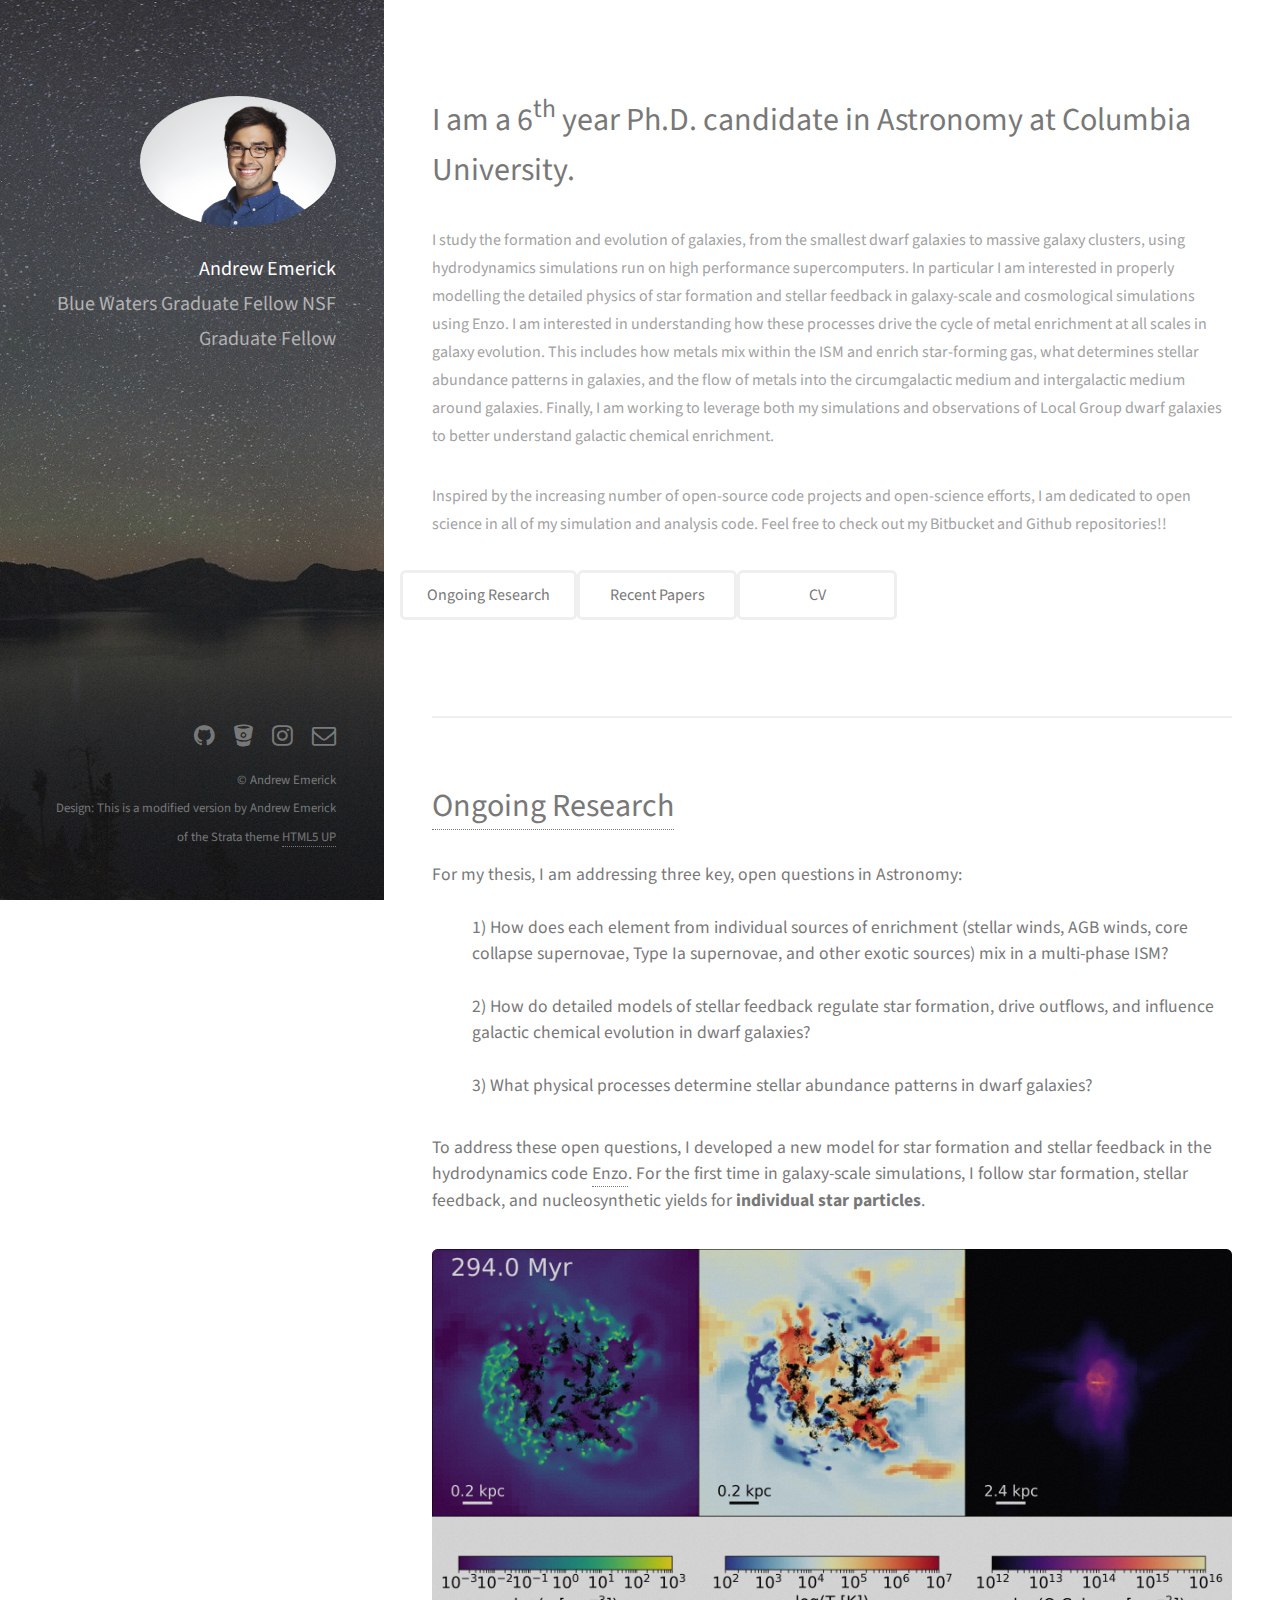
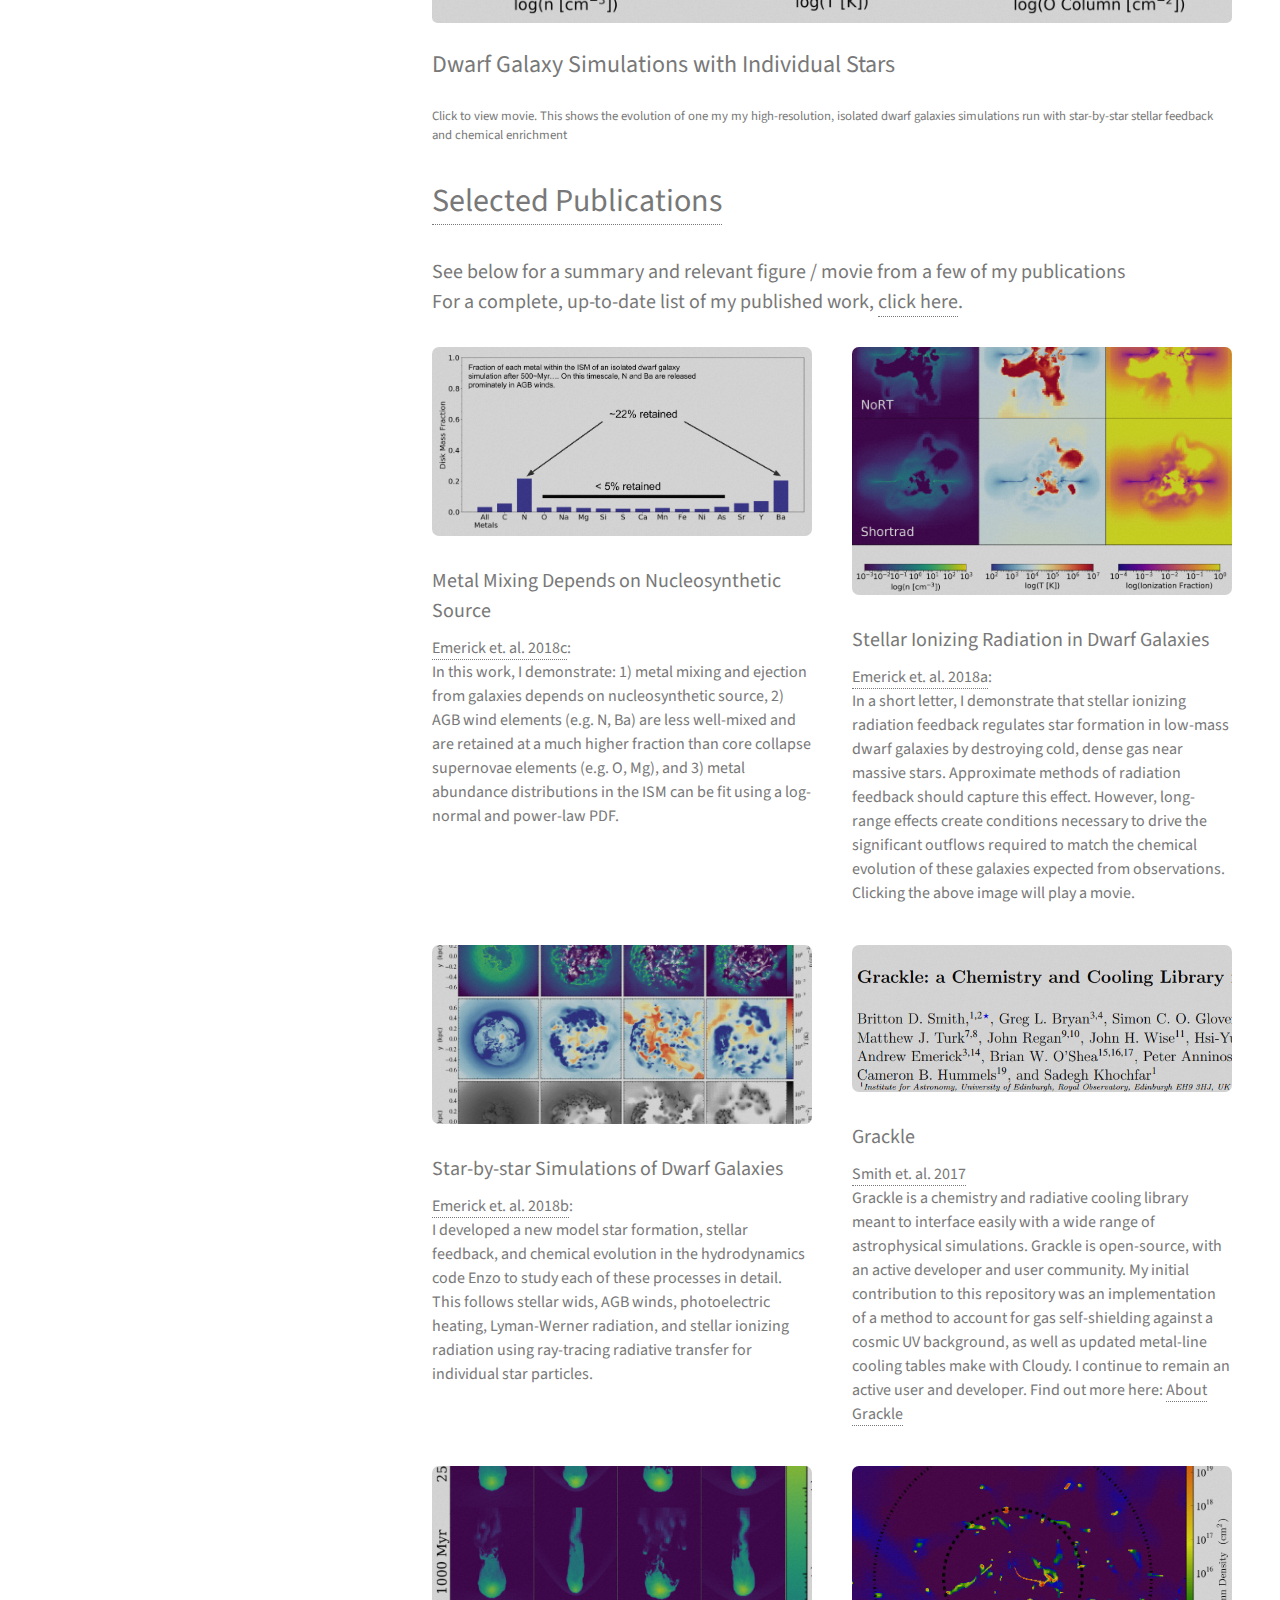
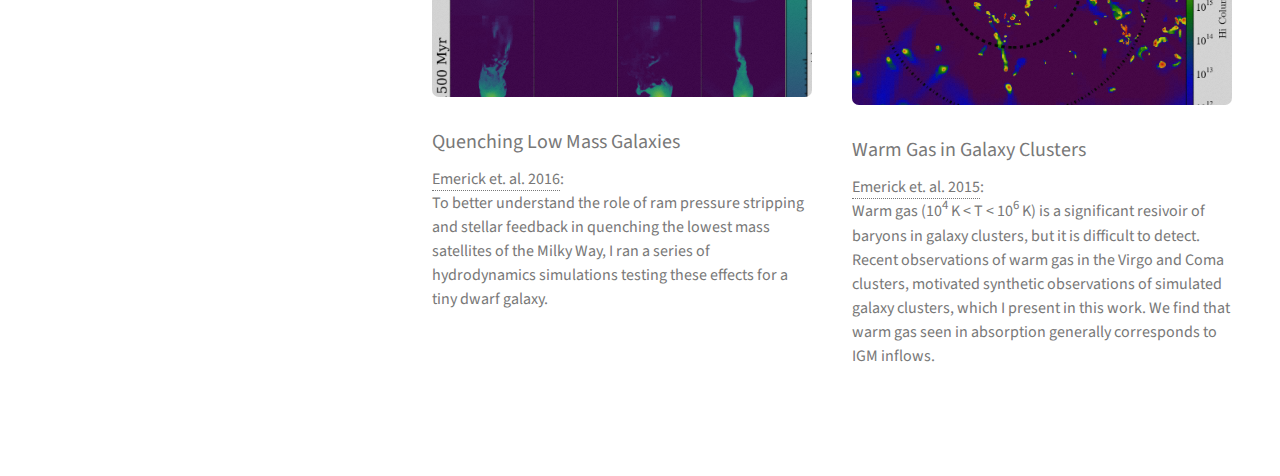
==== index.html @ c6fdf633 "typo in link" ====
<!DOCTYPE HTML>
<!--
	Strata by HTML5 UP
	html5up.net | @ajlkn
	Free for personal and commercial use under the CCA 3.0 license (html5up.net/license)
-->
<html>
	<head>
		<title>Emerick - Astronomy</title>
		<meta charset="utf-8" />
		<meta name="viewport" content="width=device-width, initial-scale=1" />
		<!--[if lte IE 8]><script src="assets/js/ie/html5shiv.js"></script><![endif]-->
		<link rel="stylesheet" href="assets/css/main.css" />
		<!--[if lte IE 8]><link rel="stylesheet" href="assets/css/ie8.css" /><![endif]-->
	</head>
	<body id="top">

		<!-- Header -->
			<header id="header">
				<div class="inner">
					<a href="#" class="image avatar"><img src="images/avatar.png" alt="" /></a>
					<h1><strong>Andrew Emerick</strong>
                                            <p>
					    Blue Waters Graduate Fellow </br>
							NSF Graduate Fellow          </p>

																					 </h1>
				</div>
			</header>

		<!-- Main -->
			<div id="main">

				<!-- One -->
					<section id="one">
						<header class="major">
							<h2>I am a 6<sup>th</sup> year Ph.D. candidate in Astronomy at Columbia University. </h2>
						</header>
						<p>I study the formation and evolution of galaxies, from the smallest dwarf galaxies
							 to massive galaxy clusters, using hydrodynamics simulations run on high performance
							 supercomputers. In particular I am interested in properly modelling the detailed
							 physics of star formation and stellar feedback in galaxy-scale and cosmological
							 simulations using Enzo. I am interested in understanding how these processes
							 drive the cycle of metal enrichment at all scales in galaxy evolution. This includes how metals
							 mix within the ISM and enrich star-forming gas, what determines stellar
							 abundance patterns in galaxies, and the flow of metals into the circumgalactic medium
							 and intergalactic medium around galaxies. Finally, I am working to
							 leverage both my simulations and observations of Local Group dwarf galaxies to
							 better understand galactic chemical enrichment.</p>

					 <p> Inspired by the increasing number of open-source code projects and
						   open-science efforts,
							 I am dedicated to open science in all of my simulation and analysis
						   code. Feel free to check out my Bitbucket and Github repositories!!</p>

            <div class="row">

						<ul class="actions">
							<li><a href="index.html#Ongoing_Research" class="button">Ongoing Research </a></li>
						</ul>


						<ul class="actions">
							<li><a href="index.html#Recent_Papers" class="button">Recent Papers </a></li>
						</ul>

						<ul class="actions">
							<li><a href="files/Emerick_Andrew_CV.pdf" class="button" target="_blank">CV</a></li>
						</ul>
					</div>


					</section>
		                <!-- Current Work-->
					<section id="current">
						<h1><a id="Ongoing_Research"><strong> Ongoing Research </a></h1>
               <h4>
                 For my thesis, I am addressing three key, open
								 questions in Astronomy: </br> </br>

                <p style="margin-left: 40px">
                    1) How does each element from individual sources of enrichment
										   (stellar winds, AGB winds, core collapse supernovae, Type Ia supernovae,
											  and other exotic sources) mix in a multi-phase ISM? </br> </br>
										2) How do detailed models of stellar feedback regulate star formation,
										   drive outflows, and influence galactic chemical evolution in dwarf galaxies? </br> </br>
										3) What physical processes determine stellar abundance patterns in
										   dwarf galaxies?
								</p>
                <p>
								To address these open questions, I developed a new model for star formation
								and stellar feedback in the hydrodynamics code <a href="http://enzo-project.org">Enzo</a>.
								For the first time in galaxy-scale simulations, I follow star formation,
								stellar feedback, and nucleosynthetic yields for <span class="bold">individual star particles</span>.
							  </p>

							</h4>



              <div class="row">
							<article class="12u$ 24u$(Medium) work-item">
								<a href="https://vimeo.com/288107063" class="video fit thumb" target="_blank"><img src="images/fulls/fiducial_sim_still.png" alt="" /></a>
								<h2>Dwarf Galaxy Simulations with Individual Stars </h2>
								<p>Click to view movie. This shows the evolution of one my my high-resolution,
								   isolated dwarf galaxies simulations run with star-by-star stellar feedback and
								   chemical enrichment</p>
							</article>

						</div>

                                        </section>
				<!-- Two -->
					<section id="two">
						<h1><a id="Recent_Papers">Selected Publications</a></h1>
              <h3>
								  See below for a summary and relevant figure / movie
									from a few of my publications </br>
                  <!-- Below is a selected list of my publications, with a brief description and
									relevant figure or movie. </br> -->
									For a complete, up-to-date list of my published work,
										<a href=
                                                                                    "https://ui.adsabs.harvard.edu/#/public-libraries/o-2bpI5aQ4KO8iz82GRqXg"
                                                                                    target="_blank" >click here</a>. </br> </br>
                                                                                    <!--   "http://adsabs.harvard.edu/cgi-bin/abs_connect?author=emerick,+a.&aut_syn=YES&return_req=no_params&exclude=2016ITNS...63.1854P,2016NIMPA.805...41B,2013CG.....55....3E,2014JGE....11c5007E,1991PNAS...88.5472M,1993Sci...262.1444F,1990PNAS...87.8130W,2018JGE....15.2585V"
                                                                                       target="_blank" >click here</a>. </br> </br> -->
												<!-- <a href="research/index.html">Research</a> </h3> -->

                <!--
									To see all of these research snippets, click below:

									<ul class="actions">
										<li><a href="research/index.html" class="button">Full List</a></li>
									</ul>
								-->
						<div class="row">

							<!-- -->
							<article class="6u 12u$(xsmall) work-item">
								<a href="images/fulls/metals.png" class="image fit thumb"><img src="images/thumbs/metals.png" alt="" /></a>
								<h3>Metal Mixing Depends on Nucleosynthetic Source</h3>
								<p> <!-- The impact of metal mixing within the interstellar medium of galaxies
									 on observed stellar abundance patters is not well understood. -->
									 <a href="http://adsabs.harvard.edu/abs/2018arXiv180901167E" target="_blank">Emerick et. al. 2018c</a>:</br>
									 In this work, I demonstrate:
									 1) metal mixing and ejection from galaxies depends on nucleosynthetic source,
									 2) AGB wind elements (e.g. N, Ba) are less well-mixed and are retained
									    at a much higher fraction than core collapse supernovae elements (e.g. O, Mg),
									 and 3) metal abundance distributions in the ISM can be fit using
									 a log-normal and power-law PDF.</p>

							</article>

							<article class="6u 12u$(xsmall) work-item">
								<a href="https://vimeo.com/288679304" target="_blank" class="video fit thumb"><img src="images/thumbs/radiation_image.png" alt="" /></a>
								<h3>Stellar Ionizing Radiation in Dwarf Galaxies </h3>
								<p>	<a href="http://adsabs.harvard.edu/abs/2018ApJ...865L..22E" target="_blank">Emerick et. al. 2018a</a>:</br>
									 In a short letter, I demonstrate that stellar
								   ionizing radiation feedback regulates star formation
									 in low-mass dwarf galaxies
									 by destroying cold, dense gas near massive stars. Approximate
									 methods of radiation feedback should capture this effect. However,
									 long-range effects create conditions necessary to drive the
									 significant outflows required to match the chemical evolution
									 of these galaxies expected from observations. Clicking the
									 above image will play a movie.
								 </p>

							</article>

							<article class="6u 12u$(xsmall) work-item">
								<a href="images/fulls/method.png" class="image fit thumb"><img src="images/thumbs/method.png" alt="" /></a>
								<h3>Star-by-star Simulations of Dwarf Galaxies</h3>
								<p> <a href="http://adsabs.harvard.edu/doi/10.1093/mnras/sty2689" target="_blank">Emerick et. al. 2018b</a>:</br>
									  I developed a new model star formation, stellar feedback,
									  and chemical evolution in the hydrodynamics code Enzo to study
									  each of these processes in detail. This follows stellar wids,
									  AGB winds, photoelectric heating, Lyman-Werner radiation, and
									  stellar ionizing radiation using ray-tracing radiative transfer
									  for <strong>individual star particles</strong>. </p>
							</article>

							<article class="6u$ 12u$(xsmall) work-item">
								<a href="images/fulls/grackle.png" class="image fit thumb"><img src="images/thumbs/grackle.png" alt="" /></a>
								<h3>Grackle</h3>
								<p> <a href="http://adsabs.harvard.edu/abs/2017MNRAS.466.2217S" target = "_blank">Smith et. al. 2017</a></br>
									 Grackle is a chemistry and radiative cooling library meant to interface easily with a wide range of astrophysical simulations.
								   Grackle is open-source, with an active developer and user community. My initial contribution to this
									 repository was an implementation of a method to account for gas self-shielding against a
									 cosmic UV background, as well as updated metal-line cooling tables make with Cloudy. I continue
									 to remain an active user and developer. Find out more here:
									 <a href="https://grackle.readthedocs.io/en/latest/">About Grackle</a> </p>
							</article>


							<article class="6u 12u$(xsmall) work-item">
								<a href="https://vimeo.com/148678013" target="_blank" class="video fit thumb"><img src="images/thumbs/dwarf_galaxy_stripping.png" alt="" /></a>
								<h3>Quenching Low Mass Galaxies</h3>
								<p> <a href="http://adsabs.harvard.edu/abs/2016ApJ...826..148E" target="_blank">Emerick et. al. 2016</a>:</br>
                    To better understand the role of ram pressure stripping and stellar
										feedback in quenching the lowest mass satellites of the Milky Way,
										I ran a series of hydrodynamics simulations testing these
										effects for a tiny dwarf galaxy. </p>
							</article>

							<article class="6u 12u$(xsmall) work-item">
								<a href="images/fulls/warm_cluster.png" target="_blank" class="image fit thumb"><img src="images/thumbs/warm_cluster.png" alt="" /></a>
								<h3>Warm Gas in Galaxy Clusters</h3>
								<p> <a href="http://adsabs.harvard.edu/abs/2015MNRAS.453.4051E" target="_blank">Emerick et. al. 2015</a>:</br>
                    Warm gas (10<sup>4</sup> K < T < 10<sup>6</sup> K) is a significant
										resivoir of baryons in galaxy clusters, but it is difficult to
										detect. Recent observations of warm gas in
										the Virgo and Coma clusters, motivated synthetic observations
										of simulated galaxy clusters, which I present in this work.
										We find that warm gas seen in absorption generally corresponds to IGM inflows.
							  </p>
							</article>

						</div>

					</section>
	<!--
					<section id="three">
						<h2>Get In Touch</h2>
            <p> emerick -- AT -- astro.columbia.edu </p>
						<div class="row">
							<div class="8u 12u$(small)">
						<form method="post" action="#">
									<div class="row uniform 50%">
										<div class="6u 12u$(xsmall)"><input type="text" name="name" id="name" placeholder="Name" /></div>
										<div class="6u$ 12u$(xsmall)"><input type="email" name="email" id="email" placeholder="Email" /></div>
										<div class="12u$"><textarea name="message" id="message" placeholder="Message" rows="4"></textarea></div>
									</div>
								</form>

								<ul class="actions">
									<li><input type="submit" value="Send Message" /></li>
								</ul>

							</div>
							<div class="4u$ 12u$(small)">
								<ul class="labeled-icons">
									<li>
										<h3 class="icon fa-home"><span class="label">Address</span></h3>
										1234 Somewhere Rd.<br />
										Nashville, TN 00000<br />
										United States
									</li>
									<li>
										<h3 class="icon fa-mobile"><span class="label">Phone</span></h3>
										000-000-0000
									</li>
									<li>
										<h3 class="icon fa-envelope-o"><span class="label">Email</span></h3>
										<a href="#">hello@untitled.tld</a>
									</li>
								</ul>
							</div>
						</div>
					</section>
          -->
				<!-- Four -->
				<!--
					<section id="four">
						<h2>Elements</h2>

						<section>
							<h4>Text</h4>
							<p>This is <b>bold</b> and this is <strong>strong</strong>. This is <i>italic</i> and this is <em>emphasized</em>.
							This is <sup>superscript</sup> text and this is <sub>subscript</sub> text.
							This is <u>underlined</u> and this is code: <code>for (;;) { ... }</code>. Finally, <a href="#">this is a link</a>.</p>
							<hr />
							<header>
								<h4>Heading with a Subtitle</h4>
								<p>Lorem ipsum dolor sit amet nullam id egestas urna aliquam</p>
							</header>
							<p>Nunc lacinia ante nunc ac lobortis. Interdum adipiscing gravida odio porttitor sem non mi integer non faucibus ornare mi ut ante amet placerat aliquet. Volutpat eu sed ante lacinia sapien lorem accumsan varius montes viverra nibh in adipiscing blandit tempus accumsan.</p>
							<header>
								<h5>Heading with a Subtitle</h5>
								<p>Lorem ipsum dolor sit amet nullam id egestas urna aliquam</p>
							</header>
							<p>Nunc lacinia ante nunc ac lobortis. Interdum adipiscing gravida odio porttitor sem non mi integer non faucibus ornare mi ut ante amet placerat aliquet. Volutpat eu sed ante lacinia sapien lorem accumsan varius montes viverra nibh in adipiscing blandit tempus accumsan.</p>
							<hr />
							<h2>Heading Level 2</h2>
							<h3>Heading Level 3</h3>
							<h4>Heading Level 4</h4>
							<h5>Heading Level 5</h5>
							<h6>Heading Level 6</h6>
							<hr />
							<h5>Blockquote</h5>
							<blockquote>Fringilla nisl. Donec accumsan interdum nisi, quis tincidunt felis sagittis eget tempus euismod. Vestibulum ante ipsum primis in faucibus vestibulum. Blandit adipiscing eu felis iaculis volutpat ac adipiscing accumsan faucibus. Vestibulum ante ipsum primis in faucibus lorem ipsum dolor sit amet nullam adipiscing eu felis.</blockquote>
							<h5>Preformatted</h5>
							<pre><code>i = 0;

while (!deck.isInOrder()) {
print 'Iteration ' + i;
deck.shuffle();
i++;
}

print 'It took ' + i + ' iterations to sort the deck.';</code></pre>
						</section>

						<section>
							<h4>Lists</h4>
							<div class="row">
								<div class="6u 12u$(xsmall)">
									<h5>Unordered</h5>
									<ul>
										<li>Dolor pulvinar etiam magna etiam.</li>
										<li>Sagittis adipiscing lorem eleifend.</li>
										<li>Felis enim feugiat dolore viverra.</li>
									</ul>
									<h5>Alternate</h5>
									<ul class="alt">
										<li>Dolor pulvinar etiam magna etiam.</li>
										<li>Sagittis adipiscing lorem eleifend.</li>
										<li>Felis enim feugiat dolore viverra.</li>
									</ul>
								</div>
								<div class="6u$ 12u$(xsmall)">
									<h5>Ordered</h5>
									<ol>
										<li>Dolor pulvinar etiam magna etiam.</li>
										<li>Etiam vel felis at lorem sed viverra.</li>
										<li>Felis enim feugiat dolore viverra.</li>
										<li>Dolor pulvinar etiam magna etiam.</li>
										<li>Etiam vel felis at lorem sed viverra.</li>
										<li>Felis enim feugiat dolore viverra.</li>
									</ol>
									<h5>Icons</h5>
									<ul class="icons">
										<li><a href="#" class="icon fa-twitter"><span class="label">Twitter</span></a></li>
										<li><a href="#" class="icon fa-facebook"><span class="label">Facebook</span></a></li>
										<li><a href="#" class="icon fa-instagram"><span class="label">Instagram</span></a></li>
										<li><a href="#" class="icon fa-github"><span class="label">Github</span></a></li>
										<li><a href="#" class="icon fa-dribbble"><span class="label">Dribbble</span></a></li>
										<li><a href="#" class="icon fa-tumblr"><span class="label">Tumblr</span></a></li>
									</ul>
								</div>
							</div>
							<h5>Actions</h5>
							<ul class="actions">
								<li><a href="#" class="button special">Default</a></li>
								<li><a href="#" class="button">Default</a></li>
							</ul>
							<ul class="actions small">
								<li><a href="#" class="button special small">Small</a></li>
								<li><a href="#" class="button small">Small</a></li>
							</ul>
							<div class="row">
								<div class="6u 12u$(small)">
									<ul class="actions vertical">
										<li><a href="#" class="button special">Default</a></li>
										<li><a href="#" class="button">Default</a></li>
									</ul>
								</div>
								<div class="6u$ 12u$(small)">
									<ul class="actions vertical small">
										<li><a href="#" class="button special small">Small</a></li>
										<li><a href="#" class="button small">Small</a></li>
									</ul>
								</div>
								<div class="6u 12u$(small)">
									<ul class="actions vertical">
										<li><a href="#" class="button special fit">Default</a></li>
										<li><a href="#" class="button fit">Default</a></li>
									</ul>
								</div>
								<div class="6u$ 12u$(small)">
									<ul class="actions vertical small">
										<li><a href="#" class="button special small fit">Small</a></li>
										<li><a href="#" class="button small fit">Small</a></li>
									</ul>
								</div>
							</div>
						</section>

						<section>
							<h4>Table</h4>
							<h5>Default</h5>
							<div class="table-wrapper">
								<table>
									<thead>
										<tr>
											<th>Name</th>
											<th>Description</th>
											<th>Price</th>
										</tr>
									</thead>
									<tbody>
										<tr>
											<td>Item One</td>
											<td>Ante turpis integer aliquet porttitor.</td>
											<td>29.99</td>
										</tr>
										<tr>
											<td>Item Two</td>
											<td>Vis ac commodo adipiscing arcu aliquet.</td>
											<td>19.99</td>
										</tr>
										<tr>
											<td>Item Three</td>
											<td> Morbi faucibus arcu accumsan lorem.</td>
											<td>29.99</td>
										</tr>
										<tr>
											<td>Item Four</td>
											<td>Vitae integer tempus condimentum.</td>
											<td>19.99</td>
										</tr>
										<tr>
											<td>Item Five</td>
											<td>Ante turpis integer aliquet porttitor.</td>
											<td>29.99</td>
										</tr>
									</tbody>
									<tfoot>
										<tr>
											<td colspan="2"></td>
											<td>100.00</td>
										</tr>
									</tfoot>
								</table>
							</div>

							<h5>Alternate</h5>
							<div class="table-wrapper">
								<table class="alt">
									<thead>
										<tr>
											<th>Name</th>
											<th>Description</th>
											<th>Price</th>
										</tr>
									</thead>
									<tbody>
										<tr>
											<td>Item One</td>
											<td>Ante turpis integer aliquet porttitor.</td>
											<td>29.99</td>
										</tr>
										<tr>
											<td>Item Two</td>
											<td>Vis ac commodo adipiscing arcu aliquet.</td>
											<td>19.99</td>
										</tr>
										<tr>
											<td>Item Three</td>
											<td> Morbi faucibus arcu accumsan lorem.</td>
											<td>29.99</td>
										</tr>
										<tr>
											<td>Item Four</td>
											<td>Vitae integer tempus condimentum.</td>
											<td>19.99</td>
										</tr>
										<tr>
											<td>Item Five</td>
											<td>Ante turpis integer aliquet porttitor.</td>
											<td>29.99</td>
										</tr>
									</tbody>
									<tfoot>
										<tr>
											<td colspan="2"></td>
											<td>100.00</td>
										</tr>
									</tfoot>
								</table>
							</div>
						</section>

						<section>
							<h4>Buttons</h4>
							<ul class="actions">
								<li><a href="#" class="button special">Special</a></li>
								<li><a href="#" class="button">Default</a></li>
							</ul>
							<ul class="actions">
								<li><a href="#" class="button big">Big</a></li>
								<li><a href="#" class="button">Default</a></li>
								<li><a href="#" class="button small">Small</a></li>
							</ul>
							<ul class="actions fit">
								<li><a href="#" class="button special fit">Fit</a></li>
								<li><a href="#" class="button fit">Fit</a></li>
							</ul>
							<ul class="actions fit small">
								<li><a href="#" class="button special fit small">Fit + Small</a></li>
								<li><a href="#" class="button fit small">Fit + Small</a></li>
							</ul>
							<ul class="actions">
								<li><a href="#" class="button special icon fa-download">Icon</a></li>
								<li><a href="#" class="button icon fa-download">Icon</a></li>
							</ul>
							<ul class="actions">
								<li><span class="button special disabled">Special</span></li>
								<li><span class="button disabled">Default</span></li>
							</ul>
						</section>

						<section>
							<h4>Form</h4>
							<form method="post" action="#">
								<div class="row uniform 50%">
									<div class="6u 12u$(xsmall)">
										<input type="text" name="demo-name" id="demo-name" value="" placeholder="Name" />
									</div>
									<div class="6u$ 12u$(xsmall)">
										<input type="email" name="demo-email" id="demo-email" value="" placeholder="Email" />
									</div>
									<div class="12u$">
										<div class="select-wrapper">
											<select name="demo-category" id="demo-category">
												<option value="">- Category -</option>
												<option value="1">Manufacturing</option>
												<option value="1">Shipping</option>
												<option value="1">Administration</option>
												<option value="1">Human Resources</option>
											</select>
										</div>
									</div>
									<div class="4u 12u$(small)">
										<input type="radio" id="demo-priority-low" name="demo-priority" checked>
										<label for="demo-priority-low">Low Priority</label>
									</div>
									<div class="4u 12u$(small)">
										<input type="radio" id="demo-priority-normal" name="demo-priority">
										<label for="demo-priority-normal">Normal Priority</label>
									</div>
									<div class="4u$ 12u(small)">
										<input type="radio" id="demo-priority-high" name="demo-priority">
										<label for="demo-priority-high">High Priority</label>
									</div>
									<div class="6u 12u$(small)">
										<input type="checkbox" id="demo-copy" name="demo-copy">
										<label for="demo-copy">Email me a copy of this message</label>
									</div>
									<div class="6u$ 12u$(small)">
										<input type="checkbox" id="demo-human" name="demo-human" checked>
										<label for="demo-human">I am a human and not a robot</label>
									</div>
									<div class="12u$">
										<textarea name="demo-message" id="demo-message" placeholder="Enter your message" rows="6"></textarea>
									</div>
									<div class="12u$">
										<ul class="actions">
											<li><input type="submit" value="Send Message" class="special" /></li>
											<li><input type="reset" value="Reset" /></li>
										</ul>
									</div>
								</div>
							</form>
						</section>

						<section>
							<h4>Image</h4>
							<h5>Fit</h5>
							<div class="box alt">
								<div class="row 50% uniform">
									<div class="12u$"><span class="image fit"><img src="images/fulls/05.jpg" alt="" /></span></div>
									<div class="4u"><span class="image fit"><img src="images/thumbs/01.jpg" alt="" /></span></div>
									<div class="4u"><span class="image fit"><img src="images/thumbs/02.jpg" alt="" /></span></div>
									<div class="4u$"><span class="image fit"><img src="images/thumbs/03.jpg" alt="" /></span></div>
									<div class="4u"><span class="image fit"><img src="images/thumbs/04.jpg" alt="" /></span></div>
									<div class="4u"><span class="image fit"><img src="images/thumbs/05.jpg" alt="" /></span></div>
									<div class="4u$"><span class="image fit"><img src="images/thumbs/06.jpg" alt="" /></span></div>
									<div class="4u"><span class="image fit"><img src="images/thumbs/03.jpg" alt="" /></span></div>
									<div class="4u"><span class="image fit"><img src="images/thumbs/02.jpg" alt="" /></span></div>
									<div class="4u$"><span class="image fit"><img src="images/thumbs/01.jpg" alt="" /></span></div>
								</div>
							</div>
							<h5>Left &amp; Right</h5>
							<p><span class="image left"><img src="images/avatar.jpg" alt="" /></span>Fringilla nisl. Donec accumsan interdum nisi, quis tincidunt felis sagittis eget. tempus euismod. Vestibulum ante ipsum primis in faucibus vestibulum. Blandit adipiscing eu felis iaculis volutpat ac adipiscing accumsan eu faucibus. Integer ac pellentesque praesent tincidunt felis sagittis eget. tempus euismod. Vestibulum ante ipsum primis in faucibus vestibulum. Blandit adipiscing eu felis iaculis volutpat ac adipiscing accumsan eu faucibus. Integer ac pellentesque praesent. Donec accumsan interdum nisi, quis tincidunt felis sagittis eget. tempus euismod. Vestibulum ante ipsum primis in faucibus vestibulum. Blandit adipiscing eu felis iaculis volutpat ac adipiscing accumsan eu faucibus. Integer ac pellentesque praesent tincidunt felis sagittis eget. tempus euismod. Vestibulum ante ipsum primis in faucibus vestibulum. Blandit adipiscing eu felis iaculis volutpat ac adipiscing accumsan eu faucibus. Integer ac pellentesque praesent.</p>
							<p><span class="image right"><img src="images/avatar.jpg" alt="" /></span>Fringilla nisl. Donec accumsan interdum nisi, quis tincidunt felis sagittis eget. tempus euismod. Vestibulum ante ipsum primis in faucibus vestibulum. Blandit adipiscing eu felis iaculis volutpat ac adipiscing accumsan eu faucibus. Integer ac pellentesque praesent tincidunt felis sagittis eget. tempus euismod. Vestibulum ante ipsum primis in faucibus vestibulum. Blandit adipiscing eu felis iaculis volutpat ac adipiscing accumsan eu faucibus. Integer ac pellentesque praesent. Donec accumsan interdum nisi, quis tincidunt felis sagittis eget. tempus euismod. Vestibulum ante ipsum primis in faucibus vestibulum. Blandit adipiscing eu felis iaculis volutpat ac adipiscing accumsan eu faucibus. Integer ac pellentesque praesent tincidunt felis sagittis eget. tempus euismod. Vestibulum ante ipsum primis in faucibus vestibulum. Blandit adipiscing eu felis iaculis volutpat ac adipiscing accumsan eu faucibus. Integer ac pellentesque praesent.</p>
						</section>

					</section>
				-->

			</div>

		<!-- Footer -->
			<footer id="footer">
				<div class="inner">
					<ul class="icons">
						<li><a href="https://www.github.com/aemerick" class="icon fa-github"><span class="label">Github</span></a></li>
						<li><a href="https://www.bitbucket.org/aemerick" class="icon fa-bitbucket"><span class="label">Bitbucket</span></a></li>
						<li><a href="https://www.instagram.com/aemerick11" class="icon fa-instagram"><span class="label">Instagram</span></a></li>
						<li><a href="mailto:emerick@astro.columbia.edu" class="icon fa-envelope-o"><span class="label">Email</span></a></li>
					</ul>
					<ul class="copyright">
						<li>&copy; Andrew Emerick</li><li>Design: This is a modified version by Andrew Emerick of the Strata theme <a href="http://html5up.net">HTML5 UP</a></li>
					</ul>
				</div>
			</footer>

		<!-- Scripts -->
			<script src="assets/js/jquery.min.js"></script>
			<script src="assets/js/jquery.poptrox.min.js"></script>
			<script src="assets/js/skel.min.js"></script>
			<script src="assets/js/util.js"></script>
			<!--[if lte IE 8]><script src="assets/js/ie/respond.min.js"></script><![endif]-->
			<script src="assets/js/main.js"></script>

	</body>
</html>
---- assets/css/main.css ----
@import url("font-awesome.min.css");
@import url("https://fonts.googleapis.com/css?family=Source+Sans+Pro:400,400italic");

/*
	Strata by HTML5 UP
	html5up.net | @ajlkn
	Free for personal and commercial use under the CCA 3.0 license (html5up.net/license)
*/

/* Reset */

	html, body, div, span, applet, object, iframe, h1, h2, h3, h4, h5, h6, p, blockquote, pre, a, abbr, acronym, address, big, cite, code, del, dfn, em, img, ins, kbd, q, s, samp, small, strike, strong, sub, sup, tt, var, b, u, i, center, dl, dt, dd, ol, ul, li, fieldset, form, label, legend, table, caption, tbody, tfoot, thead, tr, th, td, article, aside, canvas, details, embed, figure, figcaption, footer, header, hgroup, menu, nav, output, ruby, section, summary, time, mark, audio, video {
		margin: 0;
		padding: 0;
		border: 0;
		font-size: 100%;
		font: inherit;
		vertical-align: baseline;
	}

	article, aside, details, figcaption, figure, footer, header, hgroup, menu, nav, section {
		display: block;
	}

	body {
		line-height: 1;
	}

	ol, ul {
		list-style: none;
	}

	blockquote, q {
		quotes: none;
	}

	blockquote:before, blockquote:after, q:before, q:after {
		content: '';
		content: none;
	}

	table {
		border-collapse: collapse;
		border-spacing: 0;
	}

	body {
		-webkit-text-size-adjust: none;
	}

/* Box Model */

	*, *:before, *:after {
		-moz-box-sizing: border-box;
		-webkit-box-sizing: border-box;
		box-sizing: border-box;
	}

/* Containers */

	.container {
		margin-left: auto;
		margin-right: auto;
	}

	.container.\31 25\25 {
		width: 100%;
		max-width: 1200px;
		min-width: 960px;
	}

	.container.\37 5\25 {
		width: 720px;
	}

	.container.\35 0\25 {
		width: 480px;
	}

	.container.\32 5\25 {
		width: 240px;
	}

	.container {
		width: 960px;
	}

	@media screen and (max-width: 1800px) {

		.container.\31 25\25 {
			width: 100%;
			max-width: 1200px;
			min-width: 960px;
		}

		.container.\37 5\25 {
			width: 720px;
		}

		.container.\35 0\25 {
			width: 480px;
		}

		.container.\32 5\25 {
			width: 240px;
		}

		.container {
			width: 960px;
		}

	}

	@media screen and (max-width: 1280px) {

		.container.\31 25\25 {
			width: 100%;
			max-width: 1200px;
			min-width: 960px;
		}

		.container.\37 5\25 {
			width: 720px;
		}

		.container.\35 0\25 {
			width: 480px;
		}

		.container.\32 5\25 {
			width: 240px;
		}

		.container {
			width: 960px;
		}

	}

	@media screen and (max-width: 980px) {

		.container.\31 25\25 {
			width: 100%;
			max-width: 1200px;
			min-width: 960px;
		}

		.container.\37 5\25 {
			width: 720px;
		}

		.container.\35 0\25 {
			width: 480px;
		}

		.container.\32 5\25 {
			width: 240px;
		}

		.container {
			width: 960px;
		}

	}

	@media screen and (max-width: 736px) {

		.container.\31 25\25 {
			width: 100%;
			max-width: 1200px;
			min-width: 960px;
		}

		.container.\37 5\25 {
			width: 720px;
		}

		.container.\35 0\25 {
			width: 480px;
		}

		.container.\32 5\25 {
			width: 240px;
		}

		.container {
			width: 960px;
		}

	}

	@media screen and (max-width: 480px) {

		.container.\31 25\25 {
			width: 100%;
			max-width: 1200px;
			min-width: 960px;
		}

		.container.\37 5\25 {
			width: 720px;
		}

		.container.\35 0\25 {
			width: 480px;
		}

		.container.\32 5\25 {
			width: 240px;
		}

		.container {
			width: 960px;
		}

	}

/* Grid */

	.row {
		border-bottom: solid 1px transparent;
		-moz-box-sizing: border-box;
		-webkit-box-sizing: border-box;
		box-sizing: border-box;
	}

	.row > * {
		float: left;
		-moz-box-sizing: border-box;
		-webkit-box-sizing: border-box;
		box-sizing: border-box;
	}

	.row:after, .row:before {
		content: '';
		display: block;
		clear: both;
		height: 0;
	}

	.row.uniform > * > :first-child {
		margin-top: 0;
	}

	.row.uniform > * > :last-child {
		margin-bottom: 0;
	}

	.row.\30 \25 > * {
		padding: 0 0 0 0em;
	}

	.row.\30 \25 {
		margin: 0 0 -1px 0em;
	}

	.row.uniform.\30 \25 > * {
		padding: 0em 0 0 0em;
	}

	.row.uniform.\30 \25 {
		margin: 0em 0 -1px 0em;
	}

	.row > * {
		padding: 0 0 0 2.5em;
	}

	.row {
		margin: 0 0 -1px -2.5em;
	}

	.row.uniform > * {
		padding: 2.5em 0 0 2.5em;
	}

	.row.uniform {
		margin: -2.5em 0 -1px -2.5em;
	}

	.row.\32 00\25 > * {
		padding: 0 0 0 5em;
	}

	.row.\32 00\25 {
		margin: 0 0 -1px -5em;
	}

	.row.uniform.\32 00\25 > * {
		padding: 5em 0 0 5em;
	}

	.row.uniform.\32 00\25 {
		margin: -5em 0 -1px -5em;
	}

	.row.\31 50\25 > * {
		padding: 0 0 0 3.75em;
	}

	.row.\31 50\25 {
		margin: 0 0 -1px -3.75em;
	}

	.row.uniform.\31 50\25 > * {
		padding: 3.75em 0 0 3.75em;
	}

	.row.uniform.\31 50\25 {
		margin: -3.75em 0 -1px -3.75em;
	}

	.row.\35 0\25 > * {
		padding: 0 0 0 1.25em;
	}

	.row.\35 0\25 {
		margin: 0 0 -1px -1.25em;
	}

	.row.uniform.\35 0\25 > * {
		padding: 1.25em 0 0 1.25em;
	}

	.row.uniform.\35 0\25 {
		margin: -1.25em 0 -1px -1.25em;
	}

	.row.\32 5\25 > * {
		padding: 0 0 0 0.625em;
	}

	.row.\32 5\25 {
		margin: 0 0 -1px -0.625em;
	}

	.row.uniform.\32 5\25 > * {
		padding: 0.625em 0 0 0.625em;
	}

	.row.uniform.\32 5\25 {
		margin: -0.625em 0 -1px -0.625em;
	}

	.\31 2u, .\31 2u\24 {
		width: 100%;
		clear: none;
		margin-left: 0;
	}

	.\31 1u, .\31 1u\24 {
		width: 91.6666666667%;
		clear: none;
		margin-left: 0;
	}

	.\31 0u, .\31 0u\24 {
		width: 83.3333333333%;
		clear: none;
		margin-left: 0;
	}

	.\39 u, .\39 u\24 {
		width: 75%;
		clear: none;
		margin-left: 0;
	}

	.\38 u, .\38 u\24 {
		width: 66.6666666667%;
		clear: none;
		margin-left: 0;
	}

	.\37 u, .\37 u\24 {
		width: 58.3333333333%;
		clear: none;
		margin-left: 0;
	}

	.\36 u, .\36 u\24 {
		width: 50%;
		clear: none;
		margin-left: 0;
	}

	.\35 u, .\35 u\24 {
		width: 41.6666666667%;
		clear: none;
		margin-left: 0;
	}

	.\34 u, .\34 u\24 {
		width: 33.3333333333%;
		clear: none;
		margin-left: 0;
	}

	.\33 u, .\33 u\24 {
		width: 25%;
		clear: none;
		margin-left: 0;
	}

	.\32 u, .\32 u\24 {
		width: 16.6666666667%;
		clear: none;
		margin-left: 0;
	}

	.\31 u, .\31 u\24 {
		width: 8.3333333333%;
		clear: none;
		margin-left: 0;
	}

	.\31 2u\24 + *,
	.\31 1u\24 + *,
	.\31 0u\24 + *,
	.\39 u\24 + *,
	.\38 u\24 + *,
	.\37 u\24 + *,
	.\36 u\24 + *,
	.\35 u\24 + *,
	.\34 u\24 + *,
	.\33 u\24 + *,
	.\32 u\24 + *,
	.\31 u\24 + * {
		clear: left;
	}

	.\-11u {
		margin-left: 91.66667%;
	}

	.\-10u {
		margin-left: 83.33333%;
	}

	.\-9u {
		margin-left: 75%;
	}

	.\-8u {
		margin-left: 66.66667%;
	}

	.\-7u {
		margin-left: 58.33333%;
	}

	.\-6u {
		margin-left: 50%;
	}

	.\-5u {
		margin-left: 41.66667%;
	}

	.\-4u {
		margin-left: 33.33333%;
	}

	.\-3u {
		margin-left: 25%;
	}

	.\-2u {
		margin-left: 16.66667%;
	}

	.\-1u {
		margin-left: 8.33333%;
	}

	@media screen and (max-width: 1800px) {

		.row > * {
			padding: 0 0 0 2.5em;
		}

		.row {
			margin: 0 0 -1px -2.5em;
		}

		.row.uniform > * {
			padding: 2.5em 0 0 2.5em;
		}

		.row.uniform {
			margin: -2.5em 0 -1px -2.5em;
		}

		.row.\32 00\25 > * {
			padding: 0 0 0 5em;
		}

		.row.\32 00\25 {
			margin: 0 0 -1px -5em;
		}

		.row.uniform.\32 00\25 > * {
			padding: 5em 0 0 5em;
		}

		.row.uniform.\32 00\25 {
			margin: -5em 0 -1px -5em;
		}

		.row.\31 50\25 > * {
			padding: 0 0 0 3.75em;
		}

		.row.\31 50\25 {
			margin: 0 0 -1px -3.75em;
		}

		.row.uniform.\31 50\25 > * {
			padding: 3.75em 0 0 3.75em;
		}

		.row.uniform.\31 50\25 {
			margin: -3.75em 0 -1px -3.75em;
		}

		.row.\35 0\25 > * {
			padding: 0 0 0 1.25em;
		}

		.row.\35 0\25 {
			margin: 0 0 -1px -1.25em;
		}

		.row.uniform.\35 0\25 > * {
			padding: 1.25em 0 0 1.25em;
		}

		.row.uniform.\35 0\25 {
			margin: -1.25em 0 -1px -1.25em;
		}

		.row.\32 5\25 > * {
			padding: 0 0 0 0.625em;
		}

		.row.\32 5\25 {
			margin: 0 0 -1px -0.625em;
		}

		.row.uniform.\32 5\25 > * {
			padding: 0.625em 0 0 0.625em;
		}

		.row.uniform.\32 5\25 {
			margin: -0.625em 0 -1px -0.625em;
		}

		.\31 2u\28xlarge\29, .\31 2u\24\28xlarge\29 {
			width: 100%;
			clear: none;
			margin-left: 0;
		}

		.\31 1u\28xlarge\29, .\31 1u\24\28xlarge\29 {
			width: 91.6666666667%;
			clear: none;
			margin-left: 0;
		}

		.\31 0u\28xlarge\29, .\31 0u\24\28xlarge\29 {
			width: 83.3333333333%;
			clear: none;
			margin-left: 0;
		}

		.\39 u\28xlarge\29, .\39 u\24\28xlarge\29 {
			width: 75%;
			clear: none;
			margin-left: 0;
		}

		.\38 u\28xlarge\29, .\38 u\24\28xlarge\29 {
			width: 66.6666666667%;
			clear: none;
			margin-left: 0;
		}

		.\37 u\28xlarge\29, .\37 u\24\28xlarge\29 {
			width: 58.3333333333%;
			clear: none;
			margin-left: 0;
		}

		.\36 u\28xlarge\29, .\36 u\24\28xlarge\29 {
			width: 50%;
			clear: none;
			margin-left: 0;
		}

		.\35 u\28xlarge\29, .\35 u\24\28xlarge\29 {
			width: 41.6666666667%;
			clear: none;
			margin-left: 0;
		}

		.\34 u\28xlarge\29, .\34 u\24\28xlarge\29 {
			width: 33.3333333333%;
			clear: none;
			margin-left: 0;
		}

		.\33 u\28xlarge\29, .\33 u\24\28xlarge\29 {
			width: 25%;
			clear: none;
			margin-left: 0;
		}

		.\32 u\28xlarge\29, .\32 u\24\28xlarge\29 {
			width: 16.6666666667%;
			clear: none;
			margin-left: 0;
		}

		.\31 u\28xlarge\29, .\31 u\24\28xlarge\29 {
			width: 8.3333333333%;
			clear: none;
			margin-left: 0;
		}

		.\31 2u\24\28xlarge\29 + *,
		.\31 1u\24\28xlarge\29 + *,
		.\31 0u\24\28xlarge\29 + *,
		.\39 u\24\28xlarge\29 + *,
		.\38 u\24\28xlarge\29 + *,
		.\37 u\24\28xlarge\29 + *,
		.\36 u\24\28xlarge\29 + *,
		.\35 u\24\28xlarge\29 + *,
		.\34 u\24\28xlarge\29 + *,
		.\33 u\24\28xlarge\29 + *,
		.\32 u\24\28xlarge\29 + *,
		.\31 u\24\28xlarge\29 + * {
			clear: left;
		}

		.\-11u\28xlarge\29 {
			margin-left: 91.66667%;
		}

		.\-10u\28xlarge\29 {
			margin-left: 83.33333%;
		}

		.\-9u\28xlarge\29 {
			margin-left: 75%;
		}

		.\-8u\28xlarge\29 {
			margin-left: 66.66667%;
		}

		.\-7u\28xlarge\29 {
			margin-left: 58.33333%;
		}

		.\-6u\28xlarge\29 {
			margin-left: 50%;
		}

		.\-5u\28xlarge\29 {
			margin-left: 41.66667%;
		}

		.\-4u\28xlarge\29 {
			margin-left: 33.33333%;
		}

		.\-3u\28xlarge\29 {
			margin-left: 25%;
		}

		.\-2u\28xlarge\29 {
			margin-left: 16.66667%;
		}

		.\-1u\28xlarge\29 {
			margin-left: 8.33333%;
		}

	}

	@media screen and (max-width: 1280px) {

		.row > * {
			padding: 0 0 0 2em;
		}

		.row {
			margin: 0 0 -1px -2em;
		}

		.row.uniform > * {
			padding: 2em 0 0 2em;
		}

		.row.uniform {
			margin: -2em 0 -1px -2em;
		}

		.row.\32 00\25 > * {
			padding: 0 0 0 4em;
		}

		.row.\32 00\25 {
			margin: 0 0 -1px -4em;
		}

		.row.uniform.\32 00\25 > * {
			padding: 4em 0 0 4em;
		}

		.row.uniform.\32 00\25 {
			margin: -4em 0 -1px -4em;
		}

		.row.\31 50\25 > * {
			padding: 0 0 0 3em;
		}

		.row.\31 50\25 {
			margin: 0 0 -1px -3em;
		}

		.row.uniform.\31 50\25 > * {
			padding: 3em 0 0 3em;
		}

		.row.uniform.\31 50\25 {
			margin: -3em 0 -1px -3em;
		}

		.row.\35 0\25 > * {
			padding: 0 0 0 1em;
		}

		.row.\35 0\25 {
			margin: 0 0 -1px -1em;
		}

		.row.uniform.\35 0\25 > * {
			padding: 1em 0 0 1em;
		}

		.row.uniform.\35 0\25 {
			margin: -1em 0 -1px -1em;
		}

		.row.\32 5\25 > * {
			padding: 0 0 0 0.5em;
		}

		.row.\32 5\25 {
			margin: 0 0 -1px -0.5em;
		}

		.row.uniform.\32 5\25 > * {
			padding: 0.5em 0 0 0.5em;
		}

		.row.uniform.\32 5\25 {
			margin: -0.5em 0 -1px -0.5em;
		}

		.\31 2u\28large\29, .\31 2u\24\28large\29 {
			width: 100%;
			clear: none;
			margin-left: 0;
		}

		.\31 1u\28large\29, .\31 1u\24\28large\29 {
			width: 91.6666666667%;
			clear: none;
			margin-left: 0;
		}

		.\31 0u\28large\29, .\31 0u\24\28large\29 {
			width: 83.3333333333%;
			clear: none;
			margin-left: 0;
		}

		.\39 u\28large\29, .\39 u\24\28large\29 {
			width: 75%;
			clear: none;
			margin-left: 0;
		}

		.\38 u\28large\29, .\38 u\24\28large\29 {
			width: 66.6666666667%;
			clear: none;
			margin-left: 0;
		}

		.\37 u\28large\29, .\37 u\24\28large\29 {
			width: 58.3333333333%;
			clear: none;
			margin-left: 0;
		}

		.\36 u\28large\29, .\36 u\24\28large\29 {
			width: 50%;
			clear: none;
			margin-left: 0;
		}

		.\35 u\28large\29, .\35 u\24\28large\29 {
			width: 41.6666666667%;
			clear: none;
			margin-left: 0;
		}

		.\34 u\28large\29, .\34 u\24\28large\29 {
			width: 33.3333333333%;
			clear: none;
			margin-left: 0;
		}

		.\33 u\28large\29, .\33 u\24\28large\29 {
			width: 25%;
			clear: none;
			margin-left: 0;
		}

		.\32 u\28large\29, .\32 u\24\28large\29 {
			width: 16.6666666667%;
			clear: none;
			margin-left: 0;
		}

		.\31 u\28large\29, .\31 u\24\28large\29 {
			width: 8.3333333333%;
			clear: none;
			margin-left: 0;
		}

		.\31 2u\24\28large\29 + *,
		.\31 1u\24\28large\29 + *,
		.\31 0u\24\28large\29 + *,
		.\39 u\24\28large\29 + *,
		.\38 u\24\28large\29 + *,
		.\37 u\24\28large\29 + *,
		.\36 u\24\28large\29 + *,
		.\35 u\24\28large\29 + *,
		.\34 u\24\28large\29 + *,
		.\33 u\24\28large\29 + *,
		.\32 u\24\28large\29 + *,
		.\31 u\24\28large\29 + * {
			clear: left;
		}

		.\-11u\28large\29 {
			margin-left: 91.66667%;
		}

		.\-10u\28large\29 {
			margin-left: 83.33333%;
		}

		.\-9u\28large\29 {
			margin-left: 75%;
		}

		.\-8u\28large\29 {
			margin-left: 66.66667%;
		}

		.\-7u\28large\29 {
			margin-left: 58.33333%;
		}

		.\-6u\28large\29 {
			margin-left: 50%;
		}

		.\-5u\28large\29 {
			margin-left: 41.66667%;
		}

		.\-4u\28large\29 {
			margin-left: 33.33333%;
		}

		.\-3u\28large\29 {
			margin-left: 25%;
		}

		.\-2u\28large\29 {
			margin-left: 16.66667%;
		}

		.\-1u\28large\29 {
			margin-left: 8.33333%;
		}

	}

	@media screen and (max-width: 980px) {

		.row > * {
			padding: 0 0 0 2em;
		}

		.row {
			margin: 0 0 -1px -2em;
		}

		.row.uniform > * {
			padding: 2em 0 0 2em;
		}

		.row.uniform {
			margin: -2em 0 -1px -2em;
		}

		.row.\32 00\25 > * {
			padding: 0 0 0 4em;
		}

		.row.\32 00\25 {
			margin: 0 0 -1px -4em;
		}

		.row.uniform.\32 00\25 > * {
			padding: 4em 0 0 4em;
		}

		.row.uniform.\32 00\25 {
			margin: -4em 0 -1px -4em;
		}

		.row.\31 50\25 > * {
			padding: 0 0 0 3em;
		}

		.row.\31 50\25 {
			margin: 0 0 -1px -3em;
		}

		.row.uniform.\31 50\25 > * {
			padding: 3em 0 0 3em;
		}

		.row.uniform.\31 50\25 {
			margin: -3em 0 -1px -3em;
		}

		.row.\35 0\25 > * {
			padding: 0 0 0 1em;
		}

		.row.\35 0\25 {
			margin: 0 0 -1px -1em;
		}

		.row.uniform.\35 0\25 > * {
			padding: 1em 0 0 1em;
		}

		.row.uniform.\35 0\25 {
			margin: -1em 0 -1px -1em;
		}

		.row.\32 5\25 > * {
			padding: 0 0 0 0.5em;
		}

		.row.\32 5\25 {
			margin: 0 0 -1px -0.5em;
		}

		.row.uniform.\32 5\25 > * {
			padding: 0.5em 0 0 0.5em;
		}

		.row.uniform.\32 5\25 {
			margin: -0.5em 0 -1px -0.5em;
		}

		.\31 2u\28medium\29, .\31 2u\24\28medium\29 {
			width: 100%;
			clear: none;
			margin-left: 0;
		}

		.\31 1u\28medium\29, .\31 1u\24\28medium\29 {
			width: 91.6666666667%;
			clear: none;
			margin-left: 0;
		}

		.\31 0u\28medium\29, .\31 0u\24\28medium\29 {
			width: 83.3333333333%;
			clear: none;
			margin-left: 0;
		}

		.\39 u\28medium\29, .\39 u\24\28medium\29 {
			width: 75%;
			clear: none;
			margin-left: 0;
		}

		.\38 u\28medium\29, .\38 u\24\28medium\29 {
			width: 66.6666666667%;
			clear: none;
			margin-left: 0;
		}

		.\37 u\28medium\29, .\37 u\24\28medium\29 {
			width: 58.3333333333%;
			clear: none;
			margin-left: 0;
		}

		.\36 u\28medium\29, .\36 u\24\28medium\29 {
			width: 50%;
			clear: none;
			margin-left: 0;
		}

		.\35 u\28medium\29, .\35 u\24\28medium\29 {
			width: 41.6666666667%;
			clear: none;
			margin-left: 0;
		}

		.\34 u\28medium\29, .\34 u\24\28medium\29 {
			width: 33.3333333333%;
			clear: none;
			margin-left: 0;
		}

		.\33 u\28medium\29, .\33 u\24\28medium\29 {
			width: 25%;
			clear: none;
			margin-left: 0;
		}

		.\32 u\28medium\29, .\32 u\24\28medium\29 {
			width: 16.6666666667%;
			clear: none;
			margin-left: 0;
		}

		.\31 u\28medium\29, .\31 u\24\28medium\29 {
			width: 8.3333333333%;
			clear: none;
			margin-left: 0;
		}

		.\31 2u\24\28medium\29 + *,
		.\31 1u\24\28medium\29 + *,
		.\31 0u\24\28medium\29 + *,
		.\39 u\24\28medium\29 + *,
		.\38 u\24\28medium\29 + *,
		.\37 u\24\28medium\29 + *,
		.\36 u\24\28medium\29 + *,
		.\35 u\24\28medium\29 + *,
		.\34 u\24\28medium\29 + *,
		.\33 u\24\28medium\29 + *,
		.\32 u\24\28medium\29 + *,
		.\31 u\24\28medium\29 + * {
			clear: left;
		}

		.\-11u\28medium\29 {
			margin-left: 91.66667%;
		}

		.\-10u\28medium\29 {
			margin-left: 83.33333%;
		}

		.\-9u\28medium\29 {
			margin-left: 75%;
		}

		.\-8u\28medium\29 {
			margin-left: 66.66667%;
		}

		.\-7u\28medium\29 {
			margin-left: 58.33333%;
		}

		.\-6u\28medium\29 {
			margin-left: 50%;
		}

		.\-5u\28medium\29 {
			margin-left: 41.66667%;
		}

		.\-4u\28medium\29 {
			margin-left: 33.33333%;
		}

		.\-3u\28medium\29 {
			margin-left: 25%;
		}

		.\-2u\28medium\29 {
			margin-left: 16.66667%;
		}

		.\-1u\28medium\29 {
			margin-left: 8.33333%;
		}

	}

	@media screen and (max-width: 736px) {

		.row > * {
			padding: 0 0 0 1.5em;
		}

		.row {
			margin: 0 0 -1px -1.5em;
		}

		.row.uniform > * {
			padding: 1.5em 0 0 1.5em;
		}

		.row.uniform {
			margin: -1.5em 0 -1px -1.5em;
		}

		.row.\32 00\25 > * {
			padding: 0 0 0 3em;
		}

		.row.\32 00\25 {
			margin: 0 0 -1px -3em;
		}

		.row.uniform.\32 00\25 > * {
			padding: 3em 0 0 3em;
		}

		.row.uniform.\32 00\25 {
			margin: -3em 0 -1px -3em;
		}

		.row.\31 50\25 > * {
			padding: 0 0 0 2.25em;
		}

		.row.\31 50\25 {
			margin: 0 0 -1px -2.25em;
		}

		.row.uniform.\31 50\25 > * {
			padding: 2.25em 0 0 2.25em;
		}

		.row.uniform.\31 50\25 {
			margin: -2.25em 0 -1px -2.25em;
		}

		.row.\35 0\25 > * {
			padding: 0 0 0 0.75em;
		}

		.row.\35 0\25 {
			margin: 0 0 -1px -0.75em;
		}

		.row.uniform.\35 0\25 > * {
			padding: 0.75em 0 0 0.75em;
		}

		.row.uniform.\35 0\25 {
			margin: -0.75em 0 -1px -0.75em;
		}

		.row.\32 5\25 > * {
			padding: 0 0 0 0.375em;
		}

		.row.\32 5\25 {
			margin: 0 0 -1px -0.375em;
		}

		.row.uniform.\32 5\25 > * {
			padding: 0.375em 0 0 0.375em;
		}

		.row.uniform.\32 5\25 {
			margin: -0.375em 0 -1px -0.375em;
		}

		.\31 2u\28small\29, .\31 2u\24\28small\29 {
			width: 100%;
			clear: none;
			margin-left: 0;
		}

		.\31 1u\28small\29, .\31 1u\24\28small\29 {
			width: 91.6666666667%;
			clear: none;
			margin-left: 0;
		}

		.\31 0u\28small\29, .\31 0u\24\28small\29 {
			width: 83.3333333333%;
			clear: none;
			margin-left: 0;
		}

		.\39 u\28small\29, .\39 u\24\28small\29 {
			width: 75%;
			clear: none;
			margin-left: 0;
		}

		.\38 u\28small\29, .\38 u\24\28small\29 {
			width: 66.6666666667%;
			clear: none;
			margin-left: 0;
		}

		.\37 u\28small\29, .\37 u\24\28small\29 {
			width: 58.3333333333%;
			clear: none;
			margin-left: 0;
		}

		.\36 u\28small\29, .\36 u\24\28small\29 {
			width: 50%;
			clear: none;
			margin-left: 0;
		}

		.\35 u\28small\29, .\35 u\24\28small\29 {
			width: 41.6666666667%;
			clear: none;
			margin-left: 0;
		}

		.\34 u\28small\29, .\34 u\24\28small\29 {
			width: 33.3333333333%;
			clear: none;
			margin-left: 0;
		}

		.\33 u\28small\29, .\33 u\24\28small\29 {
			width: 25%;
			clear: none;
			margin-left: 0;
		}

		.\32 u\28small\29, .\32 u\24\28small\29 {
			width: 16.6666666667%;
			clear: none;
			margin-left: 0;
		}

		.\31 u\28small\29, .\31 u\24\28small\29 {
			width: 8.3333333333%;
			clear: none;
			margin-left: 0;
		}

		.\31 2u\24\28small\29 + *,
		.\31 1u\24\28small\29 + *,
		.\31 0u\24\28small\29 + *,
		.\39 u\24\28small\29 + *,
		.\38 u\24\28small\29 + *,
		.\37 u\24\28small\29 + *,
		.\36 u\24\28small\29 + *,
		.\35 u\24\28small\29 + *,
		.\34 u\24\28small\29 + *,
		.\33 u\24\28small\29 + *,
		.\32 u\24\28small\29 + *,
		.\31 u\24\28small\29 + * {
			clear: left;
		}

		.\-11u\28small\29 {
			margin-left: 91.66667%;
		}

		.\-10u\28small\29 {
			margin-left: 83.33333%;
		}

		.\-9u\28small\29 {
			margin-left: 75%;
		}

		.\-8u\28small\29 {
			margin-left: 66.66667%;
		}

		.\-7u\28small\29 {
			margin-left: 58.33333%;
		}

		.\-6u\28small\29 {
			margin-left: 50%;
		}

		.\-5u\28small\29 {
			margin-left: 41.66667%;
		}

		.\-4u\28small\29 {
			margin-left: 33.33333%;
		}

		.\-3u\28small\29 {
			margin-left: 25%;
		}

		.\-2u\28small\29 {
			margin-left: 16.66667%;
		}

		.\-1u\28small\29 {
			margin-left: 8.33333%;
		}

	}

	@media screen and (max-width: 480px) {

		.row > * {
			padding: 0 0 0 1.5em;
		}

		.row {
			margin: 0 0 -1px -1.5em;
		}

		.row.uniform > * {
			padding: 1.5em 0 0 1.5em;
		}

		.row.uniform {
			margin: -1.5em 0 -1px -1.5em;
		}

		.row.\32 00\25 > * {
			padding: 0 0 0 3em;
		}

		.row.\32 00\25 {
			margin: 0 0 -1px -3em;
		}

		.row.uniform.\32 00\25 > * {
			padding: 3em 0 0 3em;
		}

		.row.uniform.\32 00\25 {
			margin: -3em 0 -1px -3em;
		}

		.row.\31 50\25 > * {
			padding: 0 0 0 2.25em;
		}

		.row.\31 50\25 {
			margin: 0 0 -1px -2.25em;
		}

		.row.uniform.\31 50\25 > * {
			padding: 2.25em 0 0 2.25em;
		}

		.row.uniform.\31 50\25 {
			margin: -2.25em 0 -1px -2.25em;
		}

		.row.\35 0\25 > * {
			padding: 0 0 0 0.75em;
		}

		.row.\35 0\25 {
			margin: 0 0 -1px -0.75em;
		}

		.row.uniform.\35 0\25 > * {
			padding: 0.75em 0 0 0.75em;
		}

		.row.uniform.\35 0\25 {
			margin: -0.75em 0 -1px -0.75em;
		}

		.row.\32 5\25 > * {
			padding: 0 0 0 0.375em;
		}

		.row.\32 5\25 {
			margin: 0 0 -1px -0.375em;
		}

		.row.uniform.\32 5\25 > * {
			padding: 0.375em 0 0 0.375em;
		}

		.row.uniform.\32 5\25 {
			margin: -0.375em 0 -1px -0.375em;
		}

		.\31 2u\28xsmall\29, .\31 2u\24\28xsmall\29 {
			width: 100%;
			clear: none;
			margin-left: 0;
		}

		.\31 1u\28xsmall\29, .\31 1u\24\28xsmall\29 {
			width: 91.6666666667%;
			clear: none;
			margin-left: 0;
		}

		.\31 0u\28xsmall\29, .\31 0u\24\28xsmall\29 {
			width: 83.3333333333%;
			clear: none;
			margin-left: 0;
		}

		.\39 u\28xsmall\29, .\39 u\24\28xsmall\29 {
			width: 75%;
			clear: none;
			margin-left: 0;
		}

		.\38 u\28xsmall\29, .\38 u\24\28xsmall\29 {
			width: 66.6666666667%;
			clear: none;
			margin-left: 0;
		}

		.\37 u\28xsmall\29, .\37 u\24\28xsmall\29 {
			width: 58.3333333333%;
			clear: none;
			margin-left: 0;
		}

		.\36 u\28xsmall\29, .\36 u\24\28xsmall\29 {
			width: 50%;
			clear: none;
			margin-left: 0;
		}

		.\35 u\28xsmall\29, .\35 u\24\28xsmall\29 {
			width: 41.6666666667%;
			clear: none;
			margin-left: 0;
		}

		.\34 u\28xsmall\29, .\34 u\24\28xsmall\29 {
			width: 33.3333333333%;
			clear: none;
			margin-left: 0;
		}

		.\33 u\28xsmall\29, .\33 u\24\28xsmall\29 {
			width: 25%;
			clear: none;
			margin-left: 0;
		}

		.\32 u\28xsmall\29, .\32 u\24\28xsmall\29 {
			width: 16.6666666667%;
			clear: none;
			margin-left: 0;
		}

		.\31 u\28xsmall\29, .\31 u\24\28xsmall\29 {
			width: 8.3333333333%;
			clear: none;
			margin-left: 0;
		}

		.\31 2u\24\28xsmall\29 + *,
		.\31 1u\24\28xsmall\29 + *,
		.\31 0u\24\28xsmall\29 + *,
		.\39 u\24\28xsmall\29 + *,
		.\38 u\24\28xsmall\29 + *,
		.\37 u\24\28xsmall\29 + *,
		.\36 u\24\28xsmall\29 + *,
		.\35 u\24\28xsmall\29 + *,
		.\34 u\24\28xsmall\29 + *,
		.\33 u\24\28xsmall\29 + *,
		.\32 u\24\28xsmall\29 + *,
		.\31 u\24\28xsmall\29 + * {
			clear: left;
		}

		.\-11u\28xsmall\29 {
			margin-left: 91.66667%;
		}

		.\-10u\28xsmall\29 {
			margin-left: 83.33333%;
		}

		.\-9u\28xsmall\29 {
			margin-left: 75%;
		}

		.\-8u\28xsmall\29 {
			margin-left: 66.66667%;
		}

		.\-7u\28xsmall\29 {
			margin-left: 58.33333%;
		}

		.\-6u\28xsmall\29 {
			margin-left: 50%;
		}

		.\-5u\28xsmall\29 {
			margin-left: 41.66667%;
		}

		.\-4u\28xsmall\29 {
			margin-left: 33.33333%;
		}

		.\-3u\28xsmall\29 {
			margin-left: 25%;
		}

		.\-2u\28xsmall\29 {
			margin-left: 16.66667%;
		}

		.\-1u\28xsmall\29 {
			margin-left: 8.33333%;
		}

	}

/* Basic */

	body {
		background: #fff;
	}

		body.is-loading *, body.is-loading *:before, body.is-loading *:after {
			-moz-animation: none !important;
			-webkit-animation: none !important;
			-ms-animation: none !important;
			animation: none !important;
			-moz-transition: none !important;
			-webkit-transition: none !important;
			-ms-transition: none !important;
			transition: none !important;
		}

	body, input, select, textarea {
		color: #a2a2a2;
		font-family: "Source Sans Pro", Helvetica, sans-serif;
		font-size: 16pt;
		font-weight: 400;
		line-height: 1.75em;
	}

	a {
		-moz-transition: color 0.2s ease-in-out, border-color 0.2s ease-in-out;
		-webkit-transition: color 0.2s ease-in-out, border-color 0.2s ease-in-out;
		-ms-transition: color 0.2s ease-in-out, border-color 0.2s ease-in-out;
		transition: color 0.2s ease-in-out, border-color 0.2s ease-in-out;
		border-bottom: dotted 1px;
		color: #49bf9d;
		text-decoration: none;
	}

		a:hover {
			border-bottom-color: transparent;
			color: #49bf9d !important;
			text-decoration: none;
		}

	strong, b {
		color: #787878;
		font-weight: 400;
	}

	em, i {
		font-style: italic;
	}

	p {
		margin: 0 0 2em 0;
	}

	h1, h2, h3, h4, h5, h6 {
		color: #787878;
		font-weight: 400;
		line-height: 1em;
		margin: 0 0 1em 0;

		.bold {
			font-weight: bold;
		}
	}

		h1 a, h2 a, h3 a, h4 a, h5 a, h6 a {
			color: inherit;
			text-decoration: none;
		}

	h1 {
		font-size: 2em;
		line-height: 1.5em;
	}

	h2 {
		font-size: 1.5em;
		line-height: 1.5em;
	}

	h3 {
		font-size: 1.25em;
		line-height: 1.5em;
	}

	h4 {
		font-size: 1.1em;
		line-height: 1.5em;
	}

	h5 {
		font-size: 0.9em;
		line-height: 1.5em;
	}

	h6 {
		font-size: 0.7em;
		line-height: 1.5em;
	}

	sub {
		font-size: 0.8em;
		position: relative;
		top: 0.5em;
	}

	sup {
		font-size: 0.8em;
		position: relative;
		top: -0.5em;
	}

	hr {
		border: 0;
		border-bottom: solid 2px #efefef;
		margin: 2em 0;
	}

		hr.major {
			margin: 3em 0;
		}

	blockquote {
		border-left: solid 6px #efefef;
		font-style: italic;
		margin: 0 0 2em 0;
		padding: 0.5em 0 0.5em 1.5em;
	}

	code {
		background: #f7f7f7;
		border-radius: 0.35em;
		border: solid 2px #efefef;
		font-family: "Courier New", monospace;
		font-size: 0.9em;
		margin: 0 0.25em;
		padding: 0.25em 0.65em;
	}

	pre {
		-webkit-overflow-scrolling: touch;
		font-family: "Courier New", monospace;
		font-size: 0.9em;
		margin: 0 0 2em 0;
	}

		pre code {
			display: block;
			line-height: 1.75em;
			padding: 1em 1.5em;
			overflow-x: auto;
		}

	.align-left {
		text-align: left;
	}

	.align-center {
		text-align: center;
	}

	.align-right {
		text-align: right;
	}

/* Section/Article */

	section.special, article.special {
		text-align: center;
	}

	header p {
		color: #b2b2b2;
		position: relative;
		margin: 0 0 1.5em 0;
	}

	header h2 + p {
		font-size: 1.25em;
		margin-top: -1em;
		line-height: 1.5em;
	}

	header h3 + p {
		font-size: 1.1em;
		margin-top: -0.8em;
		line-height: 1.5em;
	}

	header h4 + p,
	header h5 + p,
	header h6 + p {
		font-size: 0.9em;
		margin-top: -0.6em;
		line-height: 1.5em;
	}

	header.major h2 {
		font-size: 2em;
	}

/* Form */

	form {
		margin: 0 0 2em 0;
	}

	label {
		color: #787878;
		display: block;
		font-size: 0.9em;
		font-weight: 400;
		margin: 0 0 1em 0;
	}

	input[type="text"],
	input[type="password"],
	input[type="email"],
	select,
	textarea {
		-moz-appearance: none;
		-webkit-appearance: none;
		-ms-appearance: none;
		appearance: none;
		background: #f7f7f7;
		border-radius: 0.35em;
		border: solid 2px transparent;
		color: inherit;
		display: block;
		outline: 0;
		padding: 0 0.75em;
		text-decoration: none;
		width: 100%;
	}

		input[type="text"]:invalid,
		input[type="password"]:invalid,
		input[type="email"]:invalid,
		select:invalid,
		textarea:invalid {
			box-shadow: none;
		}

		input[type="text"]:focus,
		input[type="password"]:focus,
		input[type="email"]:focus,
		select:focus,
		textarea:focus {
			border-color: #49bf9d;
		}

	.select-wrapper {
		text-decoration: none;
		display: block;
		position: relative;
	}

		.select-wrapper:before {
			-moz-osx-font-smoothing: grayscale;
			-webkit-font-smoothing: antialiased;
			font-family: FontAwesome;
			font-style: normal;
			font-weight: normal;
			text-transform: none !important;
		}

		.select-wrapper:before {
			color: #dfdfdf;
			content: '\f078';
			display: block;
			height: 2.75em;
			line-height: 2.75em;
			pointer-events: none;
			position: absolute;
			right: 0;
			text-align: center;
			top: 0;
			width: 2.75em;
		}

		.select-wrapper select::-ms-expand {
			display: none;
		}

	input[type="text"],
	input[type="password"],
	input[type="email"],
	select {
		height: 2.75em;
	}

	textarea {
		padding: 0.75em;
	}

	input[type="checkbox"],
	input[type="radio"] {
		-moz-appearance: none;
		-webkit-appearance: none;
		-ms-appearance: none;
		appearance: none;
		display: block;
		float: left;
		margin-right: -2em;
		opacity: 0;
		width: 1em;
		z-index: -1;
	}

		input[type="checkbox"] + label,
		input[type="radio"] + label {
			text-decoration: none;
			color: #a2a2a2;
			cursor: pointer;
			display: inline-block;
			font-size: 1em;
			font-weight: 400;
			padding-left: 2.4em;
			padding-right: 0.75em;
			position: relative;
		}

			input[type="checkbox"] + label:before,
			input[type="radio"] + label:before {
				-moz-osx-font-smoothing: grayscale;
				-webkit-font-smoothing: antialiased;
				font-family: FontAwesome;
				font-style: normal;
				font-weight: normal;
				text-transform: none !important;
			}

			input[type="checkbox"] + label:before,
			input[type="radio"] + label:before {
				background: #f7f7f7;
				border-radius: 0.35em;
				border: solid 2px transparent;
				content: '';
				display: inline-block;
				height: 1.65em;
				left: 0;
				line-height: 1.58125em;
				position: absolute;
				text-align: center;
				top: 0;
				width: 1.65em;
			}

		input[type="checkbox"]:checked + label:before,
		input[type="radio"]:checked + label:before {
			background: #787878;
			border-color: #787878;
			color: #fff;
			content: '\f00c';
		}

		input[type="checkbox"]:focus + label:before,
		input[type="radio"]:focus + label:before {
			border-color: #49bf9d;
		}

	input[type="checkbox"] + label:before {
		border-radius: 0.35em;
	}

	input[type="radio"] + label:before {
		border-radius: 100%;
	}

	::-webkit-input-placeholder {
		color: #b2b2b2 !important;
		opacity: 1.0;
	}

	:-moz-placeholder {
		color: #b2b2b2 !important;
		opacity: 1.0;
	}

	::-moz-placeholder {
		color: #b2b2b2 !important;
		opacity: 1.0;
	}

	:-ms-input-placeholder {
		color: #b2b2b2 !important;
		opacity: 1.0;
	}

	.formerize-placeholder {
		color: #b2b2b2 !important;
		opacity: 1.0;
	}

/* Box */

	.box {
		border-radius: 0.35em;
		border: solid 2px #efefef;
		margin-bottom: 2em;
		padding: 1.5em;
	}

		.box > :last-child,
		.box > :last-child > :last-child,
		.box > :last-child > :last-child > :last-child {
			margin-bottom: 0;
		}

		.box.alt {
			border: 0;
			border-radius: 0;
			padding: 0;
		}

/* Icon */

	.icon {
		text-decoration: none;
		border-bottom: none;
		position: relative;
	}

		.icon:before {
			-moz-osx-font-smoothing: grayscale;
			-webkit-font-smoothing: antialiased;
			font-family: FontAwesome;
			font-style: normal;
			font-weight: normal;
			text-transform: none !important;
		}

		.icon > .label {
			display: none;
		}

/* Image */

	.image {
		border-radius: 0.35em;
		border: 0;
		display: inline-block;
		position: relative;
	}

		.image:before {
			-moz-transition: opacity 0.2s ease-in-out;
			-webkit-transition: opacity 0.2s ease-in-out;
			-ms-transition: opacity 0.2s ease-in-out;
			transition: opacity 0.2s ease-in-out;
			background: url("images/overlay.png");
			border-radius: 0.35em;
			content: '';
			display: block;
			height: 100%;
			left: 0;
			opacity: 0.5;
			position: absolute;
			top: 0;
			width: 100%;
		}

		.image.thumb {
			text-align: center;
		}

			.image.thumb:after {
				-moz-transition: opacity 0.2s ease-in-out;
				-webkit-transition: opacity 0.2s ease-in-out;
				-ms-transition: opacity 0.2s ease-in-out;
				transition: opacity 0.2s ease-in-out;
				border-radius: 0.35em;
				border: solid 3px rgba(255, 255, 255, 0.5);
				color: #fff;
				content: 'View';
				display: inline-block;
				font-size: 0.8em;
				font-weight: 400;
				left: 50%;
				line-height: 2.25em;
				margin: -1.25em 0 0 -3em;
				opacity: 0;
				padding: 0 1.5em;
				position: absolute;
				text-align: center;
				text-decoration: none;
				top: 50%;
				white-space: nowrap;
			}

			.image.thumb:hover:after {
				opacity: 1.0;
			}

			.image.thumb:hover:before {
				background: url("images/overlay.png"), url("images/overlay.png");
				opacity: 1.0;
			}

		.image img {
			border-radius: 0.35em;
			display: block;
		}

		.image.left {
			float: left;
			margin: 0 1.5em 1em 0;
			top: 0.25em;
		}

		.image.right {
			float: right;
			margin: 0 0 1em 1.5em;
			top: 0.25em;
		}

		.image.left, .image.right {
			max-width: 40%;
		}

			.image.left img, .image.right img {
				width: 100%;
			}

		.image.fit {
			display: block;
			margin: 0 0 2em 0;
			width: 100%;
		}

			.image.fit img {
				width: 100%;
			}

		.image.avatar {
			border-radius: 100%;
		}

			.image.avatar:before {
				display: none;
			}

			.image.avatar img {
				border-radius: 100%;
				width: 100%;
			}


/* Video */

	.video {
		border-radius: 0.35em;
		border: 0;
		display: inline-block;
		position: relative;
	}

		.video:before {
			-moz-transition: opacity 0.2s ease-in-out;
			-webkit-transition: opacity 0.2s ease-in-out;
			-ms-transition: opacity 0.2s ease-in-out;
			transition: opacity 0.2s ease-in-out;
			font-family: FontAwesome;
	    font-style: normal;
	    font-weight: normal;
	    text-decoration: inherit;
			background: url("images/overlay.png");
			border-radius: 0.35em;
			content: "";
			display: block;
			height: 100%;
	    left: 0;
			opacity: 0.5;
			position: absolute;
			top: 0;
			width: 100%;
		}

		.video.thumb {
				text-align: center;
		}

		.video.thumb:after {
				-moz-transition: opacity 0.2s ease-in-out;
				-webkit-transition: opacity 0.2s ease-in-out;
				-ms-transition: opacity 0.2s ease-in-out;
				transition: opacity 0.2s ease-in-out;
				border-radius: 0.35em;
				border: solid 3px rgba(255, 255, 255, 0.5);
				font-family: FontAwesome;
		    font-style: normal;
		    font-weight: normal;
		    text-decoration: inherit;
				color: #fff;
				content: '\f04b';
				display: inline-block;
				font-size: 0.8em;
				font-weight: 400;
				left: 50%;
				line-height: 2.25em;
				margin: -1.25em 0 0 -3em;
				opacity: 0;
				padding: 0 1.5em;
				position: absolute;
				text-align: center;
				text-decoration: none;
				top: 50%;
				white-space: nowrap;
		}

			.video.thumb:hover:after {
				opacity: 1.0;
			}

			.video.thumb:hover:before {
						background: url("images/overlay.png"), url("images/overlay.png");
						opacity: 1.0;
			}

			.video img {
						border-radius: 0.35em;
						display: block;
			}

		 	.video.left {
					float: left;
					margin: 0 1.5em 1em 0;
					top: 0.25em;
			}

			.video.right {
				float: right;
				margin: 0 0 1em 1.5em;
				top: 0.25em;
			}

			.video.left, .video.right {
				max-width: 40%;
			}

			.video.left img, .video.right img {
				width: 100%;
			}

			.video.fit {
					display: block;
					margin: 0 0 2em 0;
					width: 100%;
			}

			.video.fit img {
						width: 100%;
			}

			.video.avatar {
					border-radius: 100%;
			}

			.video.avatar:before {
					display: none;
			}

			.video.avatar img {
					border-radius: 100%;
					width: 100%;
			}

/* List */

	ol {
		list-style: decimal;
		margin: 0 0 2em 0;
		padding-left: 1.25em;
	}

		ol li {
			padding-left: 0.25em;
		}

	ul {
		list-style: disc;
		margin: 0 0 2em 0;
		padding-left: 1em;
	}

		ul li {
			padding-left: 0.5em;
		}

		ul.alt {
			list-style: none;
			padding-left: 0;
		}

			ul.alt li {
				border-top: solid 2px #efefef;
				padding: 0.5em 0;
			}

				ul.alt li:first-child {
					border-top: 0;
					padding-top: 0;
				}

		ul.icons {
			cursor: default;
			list-style: none;
			padding-left: 0;
		}

			ul.icons li {
				display: inline-block;
				padding: 0 1em 0 0;
			}

				ul.icons li:last-child {
					padding-right: 0;
				}

				ul.icons li .icon:before {
					font-size: 1.5em;
				}

		ul.actions {
			cursor: default;
			list-style: none;
			padding-left: 0;
		}

			ul.actions li {
				display: inline-block;
				padding: 0 1em 0 0;
				vertical-align: middle;
			}

				ul.actions li:last-child {
					padding-right: 0;
				}

			ul.actions.small li {
				padding: 0 0.5em 0 0;
			}

			ul.actions.vertical li {
				display: block;
				padding: 1em 0 0 0;
			}

				ul.actions.vertical li:first-child {
					padding-top: 0;
				}

				ul.actions.vertical li > * {
					margin-bottom: 0;
				}

			ul.actions.vertical.small li {
				padding: 0.5em 0 0 0;
			}

				ul.actions.vertical.small li:first-child {
					padding-top: 0;
				}

			ul.actions.fit {
				display: table;
				margin-left: -1em;
				padding: 0;
				table-layout: fixed;
				width: calc(100% + 1em);
			}

				ul.actions.fit li {
					display: table-cell;
					padding: 0 0 0 1em;
				}

					ul.actions.fit li > * {
						margin-bottom: 0;
					}

				ul.actions.fit.small {
					margin-left: -0.5em;
					width: calc(100% + 0.5em);
				}

					ul.actions.fit.small li {
						padding: 0 0 0 0.5em;
					}

		ul.labeled-icons {
			list-style: none;
			padding: 0;
		}

			ul.labeled-icons li {
				line-height: 1.75em;
				margin: 1.5em 0 0 0;
				padding-left: 2.25em;
				position: relative;
			}

				ul.labeled-icons li:first-child {
					margin-top: 0;
				}

				ul.labeled-icons li a {
					color: inherit;
				}

				ul.labeled-icons li h3 {
					color: #b2b2b2;
					left: 0;
					position: absolute;
					text-align: center;
					top: 0;
					width: 1em;
				}

	dl {
		margin: 0 0 2em 0;
	}

/* Table */

	.table-wrapper {
		-webkit-overflow-scrolling: touch;
		overflow-x: auto;
	}

	table {
		margin: 0 0 2em 0;
		width: 100%;
	}

		table tbody tr {
			border: solid 1px #efefef;
			border-left: 0;
			border-right: 0;
		}

			table tbody tr:nth-child(2n + 1) {
				background-color: #f7f7f7;
			}

		table td {
			padding: 0.75em 0.75em;
		}

		table th {
			color: #787878;
			font-size: 0.9em;
			font-weight: 400;
			padding: 0 0.75em 0.75em 0.75em;
			text-align: left;
		}

		table thead {
			border-bottom: solid 2px #efefef;
		}

		table tfoot {
			border-top: solid 2px #efefef;
		}

		table.alt {
			border-collapse: separate;
		}

			table.alt tbody tr td {
				border: solid 2px #efefef;
				border-left-width: 0;
				border-top-width: 0;
			}

				table.alt tbody tr td:first-child {
					border-left-width: 2px;
				}

			table.alt tbody tr:first-child td {
				border-top-width: 2px;
			}

			table.alt thead {
				border-bottom: 0;
			}

			table.alt tfoot {
				border-top: 0;
			}

/* Button */

	input[type="submit"],
	input[type="reset"],
	input[type="button"],
	.button {
		-moz-appearance: none;
		-webkit-appearance: none;
		-ms-appearance: none;
		appearance: none;
		-moz-transition: background-color 0.2s ease-in-out, color 0.2s ease-in-out, border-color 0.2s ease-in-out;
		-webkit-transition: background-color 0.2s ease-in-out, color 0.2s ease-in-out, border-color 0.2s ease-in-out;
		-ms-transition: background-color 0.2s ease-in-out, color 0.2s ease-in-out, border-color 0.2s ease-in-out;
		transition: background-color 0.2s ease-in-out, color 0.2s ease-in-out, border-color 0.2s ease-in-out;
		background-color: transparent;
		border-radius: 0.35em;
		border: solid 3px #efefef;
		color: #787878 !important;
		cursor: pointer;
		display: inline-block;
		font-weight: 400;
		height: 3.15em;
		height: calc(2.75em + 6px);
		line-height: 2.75em;
		min-width: 10em;
		padding: 0 1.5em;
		text-align: center;
		text-decoration: none;
		white-space: nowrap;
	}

		input[type="submit"]:hover,
		input[type="reset"]:hover,
		input[type="button"]:hover,
		.button:hover {
			border-color: #49bf9d;
			color: #49bf9d !important;
		}

		input[type="submit"]:active,
		input[type="reset"]:active,
		input[type="button"]:active,
		.button:active {
			background-color: rgba(73, 191, 157, 0.1);
			border-color: #49bf9d;
			color: #49bf9d !important;
		}

		input[type="submit"].icon,
		input[type="reset"].icon,
		input[type="button"].icon,
		.button.icon {
			padding-left: 1.35em;
		}

			input[type="submit"].icon:before,
			input[type="reset"].icon:before,
			input[type="button"].icon:before,
			.button.icon:before {
				margin-right: 0.5em;
			}

		input[type="submit"].fit,
		input[type="reset"].fit,
		input[type="button"].fit,
		.button.fit {
			display: block;
			margin: 0 0 1em 0;
			min-width: 0;
			width: 100%;
		}

		input[type="submit"].small,
		input[type="reset"].small,
		input[type="button"].small,
		.button.small {
			font-size: 0.8em;
		}

		input[type="submit"].big,
		input[type="reset"].big,
		input[type="button"].big,
		.button.big {
			font-size: 1.35em;
		}

		input[type="submit"].special,
		input[type="reset"].special,
		input[type="button"].special,
		.button.special {
			background-color: #49bf9d;
			border-color: #49bf9d;
			color: #ffffff !important;
		}

			input[type="submit"].special:hover,
			input[type="reset"].special:hover,
			input[type="button"].special:hover,
			.button.special:hover {
				background-color: #5cc6a7;
				border-color: #5cc6a7;
			}

			input[type="submit"].special:active,
			input[type="reset"].special:active,
			input[type="button"].special:active,
			.button.special:active {
				background-color: #3eb08f;
				border-color: #3eb08f;
			}

		input[type="submit"].disabled, input[type="submit"]:disabled,
		input[type="reset"].disabled,
		input[type="reset"]:disabled,
		input[type="button"].disabled,
		input[type="button"]:disabled,
		.button.disabled,
		.button:disabled {
			background-color: #e7e7e7 !important;
			border-color: #e7e7e7 !important;
			color: #b2b2b2 !important;
			cursor: default;
		}

/* Work Item */

	.work-item {
		margin: 0 0 2em 0;
	}

		.work-item .image {
			margin: 0 0 1.5em 0;
		}

		.work-item .video {
			margin: 0 0 1.5em 0;
		}

		.work-item h3 {
			font-size: 1em;
			margin: 0 0 0.5em 0;
		}

		.work-item p {
			font-size: 0.8em;
			line-height: 1.5em;
			margin: 0;
		}

/* Header */

	#header {
		display: -moz-flex;
		display: -webkit-flex;
		display: -ms-flex;
		display: flex;
		-moz-flex-direction: column;
		-webkit-flex-direction: column;
		-ms-flex-direction: column;
		flex-direction: column;
		-moz-align-items: -moz-flex-end;
		-webkit-align-items: -webkit-flex-end;
		-ms-align-items: -ms-flex-end;
		align-items: flex-end;
		-moz-justify-content: space-between;
		-webkit-justify-content: space-between;
		-ms-justify-content: space-between;
		justify-content: space-between;
		background-color: #1f1815;
		background-attachment: scroll,								fixed;
		background-image: url("images/overlay.png"), url("../../images/banner.jpg");
		background-position: top left,							top left;
		background-repeat: repeat,								no-repeat;
		background-size: auto,								auto 100%;
		color: rgba(255, 255, 255, 0.5);
		height: 100%;
		left: 0;
		padding: 8em 4em;
		position: fixed;
		text-align: right;
		top: 0;
		width: 35%;
	}

		#header > * {
			-moz-flex-shrink: 0;
			-webkit-flex-shrink: 0;
			-ms-flex-shrink: 0;
			flex-shrink: 0;
			width: 100%;
		}

		#header > .inner {
			-moz-flex-grow: 1;
			-webkit-flex-grow: 1;
			-ms-flex-grow: 1;
			flex-grow: 1;
			margin: 0 0 2em 0;
		}

		#header strong, #header b {
			color: #ffffff;
		}

		#header h2, #header h3, #header h4, #header h5, #header h6 {
			color: #ffffff;
		}

		#header h1 {
			color: rgba(255, 255, 255, 0.5);
			font-size: 1.35em;
			line-height: 1.75em;
			margin: 0;
		}

		#header .image.avatar {
			margin: 0 0 1em 0;
			width: 12.25em;
		}

		#header .video.avatar {
			margin: 0 0 1em 0;
			width: 6.25em;
		}

/* Footer */

	#footer .icons {
		margin: 1em 0 0 0;
	}

		#footer .icons a {
			color: rgba(255, 255, 255, 0.4);
		}

	#footer .copyright {
		color: rgba(255, 255, 255, 0.4);
		font-size: 0.8em;
		list-style: none;
		margin: 1em 0 0 0;
		padding: 0;
	}

		#footer .copyright li {
			border-left: solid 1px rgba(255, 255, 255, 0.25);
			display: inline-block;
			line-height: 1em;
			margin-left: 0.75em;
			padding-left: 0.75em;
		}

			#footer .copyright li:first-child {
				border-left: 0;
				margin-left: 0;
				padding-left: 0;
			}

			#footer .copyright li a {
				color: inherit;
			}

/* Main */

	#main {
		margin-left: 35%;
		max-width: 54em;
		padding: 8em 4em 4em 4em;
		width: calc(100% - 35%);
	}

		#main > section {
			border-top: solid 2px #efefef;
			margin: 4em 0 0 0;
			padding: 4em 0 0 0;
		}

			#main > section:first-child {
				border-top: 0;
				margin-top: 0;
				padding-top: 0;
			}

/* Poptrox */

	@-moz-keyframes spin {
		0% {
			-moz-transform: rotate(0deg);
			-webkit-transform: rotate(0deg);
			-ms-transform: rotate(0deg);
			transform: rotate(0deg);
		}

		100% {
			-moz-transform: rotate(360deg);
			-webkit-transform: rotate(360deg);
			-ms-transform: rotate(360deg);
			transform: rotate(360deg);
		}
	}

	@-webkit-keyframes spin {
		0% {
			-moz-transform: rotate(0deg);
			-webkit-transform: rotate(0deg);
			-ms-transform: rotate(0deg);
			transform: rotate(0deg);
		}

		100% {
			-moz-transform: rotate(360deg);
			-webkit-transform: rotate(360deg);
			-ms-transform: rotate(360deg);
			transform: rotate(360deg);
		}
	}

	@-ms-keyframes spin {
		0% {
			-moz-transform: rotate(0deg);
			-webkit-transform: rotate(0deg);
			-ms-transform: rotate(0deg);
			transform: rotate(0deg);
		}

		100% {
			-moz-transform: rotate(360deg);
			-webkit-transform: rotate(360deg);
			-ms-transform: rotate(360deg);
			transform: rotate(360deg);
		}
	}

	@keyframes spin {
		0% {
			-moz-transform: rotate(0deg);
			-webkit-transform: rotate(0deg);
			-ms-transform: rotate(0deg);
			transform: rotate(0deg);
		}

		100% {
			-moz-transform: rotate(360deg);
			-webkit-transform: rotate(360deg);
			-ms-transform: rotate(360deg);
			transform: rotate(360deg);
		}
	}

	.poptrox-popup {
		-moz-box-sizing: content-box;
		-webkit-box-sizing: content-box;
		-ms-box-sizing: content-box;
		box-sizing: content-box;
		-webkit-tap-highlight-color: rgba(255, 255, 255, 0);
		background: #fff;
		border-radius: 0.35em;
		box-shadow: 0 0.1em 0.15em 0 rgba(0, 0, 0, 0.15);
		overflow: hidden;
		padding-bottom: 3em;
	}

		.poptrox-popup .loader {
			text-decoration: none;
			-moz-animation: spin 1s linear infinite;
			-webkit-animation: spin 1s linear infinite;
			-ms-animation: spin 1s linear infinite;
			animation: spin 1s linear infinite;
			font-size: 1.5em;
			height: 1em;
			left: 50%;
			line-height: 1em;
			margin: -0.5em 0 0 -0.5em;
			position: absolute;
			top: 50%;
			width: 1em;
		}

			.poptrox-popup .loader:before {
				-moz-osx-font-smoothing: grayscale;
				-webkit-font-smoothing: antialiased;
				font-family: FontAwesome;
				font-style: normal;
				font-weight: normal;
				text-transform: none !important;
			}

			.poptrox-popup .loader:before {
				content: '\f1ce';
			}

		.poptrox-popup .caption {
			background: #fff;
			bottom: 0;
			cursor: default;
			font-size: 0.9em;
			height: 3em;
			left: 0;
			line-height: 2.8em;
			position: absolute;
			text-align: center;
			width: 100%;
			z-index: 1;
		}

		.poptrox-popup .nav-next,
		.poptrox-popup .nav-previous {
			text-decoration: none;
			-moz-transition: opacity 0.2s ease-in-out;
			-webkit-transition: opacity 0.2s ease-in-out;
			-ms-transition: opacity 0.2s ease-in-out;
			transition: opacity 0.2s ease-in-out;
			-webkit-tap-highlight-color: rgba(255, 255, 255, 0);
			background: rgba(0, 0, 0, 0.01);
			cursor: pointer;
			height: 100%;
			opacity: 0;
			position: absolute;
			top: 0;
			width: 50%;
		}

			.poptrox-popup .nav-next:before,
			.poptrox-popup .nav-previous:before {
				-moz-osx-font-smoothing: grayscale;
				-webkit-font-smoothing: antialiased;
				font-family: FontAwesome;
				font-style: normal;
				font-weight: normal;
				text-transform: none !important;
			}

			.poptrox-popup .nav-next:before,
			.poptrox-popup .nav-previous:before {
				color: #fff;
				font-size: 2.5em;
				height: 1em;
				line-height: 1em;
				margin-top: -0.75em;
				position: absolute;
				text-align: center;
				top: 50%;
				width: 1.5em;
			}

		.poptrox-popup .nav-next {
			right: 0;
		}

			.poptrox-popup .nav-next:before {
				content: '\f105';
				right: 0;
			}

		.poptrox-popup .nav-previous {
			left: 0;
		}

			.poptrox-popup .nav-previous:before {
				content: '\f104';
				left: 0;
			}

		.poptrox-popup .closer {
			text-decoration: none;
			-moz-transition: opacity 0.2s ease-in-out;
			-webkit-transition: opacity 0.2s ease-in-out;
			-ms-transition: opacity 0.2s ease-in-out;
			transition: opacity 0.2s ease-in-out;
			-webkit-tap-highlight-color: rgba(255, 255, 255, 0);
			color: #fff;
			height: 4em;
			line-height: 4em;
			opacity: 0;
			position: absolute;
			right: 0;
			text-align: center;
			top: 0;
			width: 4em;
			z-index: 2;
		}

			.poptrox-popup .closer:before {
				-moz-osx-font-smoothing: grayscale;
				-webkit-font-smoothing: antialiased;
				font-family: FontAwesome;
				font-style: normal;
				font-weight: normal;
				text-transform: none !important;
			}

			.poptrox-popup .closer:before {
				-moz-box-sizing: content-box;
				-webkit-box-sizing: content-box;
				-ms-box-sizing: content-box;
				box-sizing: content-box;
				border-radius: 100%;
				border: solid 3px rgba(255, 255, 255, 0.5);
				content: '\f00d';
				display: block;
				font-size: 1em;
				height: 1.75em;
				left: 50%;
				line-height: 1.75em;
				margin: -0.875em 0 0 -0.875em;
				position: absolute;
				top: 50%;
				width: 1.75em;
			}

		.poptrox-popup:hover .nav-next,
		.poptrox-popup:hover .nav-previous {
			opacity: 0.5;
		}

			.poptrox-popup:hover .nav-next:hover,
			.poptrox-popup:hover .nav-previous:hover {
				opacity: 1.0;
			}

		.poptrox-popup:hover .closer {
			opacity: 0.5;
		}

			.poptrox-popup:hover .closer:hover {
				opacity: 1.0;
			}

/* Touch */

	body.is-touch .image.thumb:before {
		opacity: 0.5 !important;
	}

	body.is-touch .image.thumb:after {
		display: none !important;
	}

	body.is-touch .video.thumb:before {
		opacity: 0.5 !important;
	}

	body.is-touch .video.thumb:after {
		display: none !important;
	}

	body.is-touch #header {
		background-attachment: scroll;
		background-size: auto, cover;
	}

	body.is-touch .poptrox-popup .nav-next,
	body.is-touch .poptrox-popup .nav-previous,
	body.is-touch .poptrox-popup .closer {
		opacity: 1.0 !important;
	}

/* XLarge */

	@media screen and (max-width: 1800px) {

		/* Basic */

			body, input, select, textarea {
				font-size: 12pt;
			}

	}

/* Large */

	@media screen and (max-width: 1280px) {

		/* Header */

			#header {
				padding: 6em 3em 3em 3em;
				width: 30%;
			}

				#header h1 {
					font-size: 1.25em;
				}

					#header h1 br {
						display: none;
					}

		/* Footer */

			#footer .copyright li {
				border-left-width: 0;
				display: block;
				line-height: 2.25em;
				margin-left: 0;
				padding-left: 0;
			}

		/* Main */

			#main {
				margin-left: 30%;
				max-width: none;
				padding: 6em 3em 3em 3em;
				width: calc(100% - 30%);
			}

	}

/* Medium */

	@media screen and (max-width: 980px) {

		/* Basic */

			h1 br, h2 br, h3 br, h4 br, h5 br, h6 br {
				display: none;
			}

		/* List */

			ul.icons li .icon {
				font-size: 1.25em;
			}

		/* Header */

			#header {
				background-attachment: scroll;
				background-position: top left, center center;
				background-size: auto,		cover;
				left: auto;
				padding: 6em 4em;
				position: relative;
				text-align: center;
				top: auto;
				width: 100%;
				display: block;
			}

				#header h1 {
					font-size: 1.75em;
				}

					#header h1 br {
						display: inline;
					}

		/* Footer */

			#footer {
				background-attachment: scroll;
				background-color: #1f1815;
				background-image: url("images/overlay.png"), url("../../images/banner.jpg");
				background-position: top left,						bottom center;
				background-repeat: repeat,							no-repeat;
				background-size: auto,							cover;
				bottom: auto;
				left: auto;
				padding: 4em 4em 6em 4em;
				position: relative;
				text-align: center;
				width: 100%;
			}

				#footer .icons {
					margin: 0 0 1em 0;
				}

				#footer .copyright {
					margin: 0 0 1em 0;
				}

					#footer .copyright li {
						border-left-width: 1px;
						display: inline-block;
						line-height: 1em;
						margin-left: 0.75em;
						padding-left: 0.75em;
					}

		/* Main */

			#main {
				margin: 0;
				padding: 6em 4em;
				width: 100%;
			}

	}

/* Small */

	@media screen and (max-width: 736px) {

		/* Basic */

			h1 {
				font-size: 1.5em;
			}

			h2 {
				font-size: 1.2em;
			}

			h3 {
				font-size: 1em;
			}

		/* Section/Article */

			section.special, article.special {
				text-align: center;
			}

			header.major h2 {
				font-size: 1.35em;
			}

		/* List */

			ul.labeled-icons li {
				padding-left: 2em;
			}

				ul.labeled-icons li h3 {
					line-height: 1.75em;
				}

		/* Header */

			#header {
				padding: 2.25em 1.5em;
			}

				#header h1 {
					font-size: 1.35em;
				}

		/* Footer */

			#footer {
				padding: 2.25em 1.5em;
			}

		/* Main */

			#main {
				padding: 2.25em 1.5em 0.25em 1.5em;
			}

				#main > section {
					margin: 2.25em 0 0 0;
					padding: 2.25em 0 0 0;
				}

		/* Poptrox */

			.poptrox-popup {
				border-radius: 0;
			}

				.poptrox-popup .nav-next:before,
				.poptrox-popup .nav-previous:before {
					margin-top: -1em;
				}

	}

/* XSmall */

	@media screen and (max-width: 480px) {

		/* List */

			ul.actions {
				margin: 0 0 2em 0;
			}

				ul.actions li {
					display: block;
					padding: 1em 0 0 0;
					text-align: center;
					width: 100%;
				}

					ul.actions li:first-child {
						padding-top: 0;
					}

					ul.actions li > * {
						margin: 0 !important;
						width: 100%;
					}

						ul.actions li > *.icon:before {
							margin-left: -2em;
						}

				ul.actions.small li {
					padding: 0.5em 0 0 0;
				}

					ul.actions.small li:first-child {
						padding-top: 0;
					}

		/* Header */

			#header {
				padding: 4.5em 1.5em;
			}

				#header h1 br {
					display: none;
				}

		/* Footer */

			#footer .copyright li {
				border-left-width: 0;
				display: block;
				line-height: 2.25em;
				margin-left: 0;
				padding-left: 0;
			}

	}
---- assets/css/ie8.css ----
/*
	Strata by HTML5 UP
	html5up.net | @ajlkn
	Free for personal and commercial use under the CCA 3.0 license (html5up.net/license)
*/

/* Button */

	input[type="submit"],
	input[type="reset"],
	input[type="button"],
	.button {
		position: relative;
		-ms-behavior: url("assets/js/ie/PIE.htc");
	}

/* Form */

	input[type="text"],
	input[type="password"],
	input[type="email"],
	select,
	textarea {
		position: relative;
		-ms-behavior: url("assets/js/ie/PIE.htc");
	}

	input[type="text"],
	input[type="password"],
	input[type="email"],
	select {
		height: 2.75em;
		line-height: 2.75em;
	}

	input[type="checkbox"] + label:before,
	input[type="radio"] + label:before {
		display: none;
	}

/* Image */

	.image {
		position: relative;
		-ms-behavior: url("assets/js/ie/PIE.htc");
	}

		.image:before, .image:after {
			display: none !important;
		}

		.image img {
			position: relative;
			-ms-behavior: url("assets/js/ie/PIE.htc");
		}

/* Video */

  .video {
		position: relative;
		-ms-behavior: url("assets/js/ie/PIE.htc");
	}

	  .video:before, .video:after{
			display: none !important;
		}

		.video img {
			position: relative;
			-ms-behavior: url("assets/js/ie.PIE.htc");
		}

/* Header */

	#header {
		background-image: url("../../images/bg.jpg");
		background-repeat: no-repeat;
		background-size: cover;
		-ms-behavior: url("assets/js/ie/backgroundsize.min.htc");
	}

		#header h1 {
			color: #ffffff;
		}

/* Footer */

	#footer .icons a {
		color: #ffffff;
	}
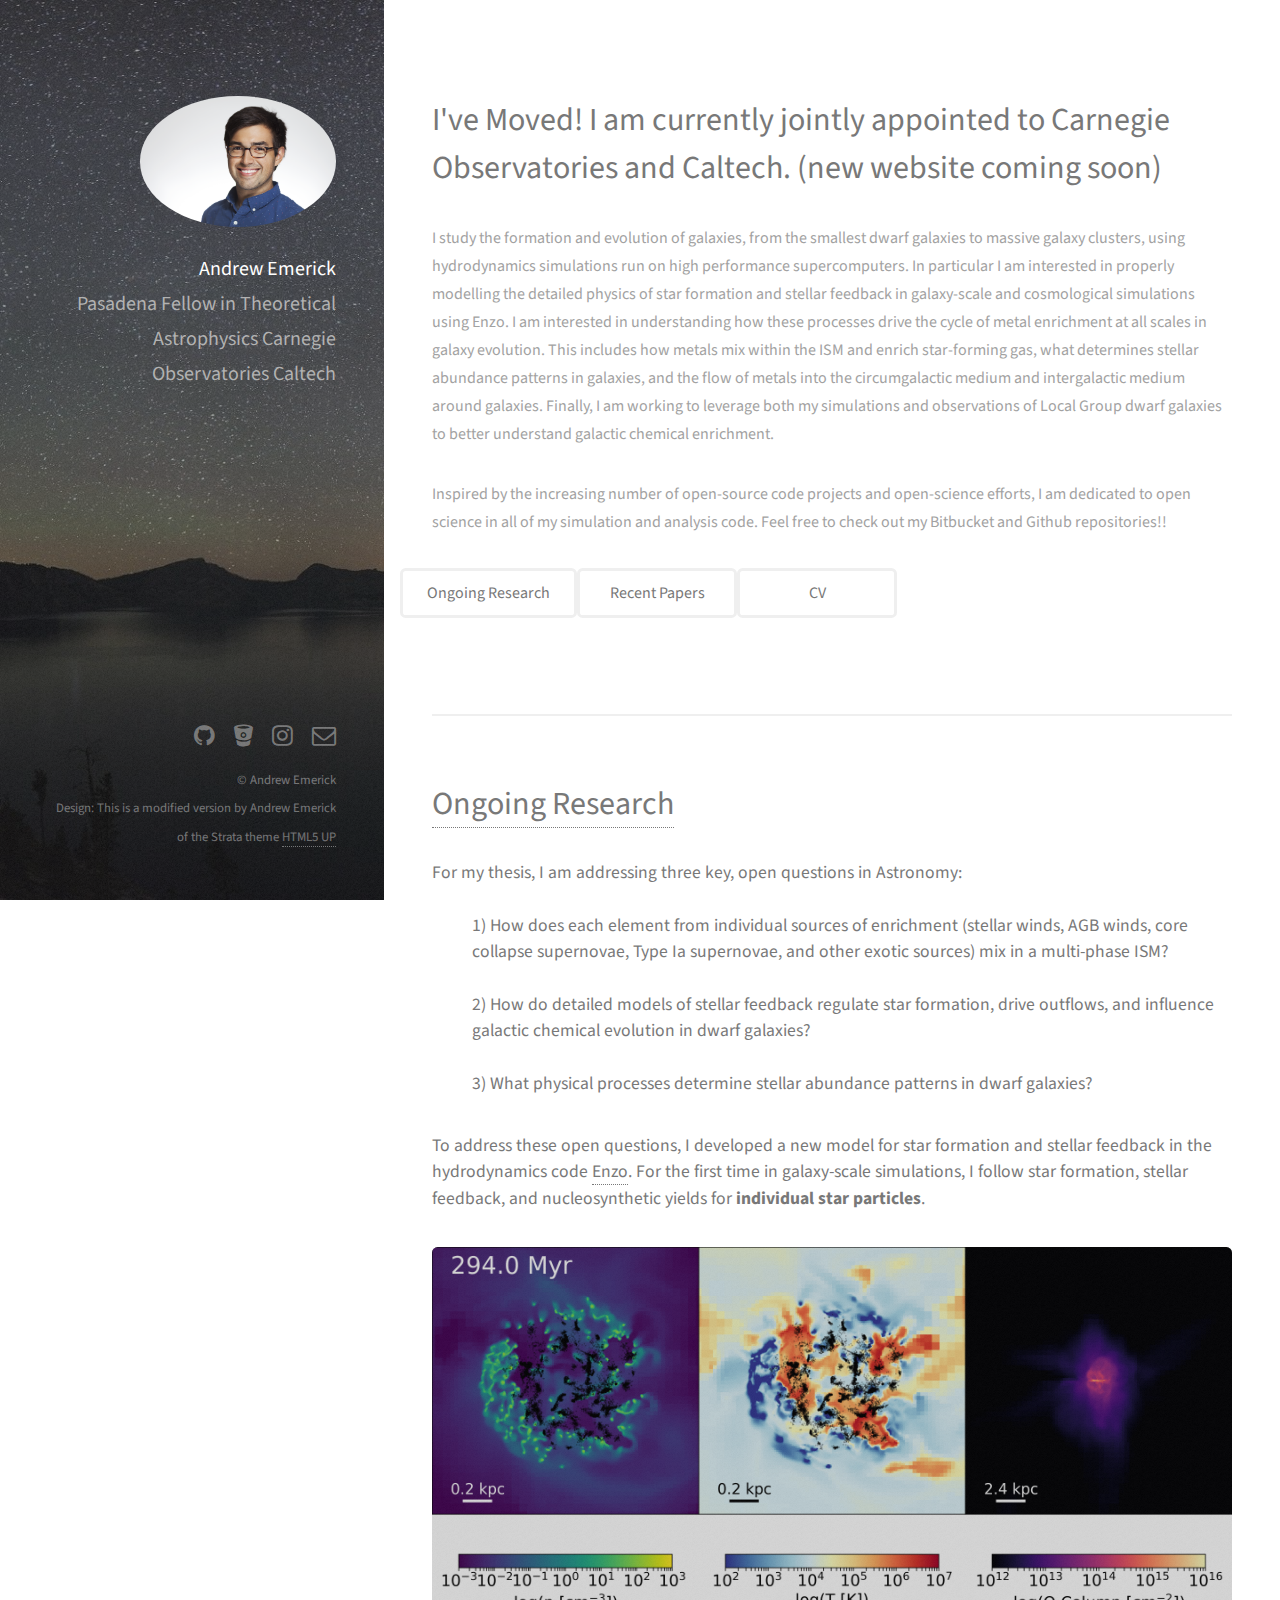
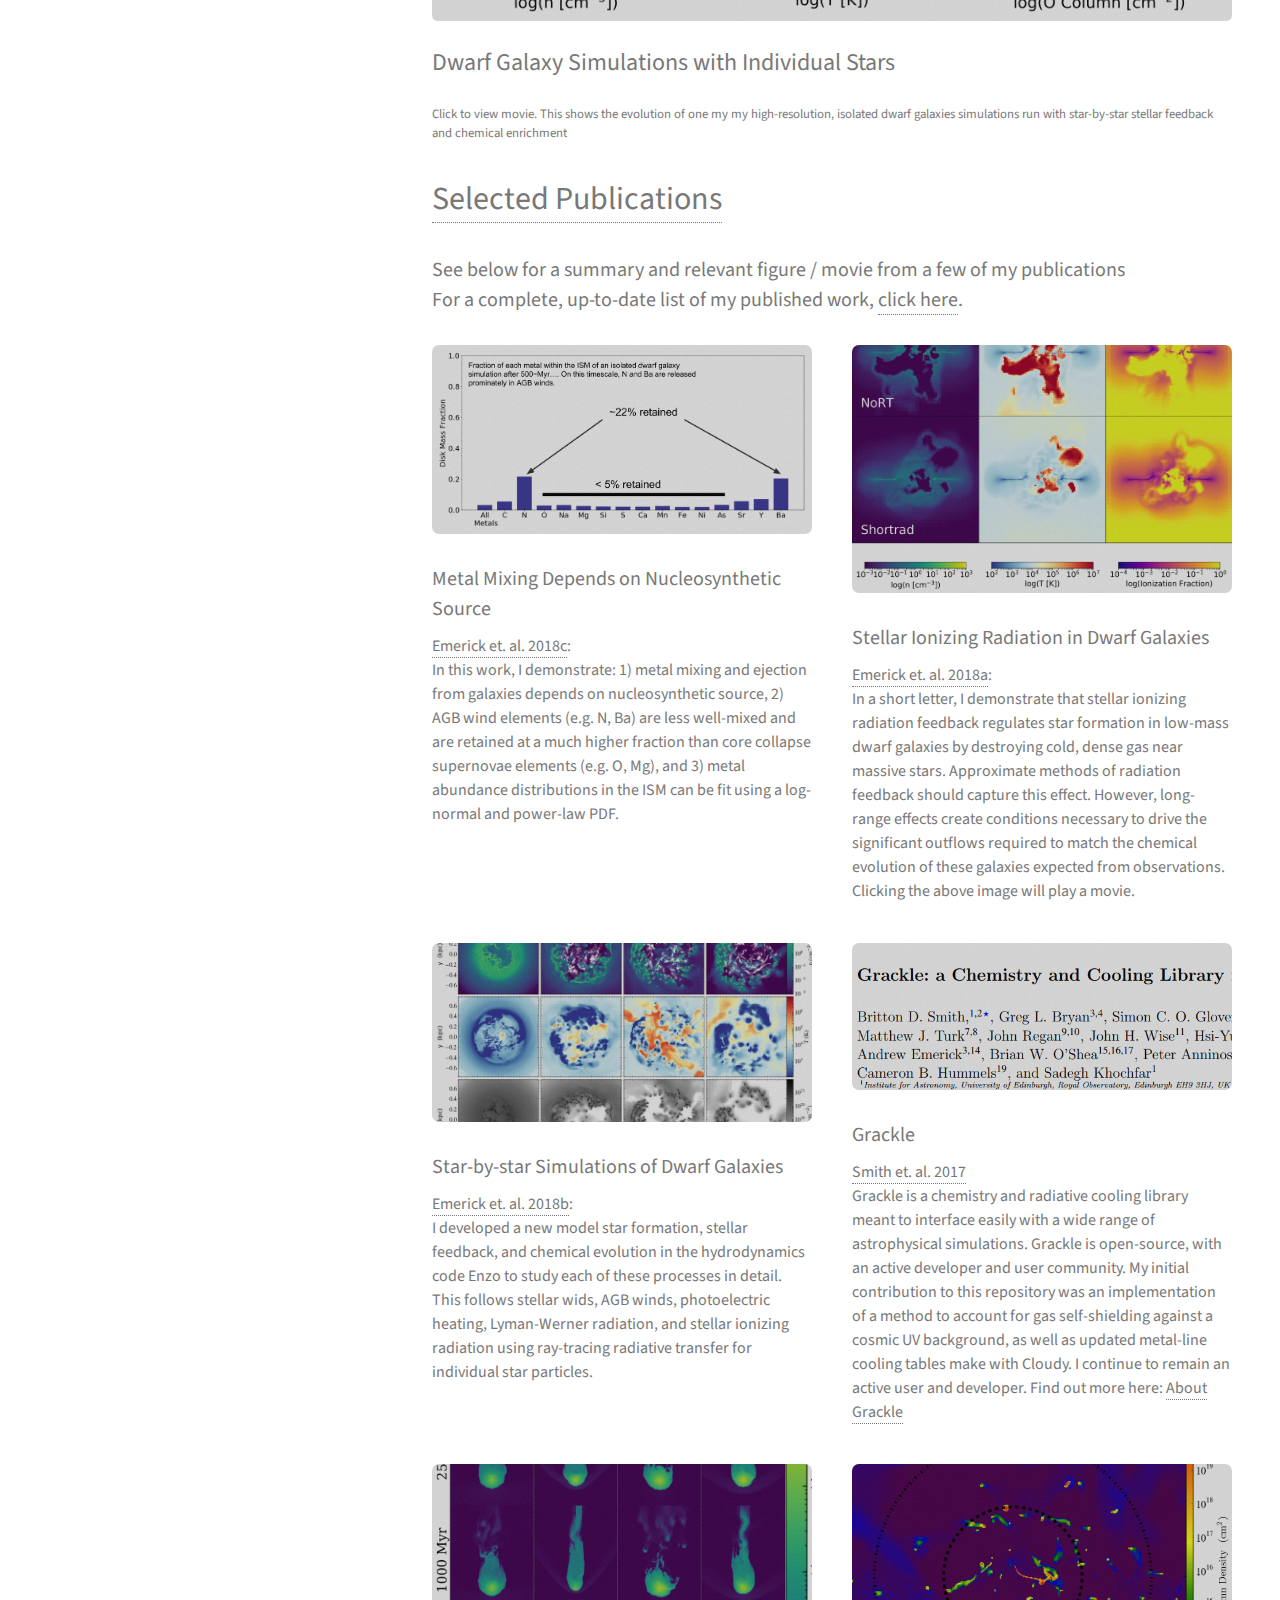
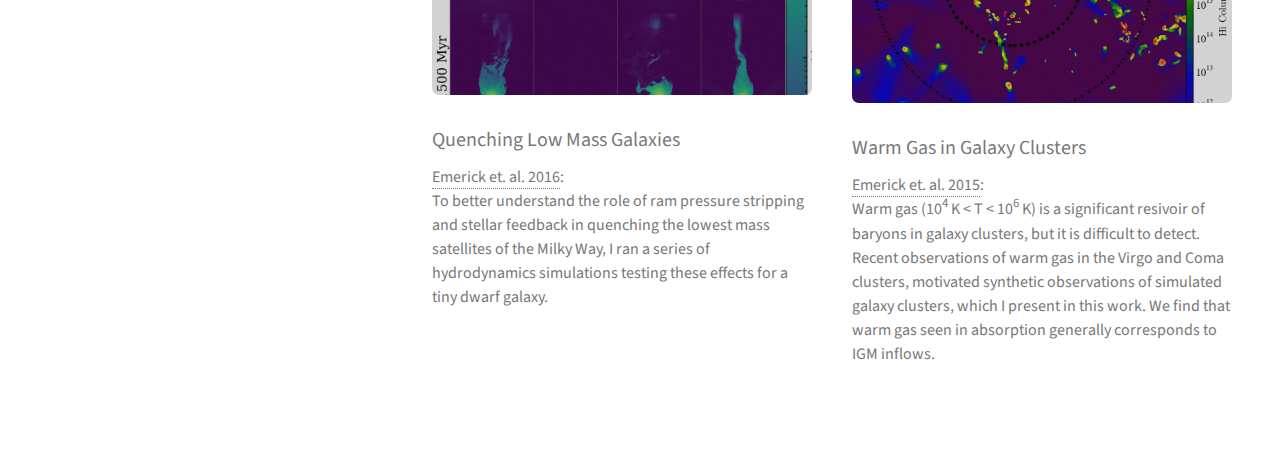
==== commit c861ccda: "I've moved!" ====
--- a/index.html
+++ b/index.html
@@ -21,10 +21,11 @@
 					<a href="#" class="image avatar"><img src="images/avatar.png" alt="" /></a>
 					<h1><strong>Andrew Emerick</strong>
                                             <p>
-					    Blue Waters Graduate Fellow </br>
-							NSF Graduate Fellow          </p>
-
-																					 </h1>
+					    Pasadena Fellow in Theoretical Astrophysics </br>
+                                            Carnegie Observatories </br>
+                                            Caltech </p>
+
+   				 </h1>
 				</div>
 			</header>
 
@@ -34,7 +35,8 @@
 				<!-- One -->
 					<section id="one">
 						<header class="major">
-							<h2>I am a 6<sup>th</sup> year Ph.D. candidate in Astronomy at Columbia University. </h2>
+							<h2>I've Moved! I am currently jointly appointed to Carnegie Observatories and Caltech. 
+                                                            (new website coming soon) </h2>
 						</header>
 						<p>I study the formation and evolution of galaxies, from the smallest dwarf galaxies
 							 to massive galaxy clusters, using hydrodynamics simulations run on high performance
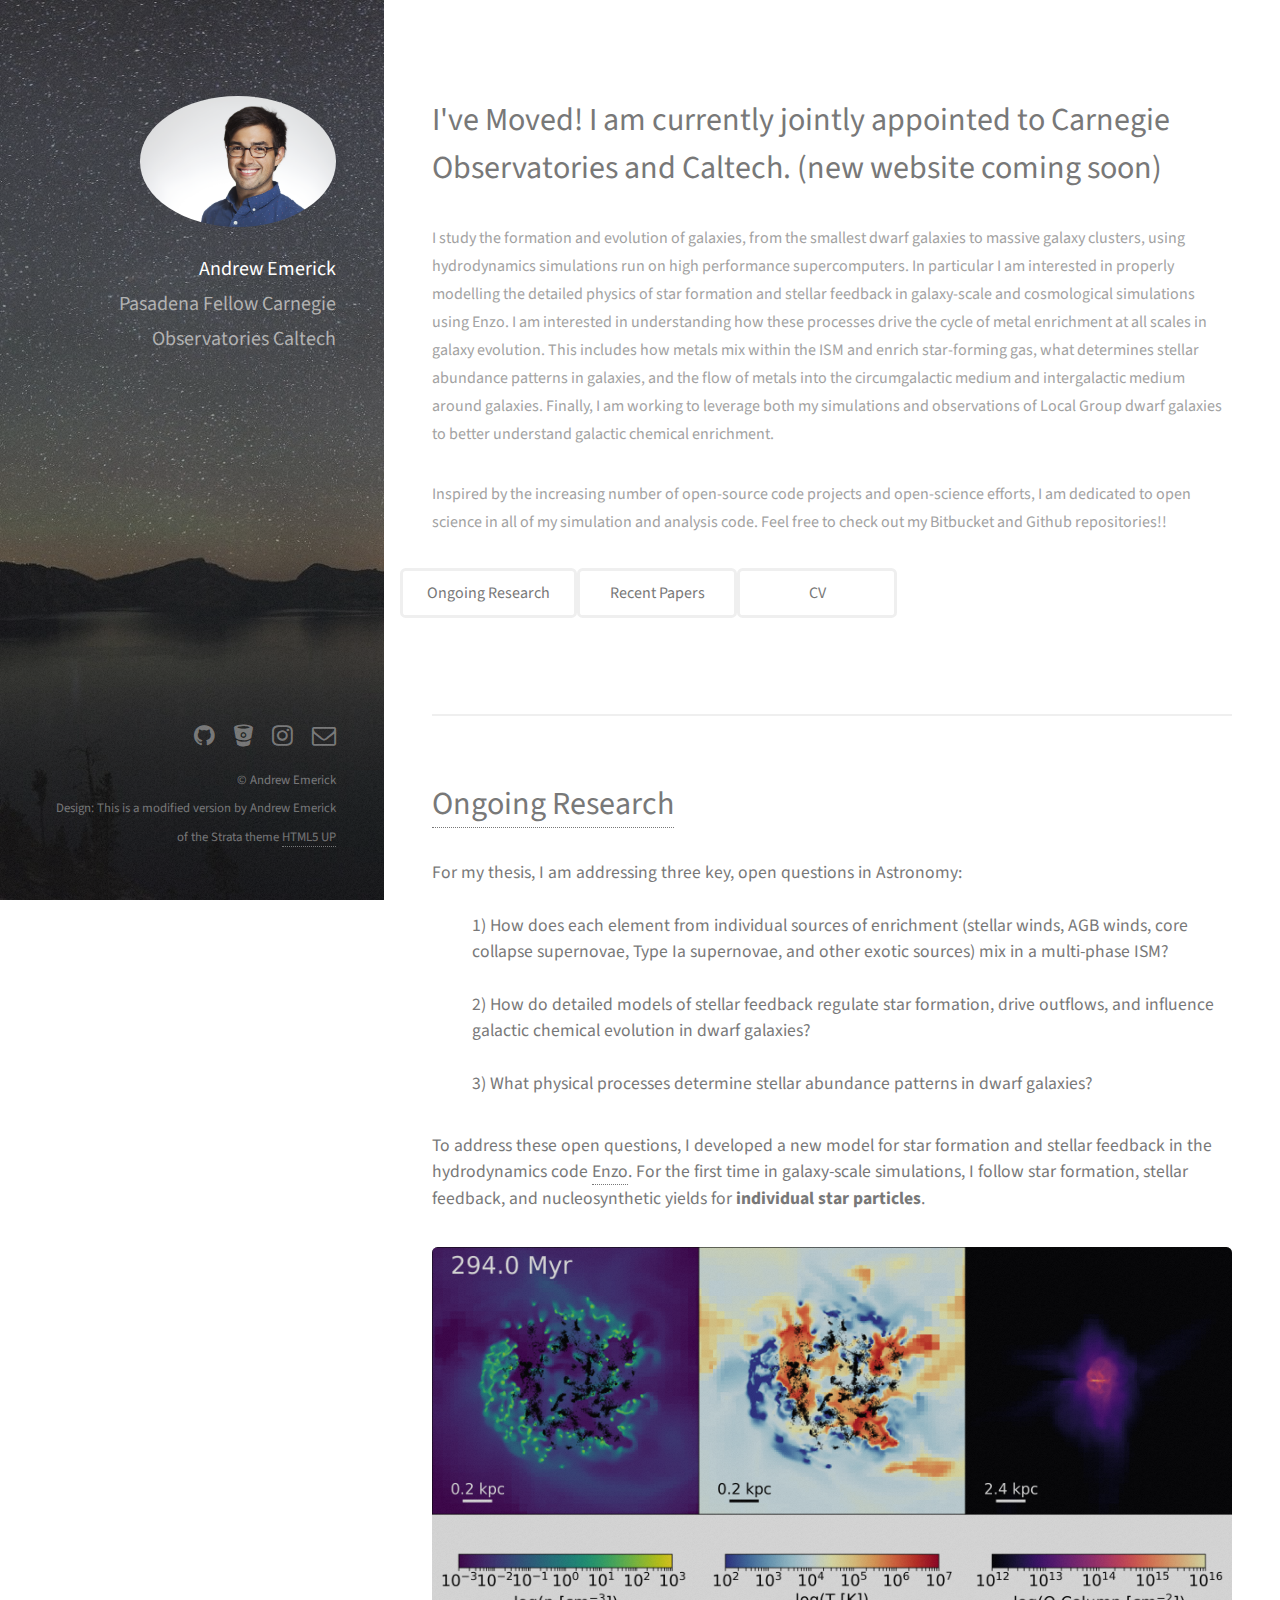
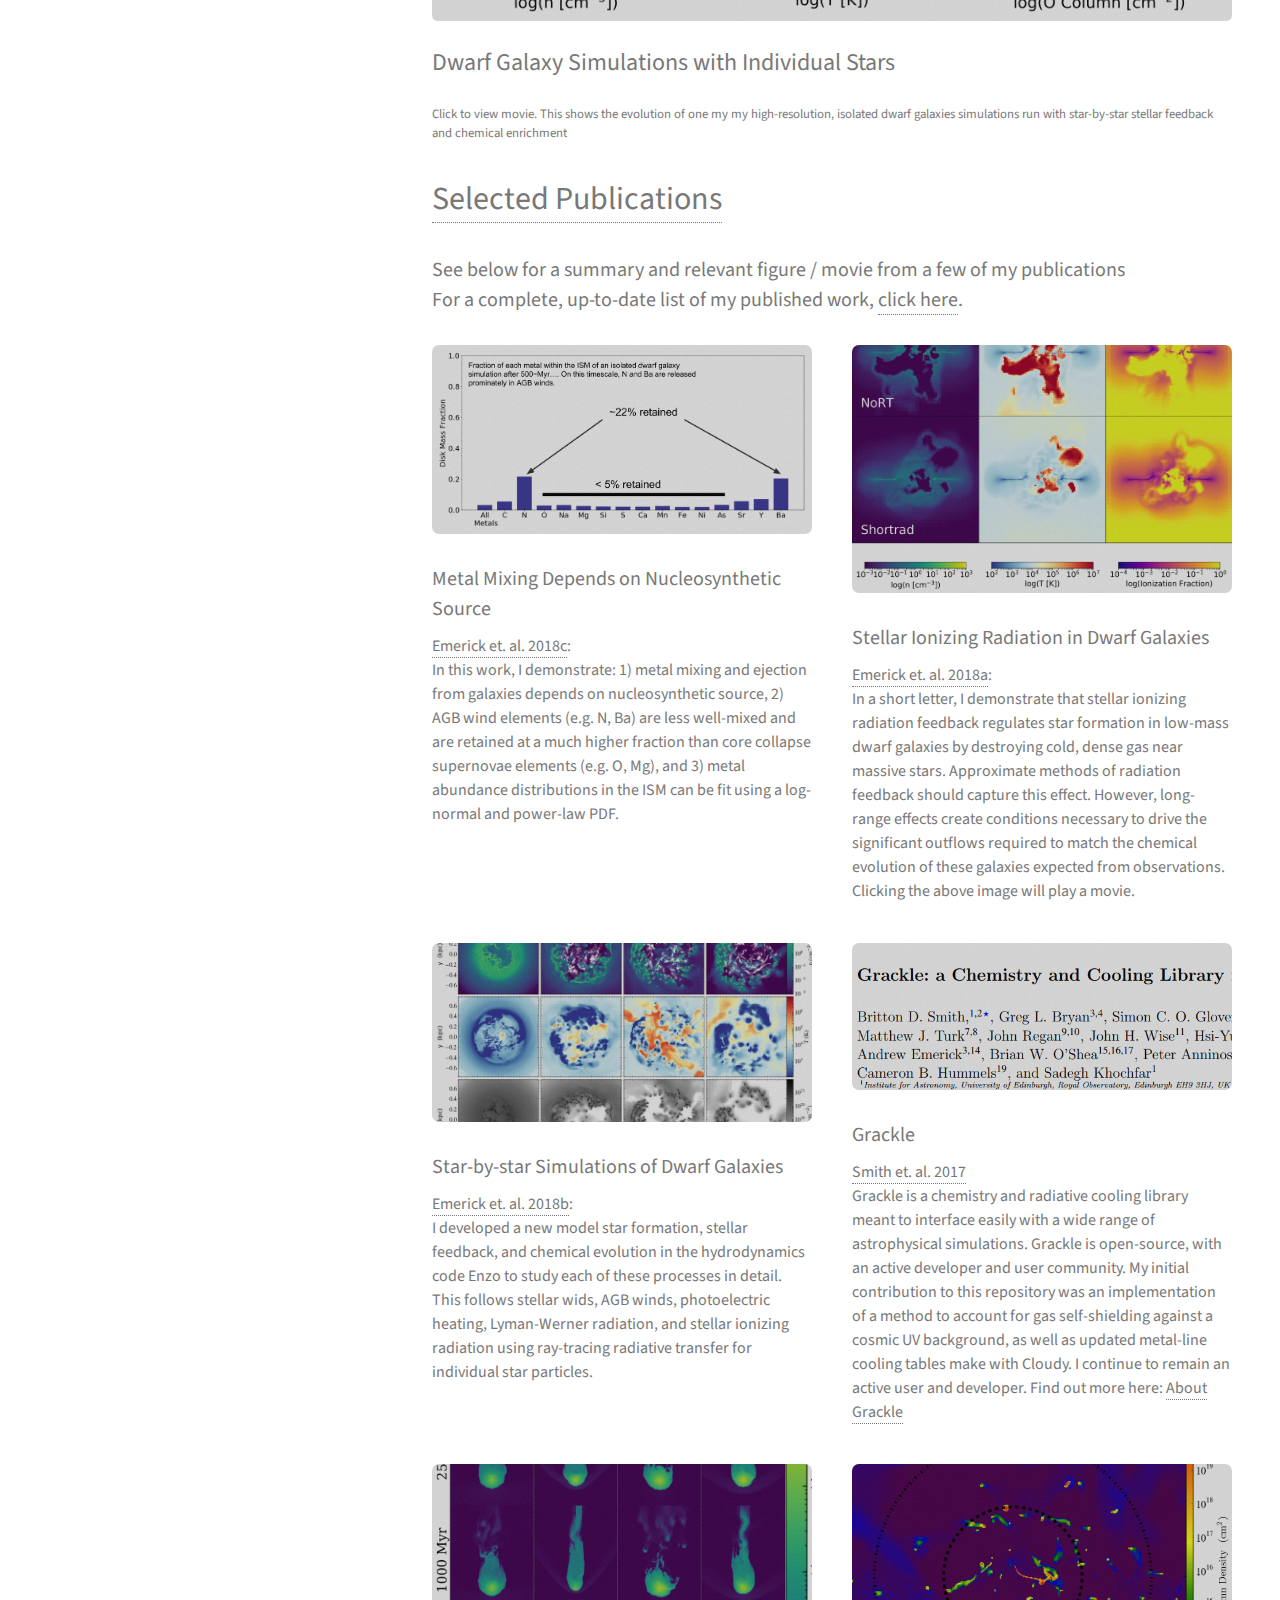
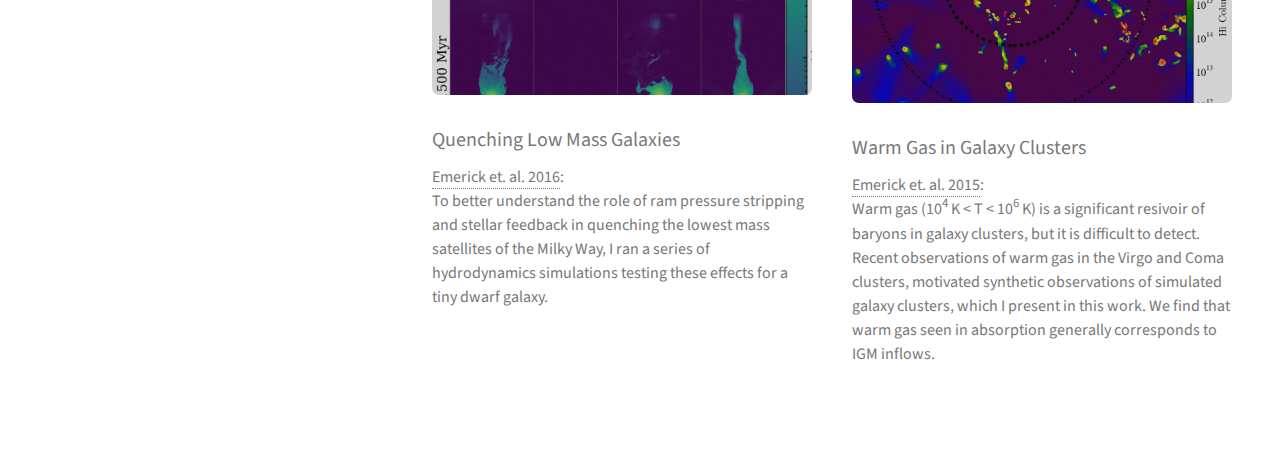
==== commit 92c36a11: "update" ====
--- a/index.html
+++ b/index.html
@@ -21,7 +21,7 @@
 					<a href="#" class="image avatar"><img src="images/avatar.png" alt="" /></a>
 					<h1><strong>Andrew Emerick</strong>
                                             <p>
-					    Pasadena Fellow in Theoretical Astrophysics </br>
+					    Pasadena Fellow </br>
                                             Carnegie Observatories </br>
                                             Caltech </p>
 
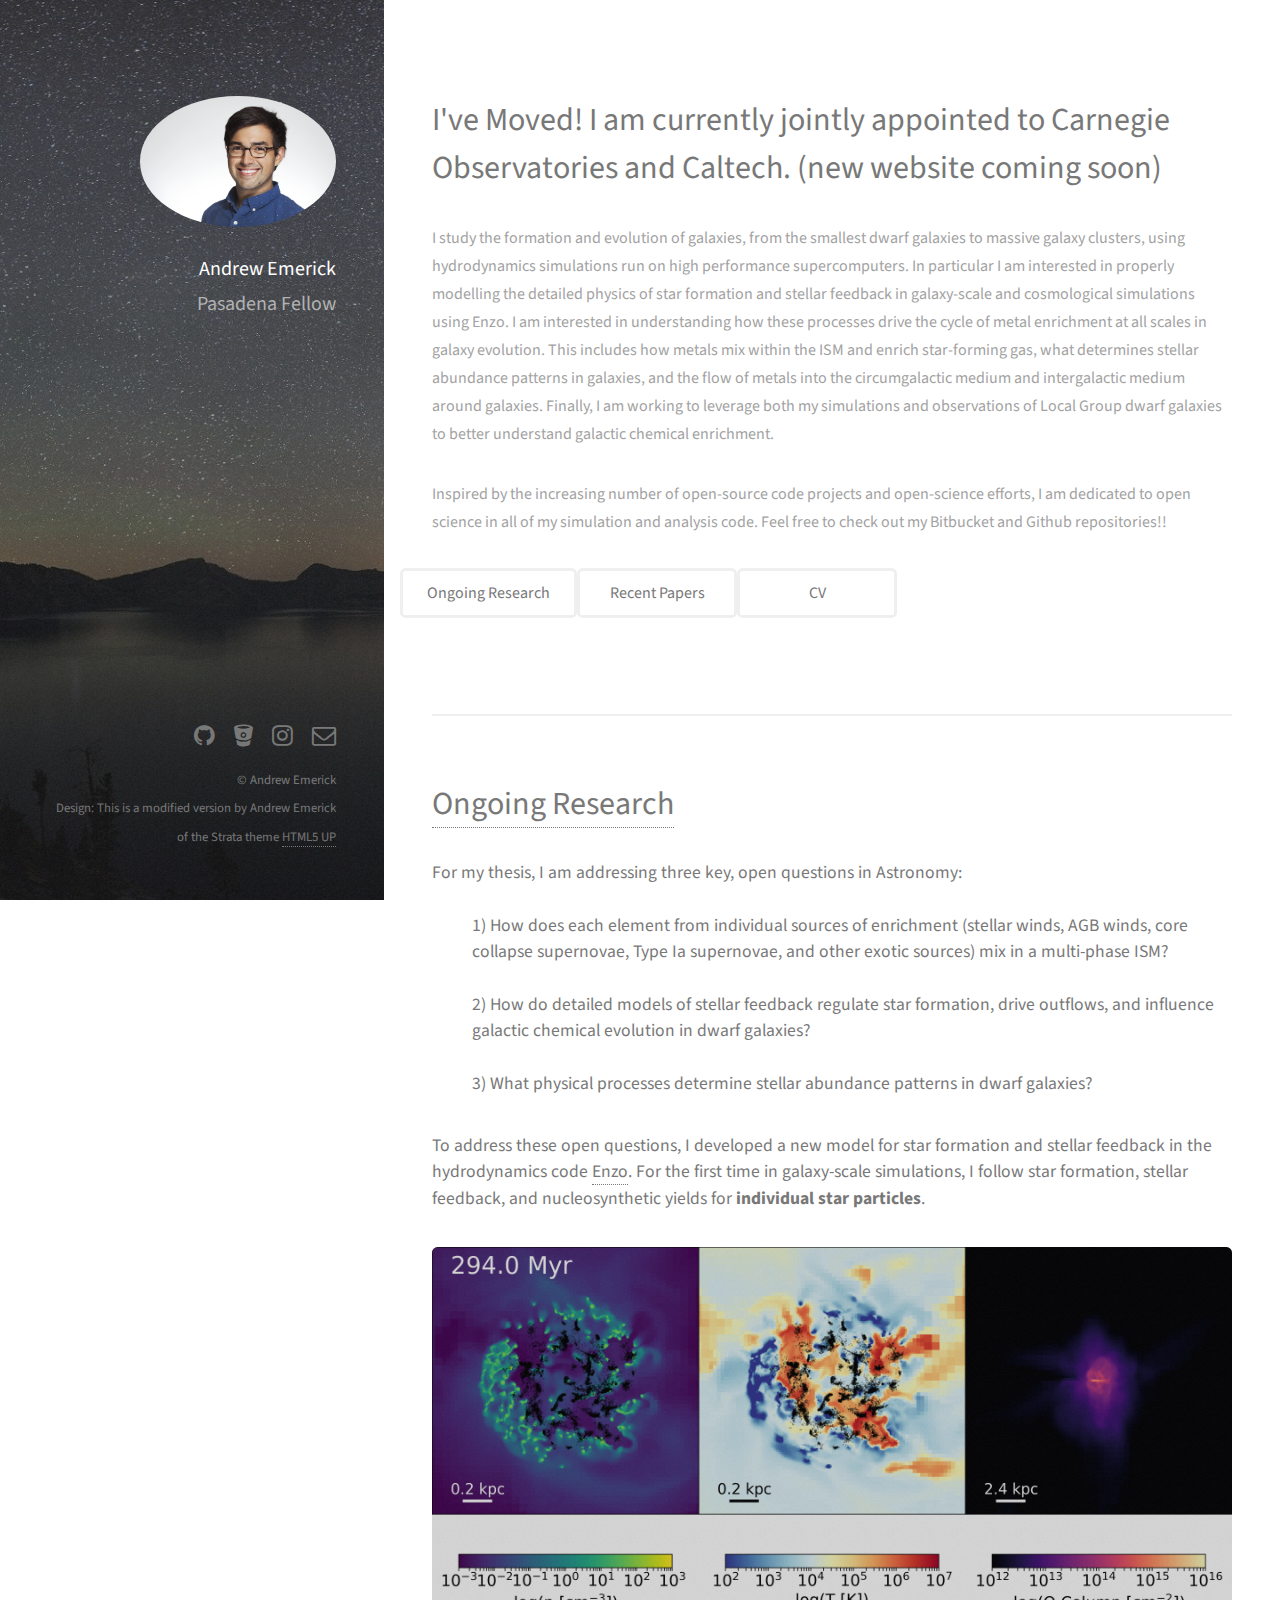
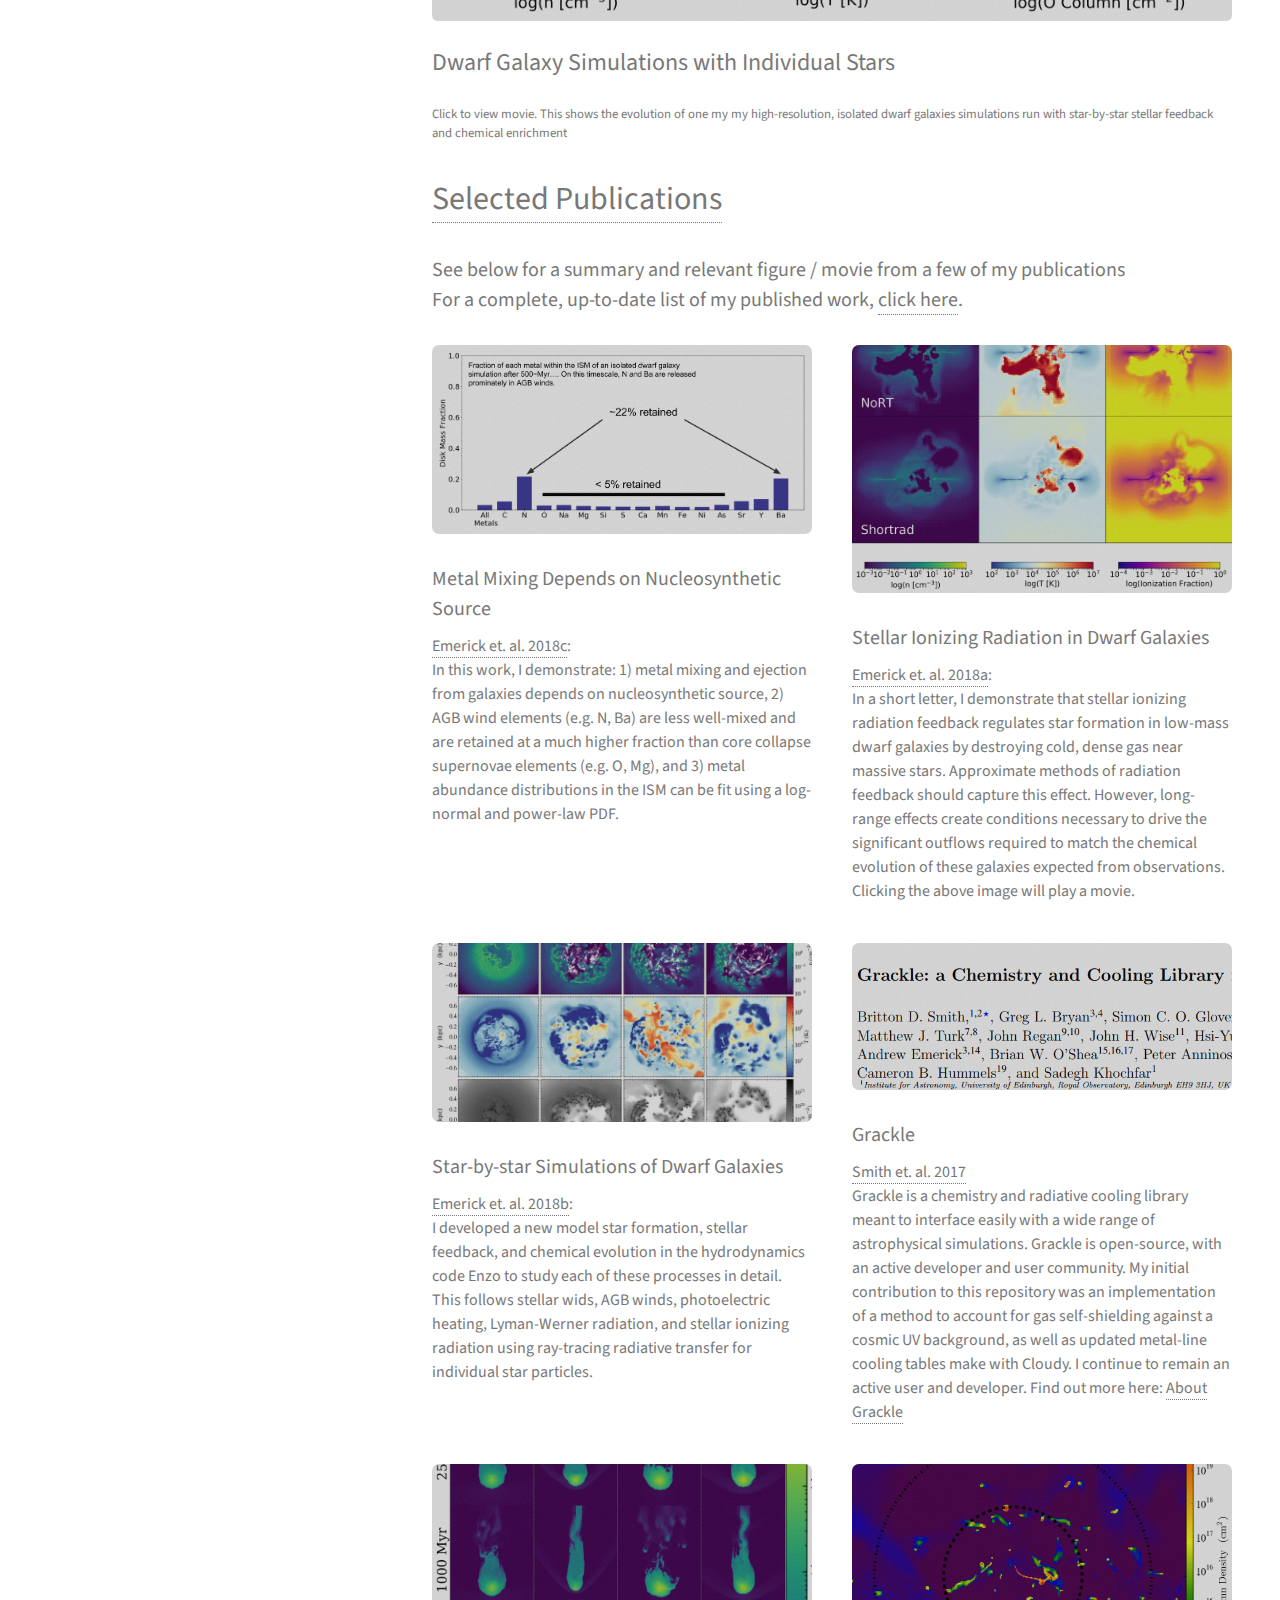
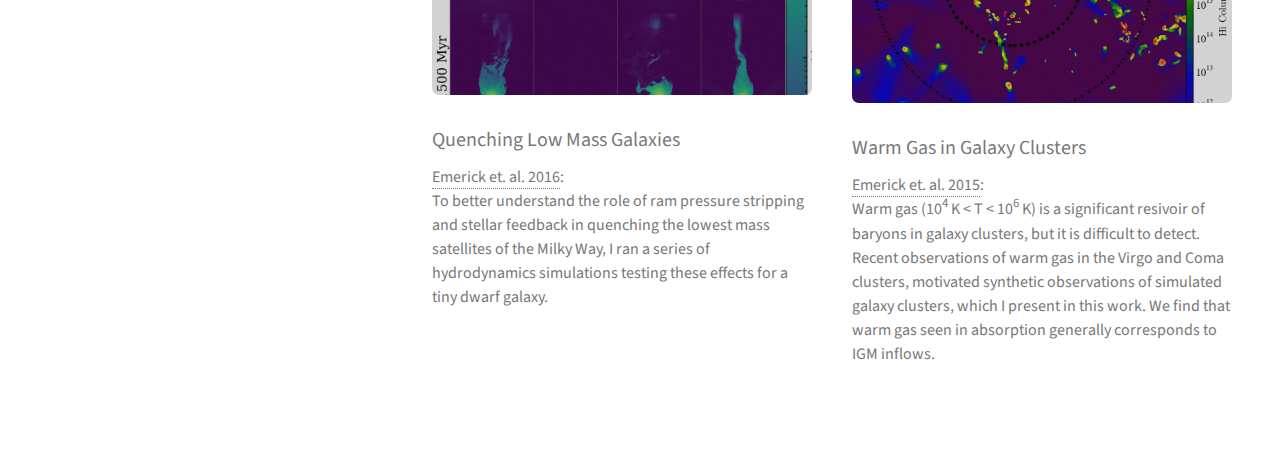
==== commit 69aa3e51: "fix" ====
--- a/index.html
+++ b/index.html
@@ -21,9 +21,9 @@
 					<a href="#" class="image avatar"><img src="images/avatar.png" alt="" /></a>
 					<h1><strong>Andrew Emerick</strong>
                                             <p>
-					    Pasadena Fellow </br>
-                                            Carnegie Observatories </br>
-                                            Caltech </p>
+					    Pasadena Fellow
+                                            <!---Carnegie Observatories
+                                            Caltech--> </p>
 
    				 </h1>
 				</div>
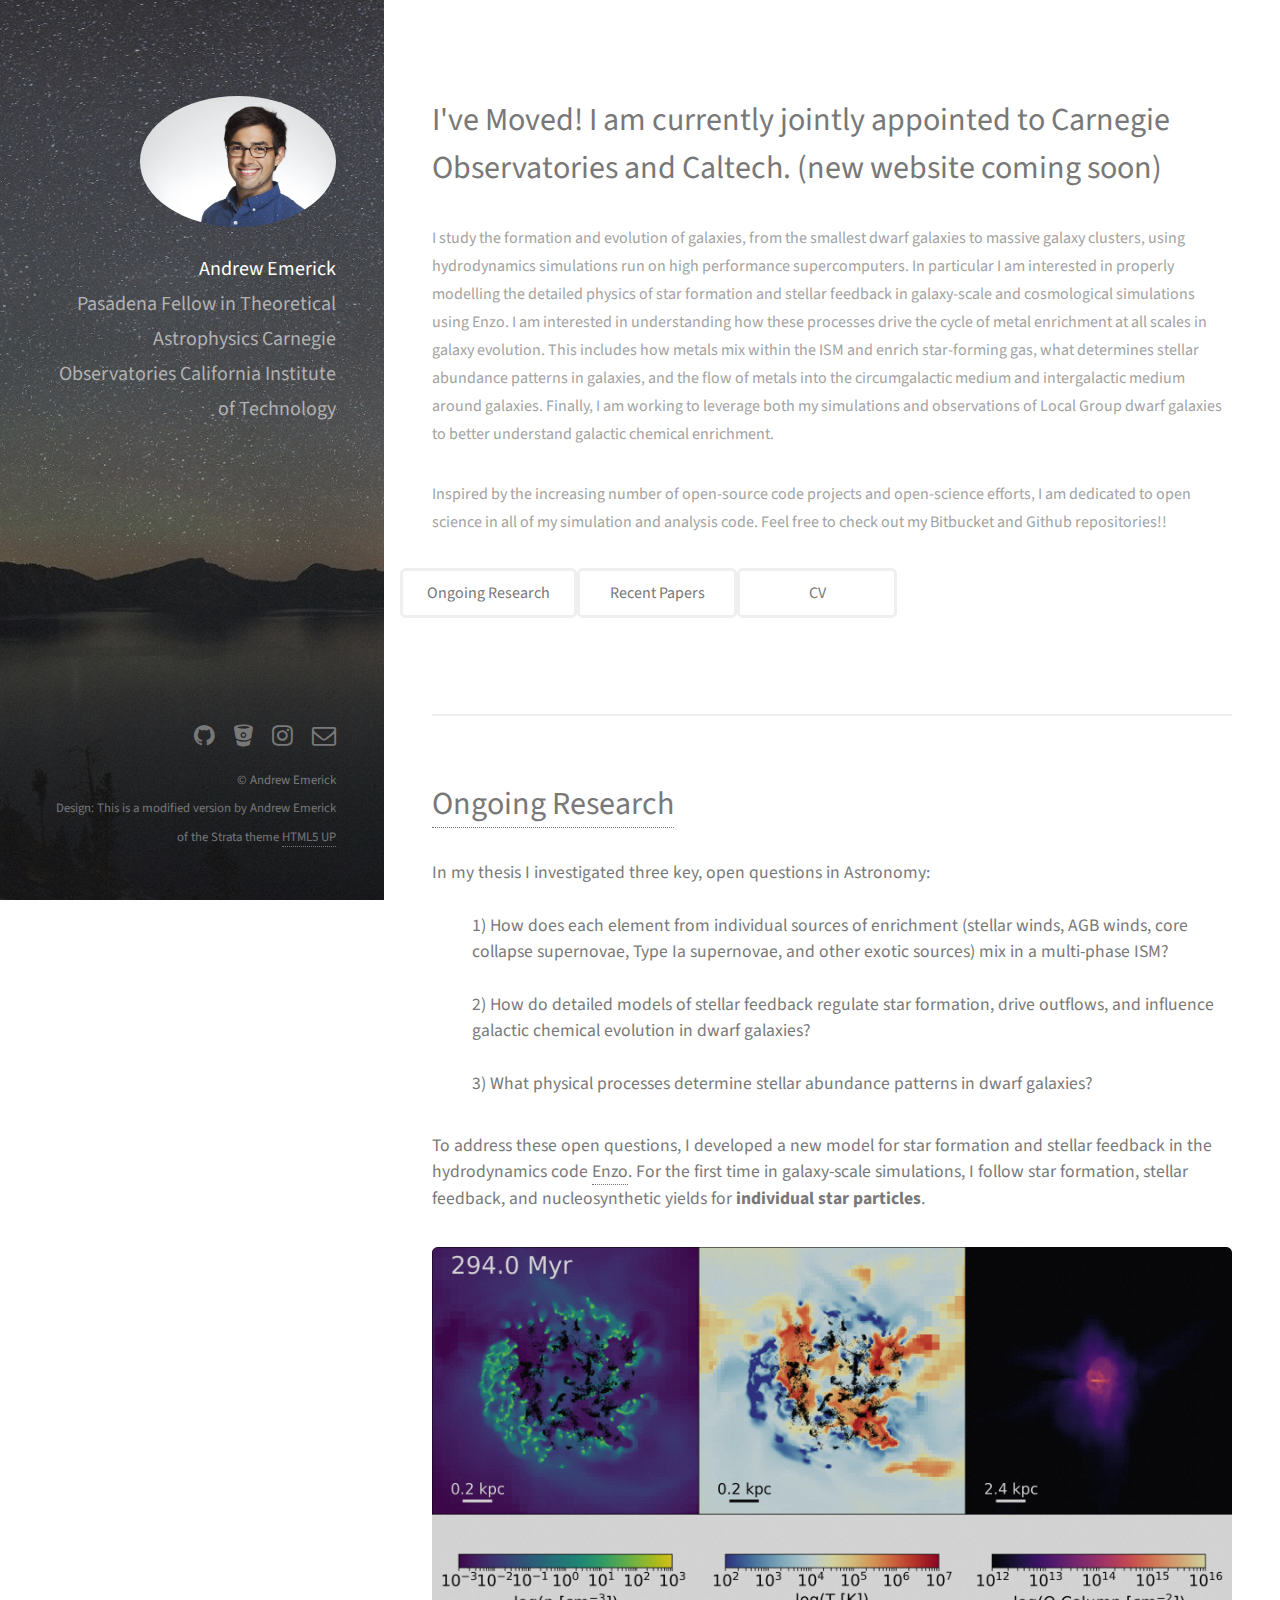
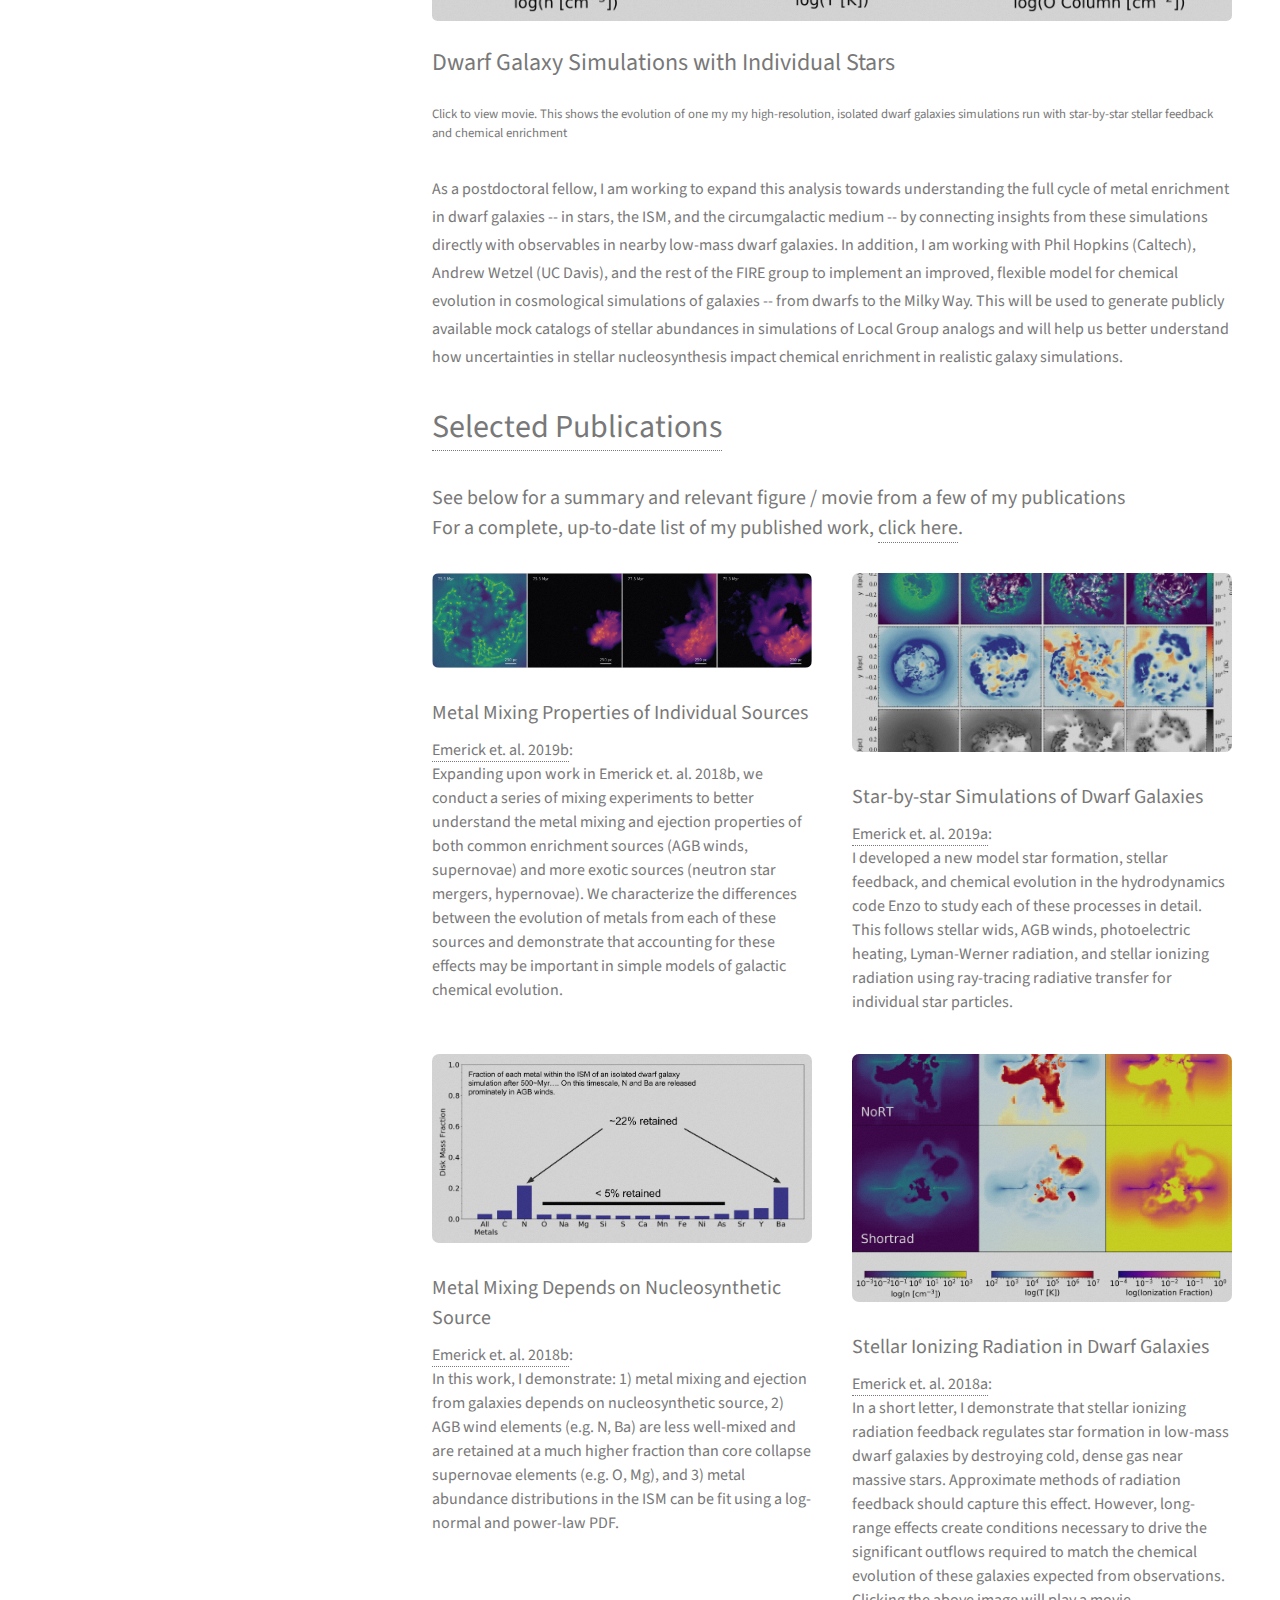
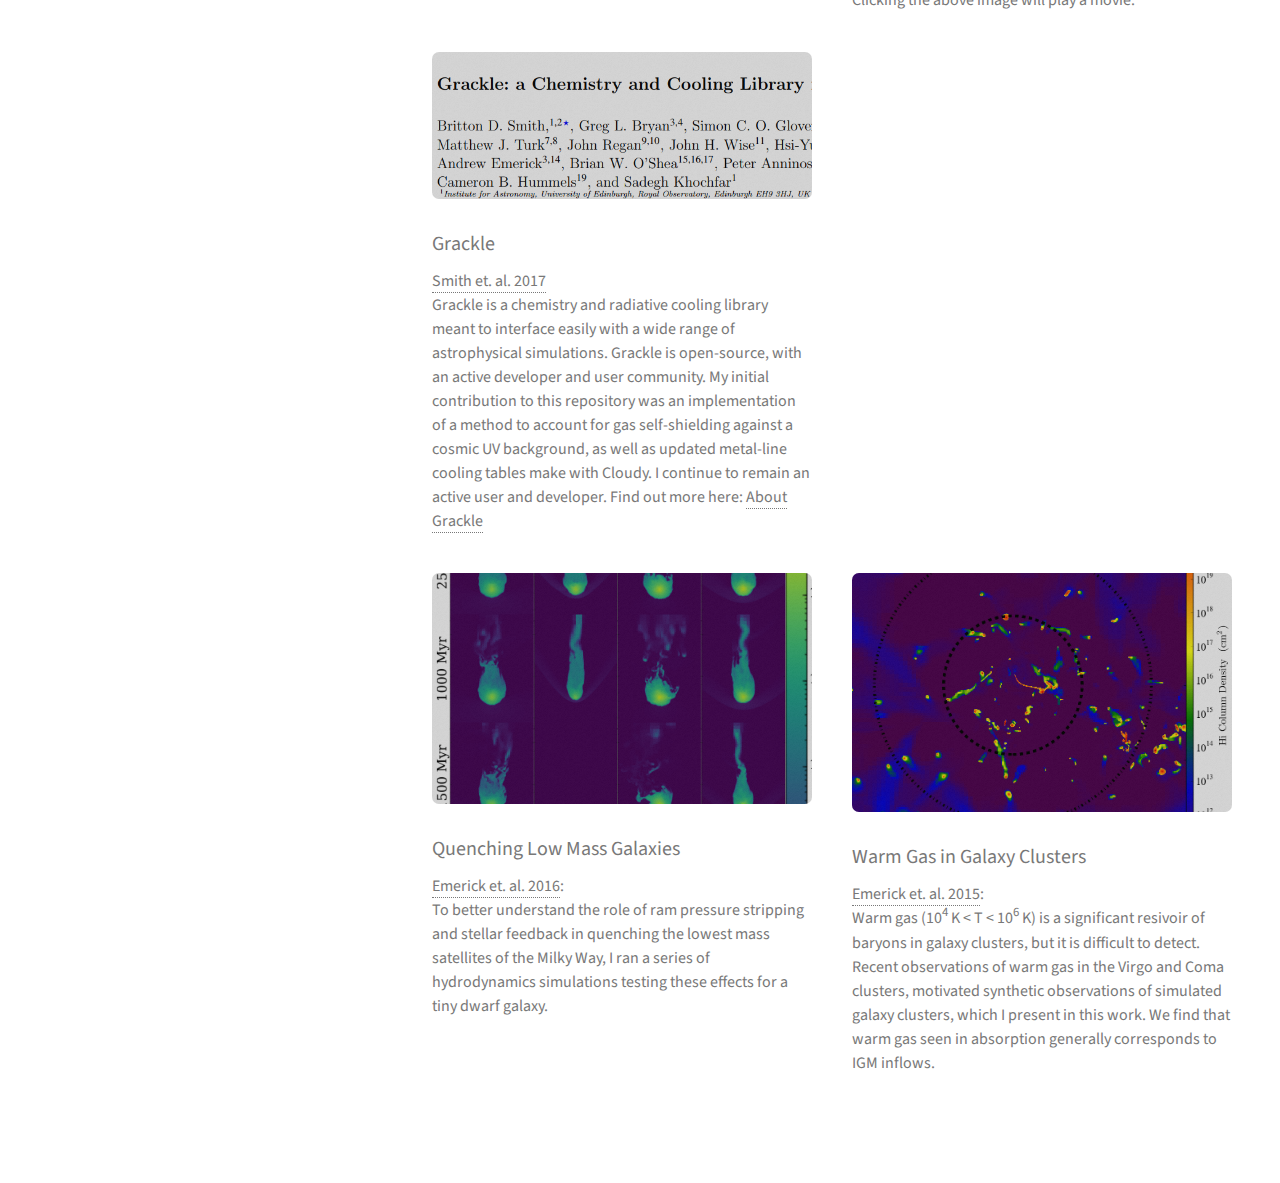
==== commit 329521f4: "Updates to location and research interests. Updates to papers" ====
--- a/index.html
+++ b/index.html
@@ -21,7 +21,11 @@
 					<a href="#" class="image avatar"><img src="images/avatar.png" alt="" /></a>
 					<h1><strong>Andrew Emerick</strong>
                                             <p>
-					    Pasadena Fellow
+					    Pasadena Fellow in Theoretical Astrophysics
+                                            <br />
+                                            Carnegie Observatories
+                                            <br />
+                                            California Institute of Technology
                                             <!---Carnegie Observatories
                                             Caltech--> </p>
 
@@ -35,7 +39,7 @@
 				<!-- One -->
 					<section id="one">
 						<header class="major">
-							<h2>I've Moved! I am currently jointly appointed to Carnegie Observatories and Caltech. 
+							<h2>I've Moved! I am currently jointly appointed to Carnegie Observatories and Caltech.
                                                             (new website coming soon) </h2>
 						</header>
 						<p>I study the formation and evolution of galaxies, from the smallest dwarf galaxies
@@ -77,7 +81,7 @@
 					<section id="current">
 						<h1><a id="Ongoing_Research"><strong> Ongoing Research </a></h1>
                <h4>
-                 For my thesis, I am addressing three key, open
+                 In my thesis I investigated three key, open
 								 questions in Astronomy: </br> </br>
 
                 <p style="margin-left: 40px">
@@ -112,6 +116,19 @@
 						</div>
 
                                         </section>
+              <div class="row">
+              <p> As a postdoctoral fellow, I am working to expand this analysis towards understanding
+                  the full cycle of metal enrichment in dwarf galaxies -- in stars, the ISM, and the
+                  circumgalactic medium -- by connecting insights from these simulations directly with
+                  observables in nearby low-mass dwarf galaxies. In addition, I am working with
+                  Phil Hopkins (Caltech), Andrew Wetzel (UC Davis), and the rest of the FIRE group
+                  to implement an improved, flexible model for chemical evolution in cosmological
+                  simulations of galaxies -- from dwarfs to the Milky Way. This will be used to
+                  generate publicly available mock catalogs of stellar abundances in simulations of
+                  Local Group analogs and will help us
+                  better understand how uncertainties in stellar nucleosynthesis impact chemical
+                  enrichment in realistic galaxy simulations.</p>
+              </div>
 				<!-- Two -->
 					<section id="two">
 						<h1><a id="Recent_Papers">Selected Publications</a></h1>
@@ -139,11 +156,36 @@
 
 							<!-- -->
 							<article class="6u 12u$(xsmall) work-item">
+								<a href="images/fulls/mixing.png" class="image fit thumb"><img src="images/thumbs/mixing.png" alt="" /></a>
+								<h3>Metal Mixing Properties of Individual Sources</h3>
+								<p> <a href="https://ui.adsabs.harvard.edu/abs/2019arXiv190904695E/abstract" target="_blank">Emerick et. al. 2019b</a>:</br>
+										Expanding upon work in Emerick et. al. 2018b, we conduct a series of
+									  mixing experiments to better understand the metal mixing and ejection
+									  properties of both common enrichment sources (AGB winds, supernovae) and
+									  more exotic sources (neutron star mergers, hypernovae). We characterize
+									  the differences between the evolution of metals from each of these sources
+									  and demonstrate that accounting for these effects may be important in simple
+									  models of galactic chemical evolution. </p>
+							</article>
+
+							<article class="6u 12u$(xsmall) work-item">
+								<a href="images/fulls/method.png" class="image fit thumb"><img src="images/thumbs/method.png" alt="" /></a>
+								<h3>Star-by-star Simulations of Dwarf Galaxies</h3>
+								<p> <a href="https://ui.adsabs.harvard.edu/abs/2019MNRAS.482.1304E/abstract" target="_blank">Emerick et. al. 2019a</a>:</br>
+									  I developed a new model star formation, stellar feedback,
+									  and chemical evolution in the hydrodynamics code Enzo to study
+									  each of these processes in detail. This follows stellar wids,
+									  AGB winds, photoelectric heating, Lyman-Werner radiation, and
+									  stellar ionizing radiation using ray-tracing radiative transfer
+									  for <strong>individual star particles</strong>. </p>
+							</article>
+
+							<article class="6u 12u$(xsmall) work-item">
 								<a href="images/fulls/metals.png" class="image fit thumb"><img src="images/thumbs/metals.png" alt="" /></a>
 								<h3>Metal Mixing Depends on Nucleosynthetic Source</h3>
 								<p> <!-- The impact of metal mixing within the interstellar medium of galaxies
 									 on observed stellar abundance patters is not well understood. -->
-									 <a href="http://adsabs.harvard.edu/abs/2018arXiv180901167E" target="_blank">Emerick et. al. 2018c</a>:</br>
+									 <a href="https://ui.adsabs.harvard.edu/abs/2018ApJ...869...94E/abstract" target="_blank">Emerick et. al. 2018b</a>:</br>
 									 In this work, I demonstrate:
 									 1) metal mixing and ejection from galaxies depends on nucleosynthetic source,
 									 2) AGB wind elements (e.g. N, Ba) are less well-mixed and are retained
@@ -168,18 +210,6 @@
 									 above image will play a movie.
 								 </p>
 
-							</article>
-
-							<article class="6u 12u$(xsmall) work-item">
-								<a href="images/fulls/method.png" class="image fit thumb"><img src="images/thumbs/method.png" alt="" /></a>
-								<h3>Star-by-star Simulations of Dwarf Galaxies</h3>
-								<p> <a href="http://adsabs.harvard.edu/doi/10.1093/mnras/sty2689" target="_blank">Emerick et. al. 2018b</a>:</br>
-									  I developed a new model star formation, stellar feedback,
-									  and chemical evolution in the hydrodynamics code Enzo to study
-									  each of these processes in detail. This follows stellar wids,
-									  AGB winds, photoelectric heating, Lyman-Werner radiation, and
-									  stellar ionizing radiation using ray-tracing radiative transfer
-									  for <strong>individual star particles</strong>. </p>
 							</article>
 
 							<article class="6u$ 12u$(xsmall) work-item">
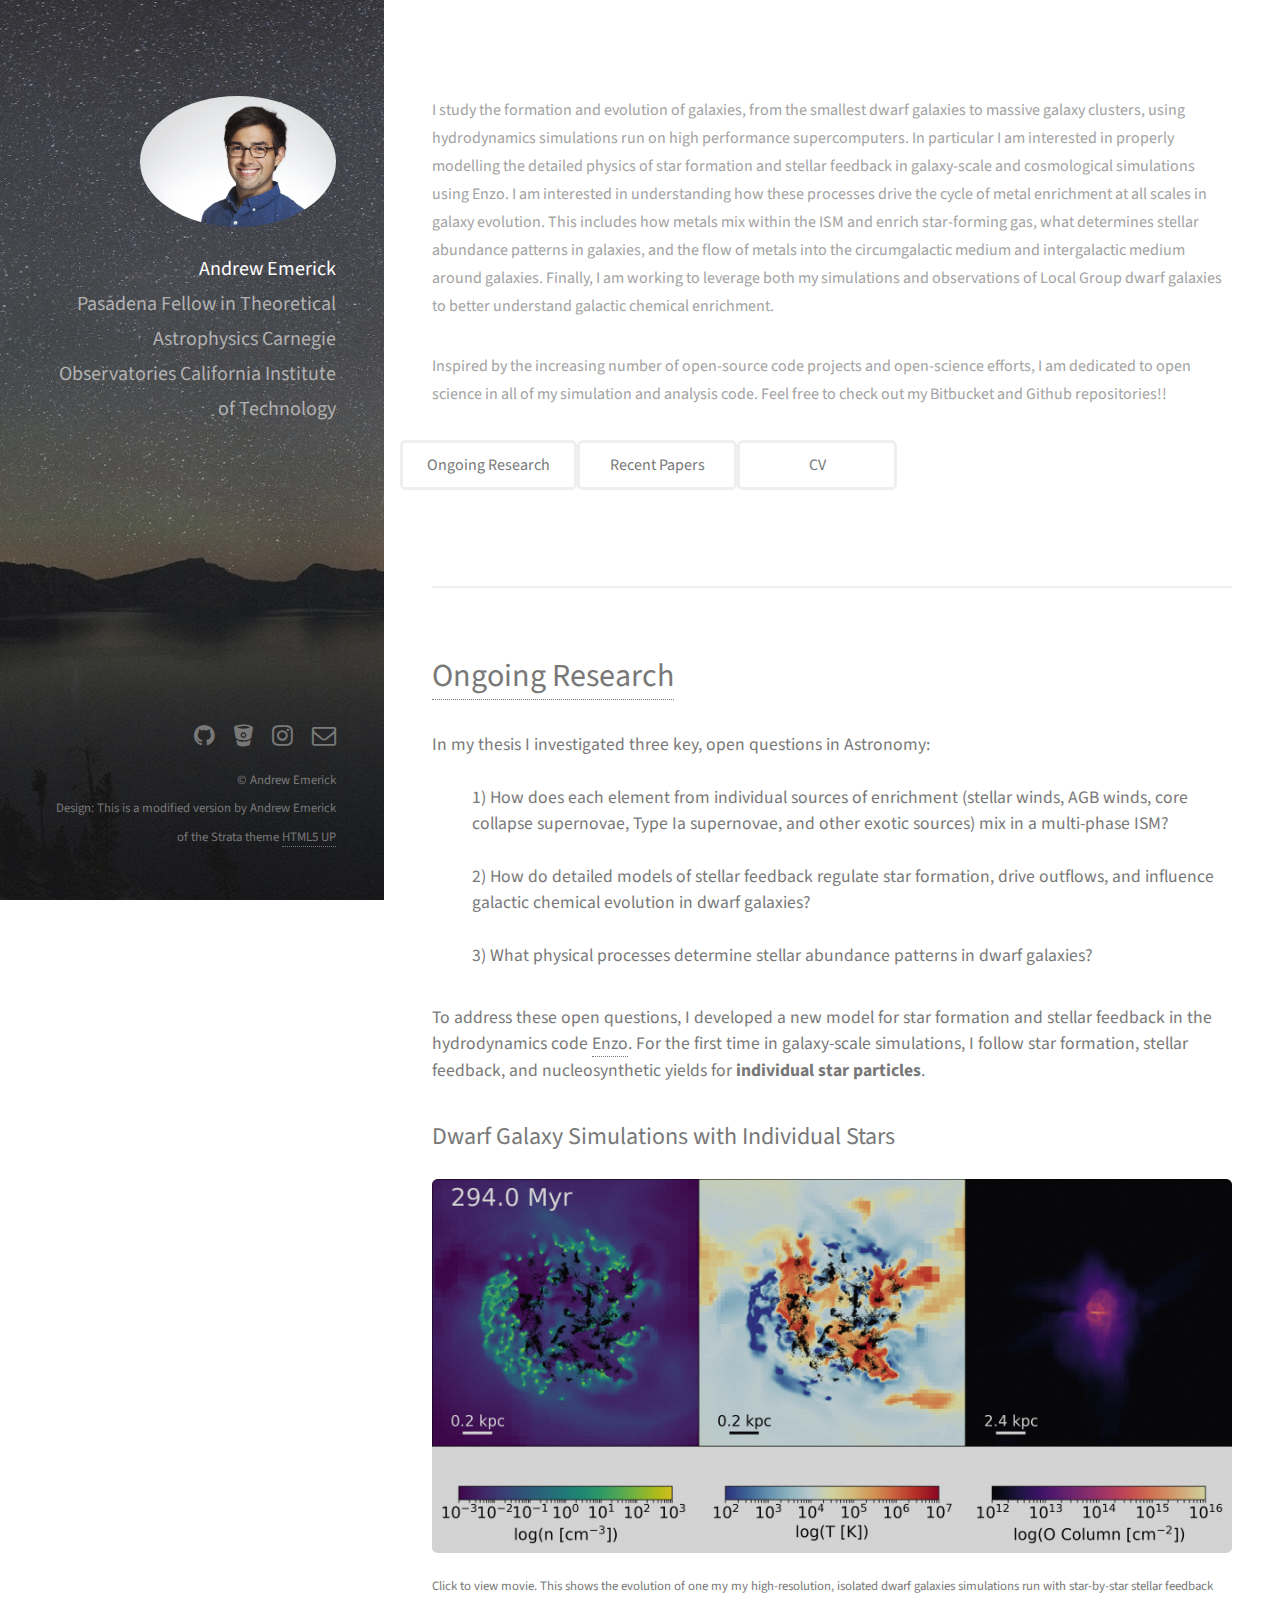
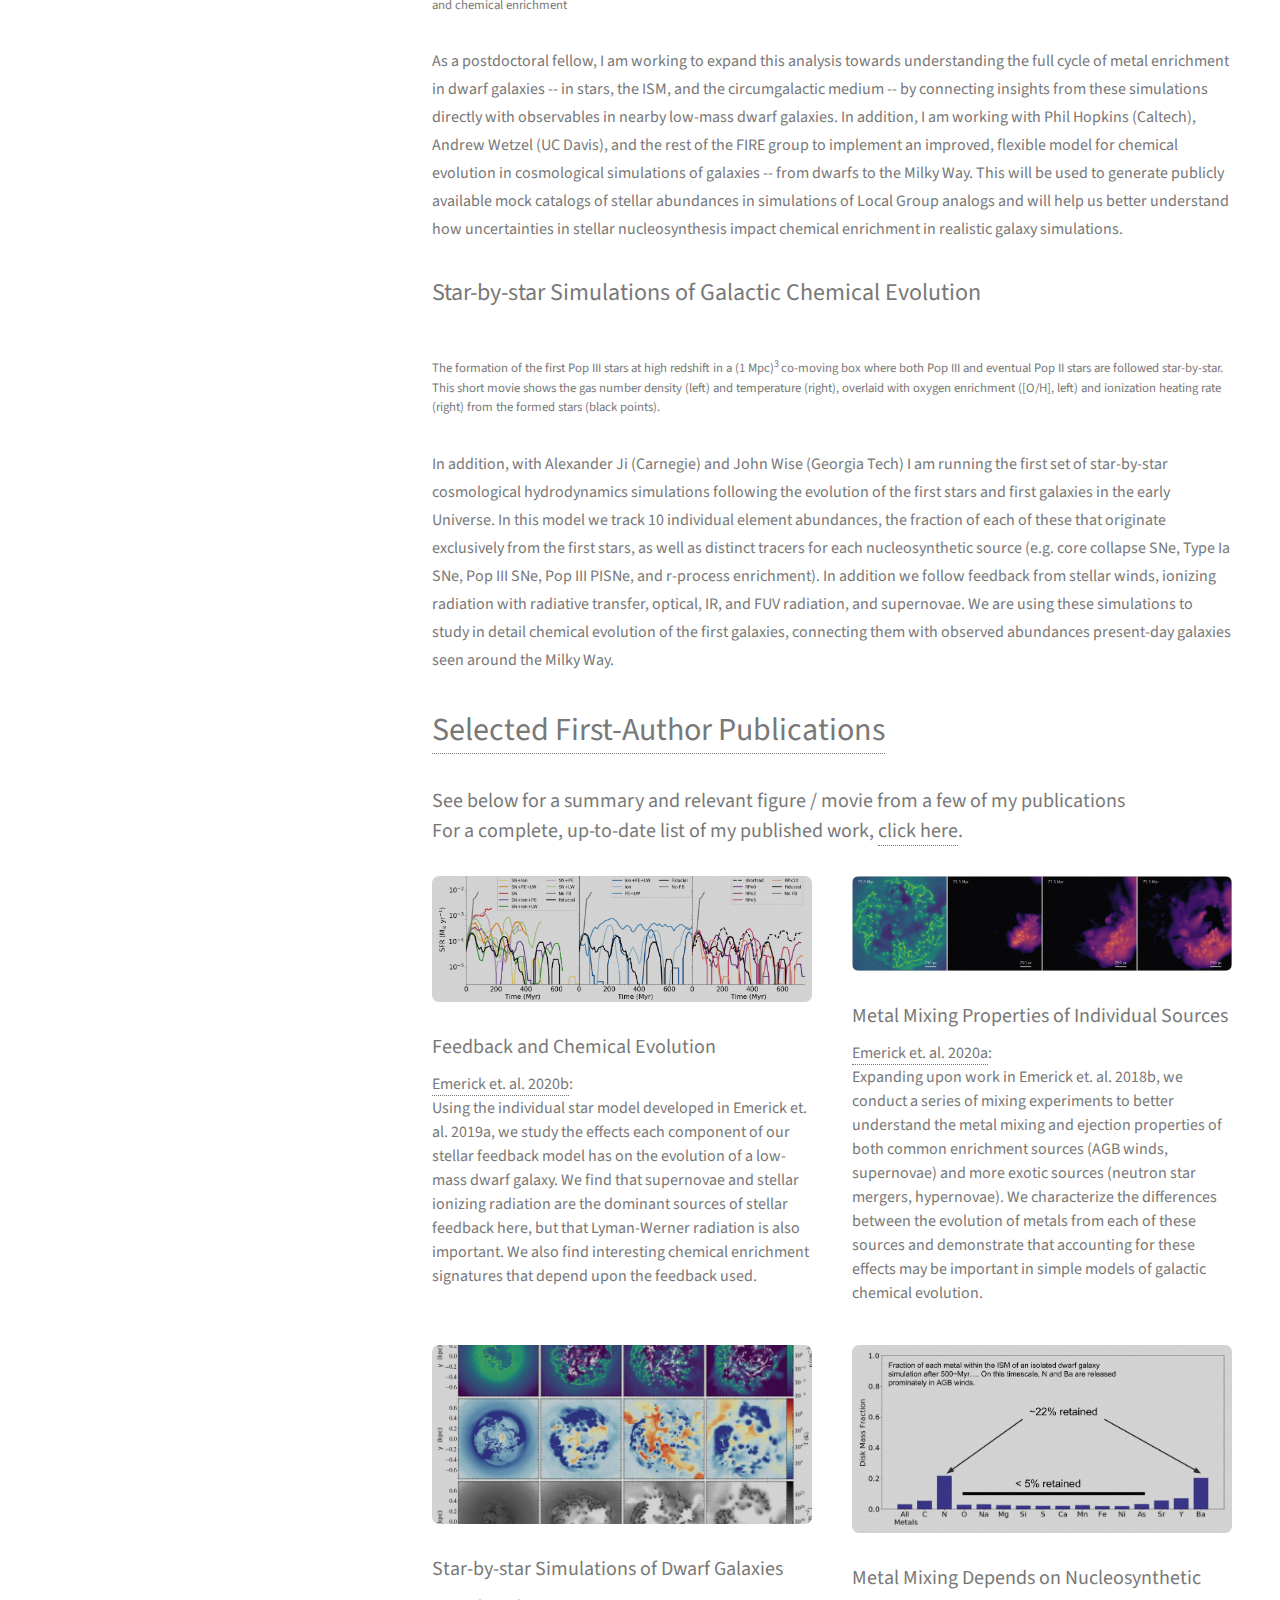
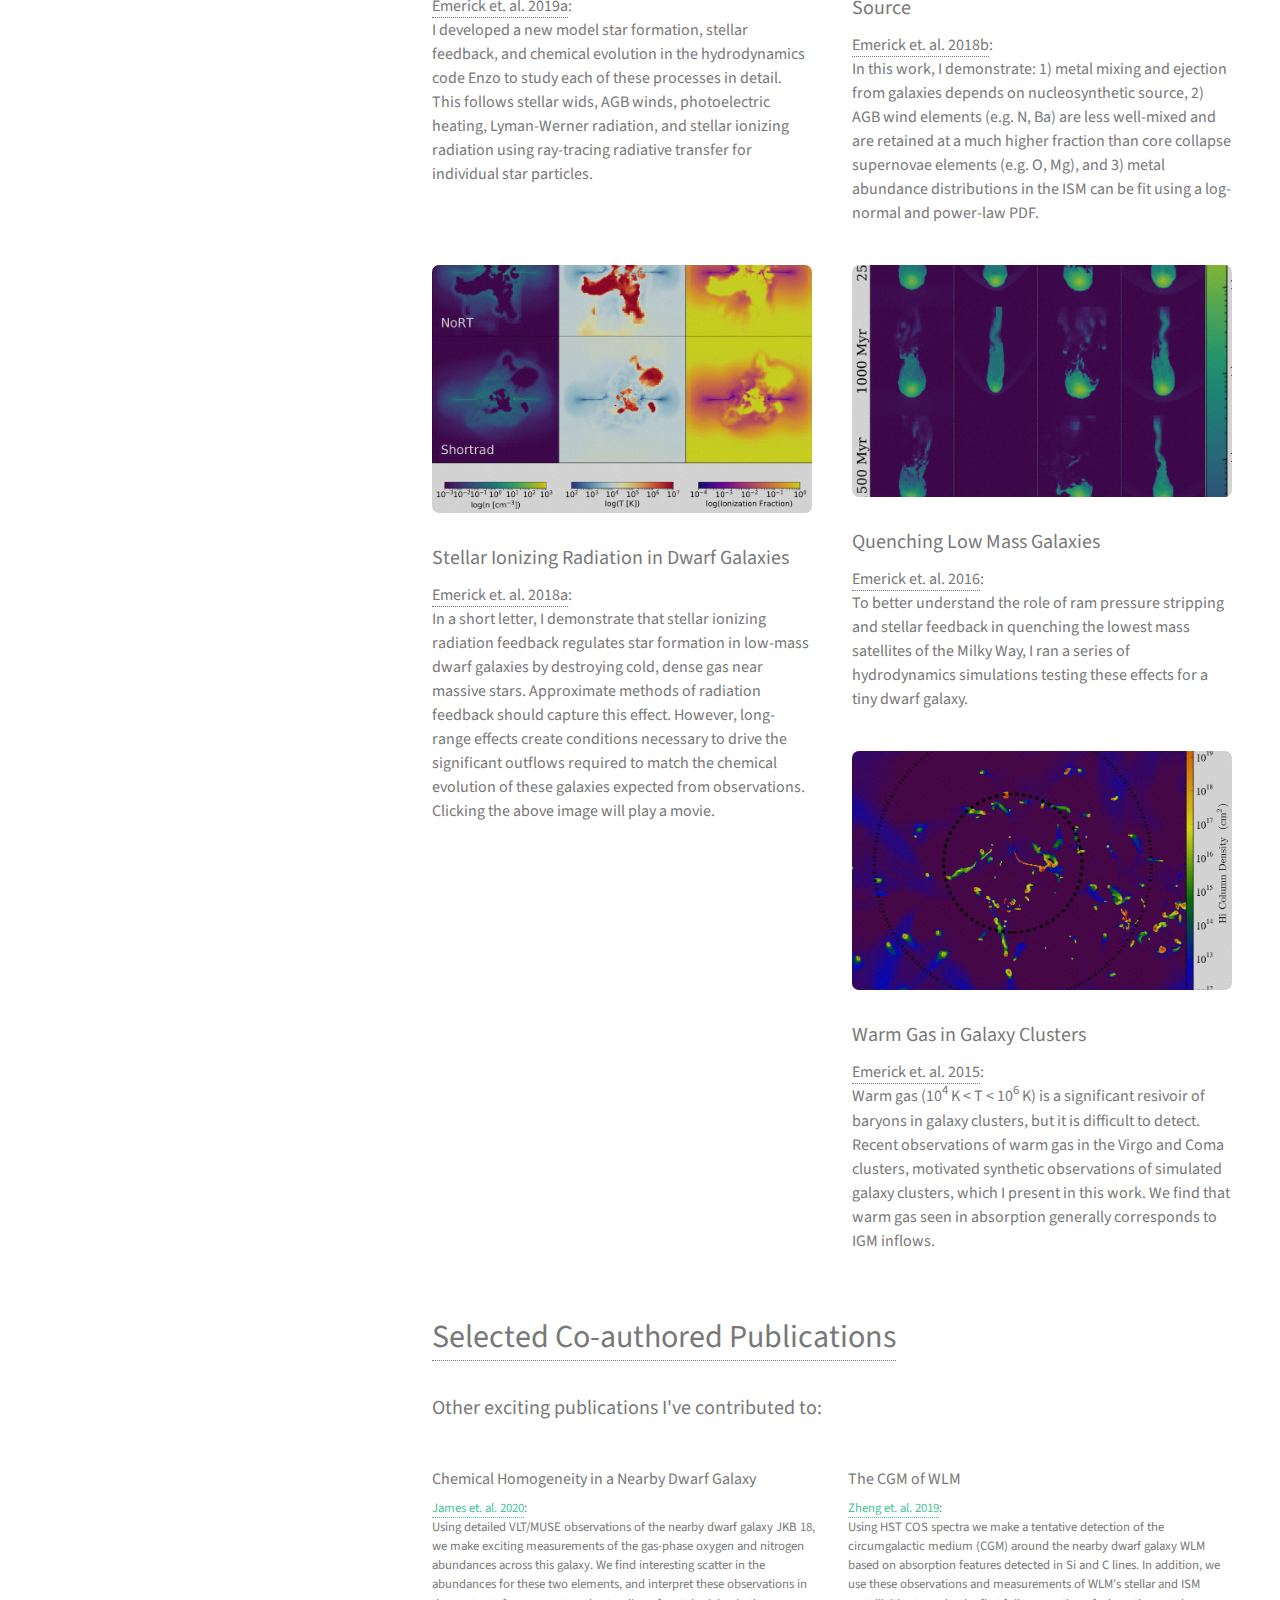
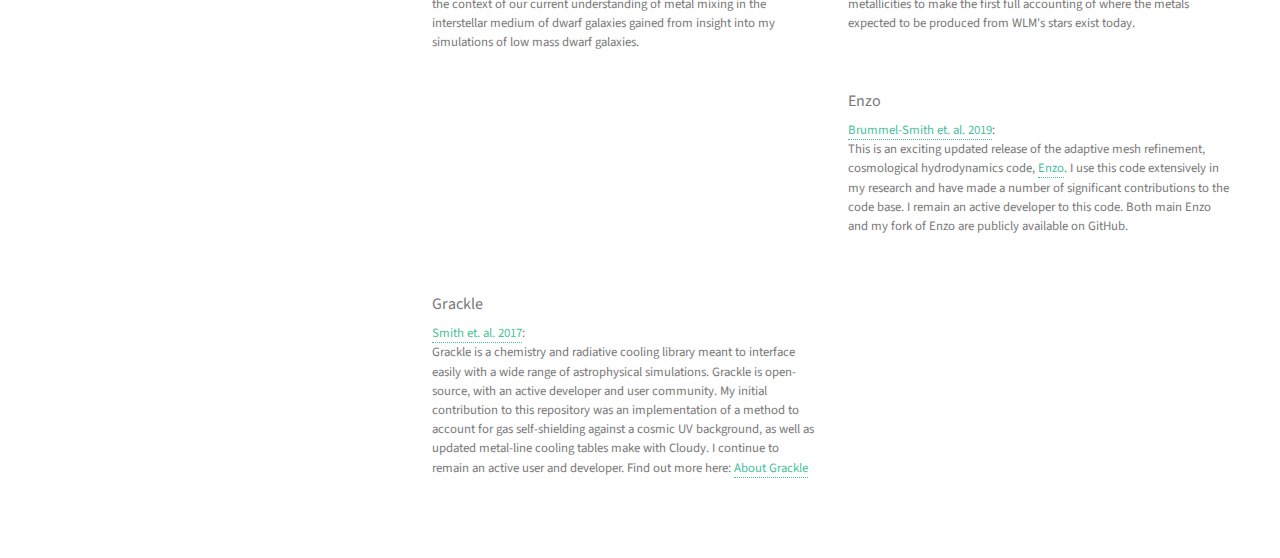
==== commit d5902857: "Updates for new research (cosmo sim) and new papers that I procrastinated on updating" ====
--- a/index.html
+++ b/index.html
@@ -38,10 +38,6 @@
 
 				<!-- One -->
 					<section id="one">
-						<header class="major">
-							<h2>I've Moved! I am currently jointly appointed to Carnegie Observatories and Caltech.
-                                                            (new website coming soon) </h2>
-						</header>
 						<p>I study the formation and evolution of galaxies, from the smallest dwarf galaxies
 							 to massive galaxy clusters, using hydrodynamics simulations run on high performance
 							 supercomputers. In particular I am interested in properly modelling the detailed
@@ -102,20 +98,19 @@
 
 							</h4>
 
-
-
               <div class="row">
-							<article class="12u$ 24u$(Medium) work-item">
-								<a href="https://vimeo.com/288107063" class="video fit thumb" target="_blank"><img src="images/fulls/fiducial_sim_still.png" alt="" /></a>
-								<h2>Dwarf Galaxy Simulations with Individual Stars </h2>
-								<p>Click to view movie. This shows the evolution of one my my high-resolution,
-								   isolated dwarf galaxies simulations run with star-by-star stellar feedback and
-								   chemical enrichment</p>
-							</article>
-
-						</div>
-
-                                        </section>
+               <article class="12u$ 24u$(Medium) work-item">
+               <h2>Dwarf Galaxy Simulations with Individual Stars </h2>
+
+                  <a href="https://vimeo.com/288107063" class="video fit thumb" target="_blank"><img src="images/fulls/fiducial_sim_still.png" alt="" /></a>
+                  <p>Click to view movie. This shows the evolution of one my my high-resolution,
+                     isolated dwarf galaxies simulations run with star-by-star stellar feedback and
+                     chemical enrichment</p>
+              </article>
+
+              </div>
+
+          </section>
               <div class="row">
               <p> As a postdoctoral fellow, I am working to expand this analysis towards understanding
                   the full cycle of metal enrichment in dwarf galaxies -- in stars, the ISM, and the
@@ -129,18 +124,47 @@
                   better understand how uncertainties in stellar nucleosynthesis impact chemical
                   enrichment in realistic galaxy simulations.</p>
               </div>
+
+              <div class="row">
+							<article class="12u$ 24u$(Medium) work-item">
+								<h2>Star-by-star Simulations of Galactic Chemical Evolution </h2>
+
+
+                   <a href="#" class="image fit thumb" target="_blank"><img src="images/fulls/cosmological_gif.gif" alt="" /></a>
+                   <p>The formation of the first Pop III stars at high redshift in a (1 Mpc)<sup>3 </sup>  co-moving box
+                      where both Pop III and eventual Pop II stars are followed star-by-star. This short movie shows the
+                      gas number density (left) and temperature (right), overlaid with oxygen enrichment ([O/H], left) and
+                      ionization heating rate (right) from the formed stars (black points).                </p>
+							</article>
+
+					  	</div>
+
+
+              <div class="row">
+              <p> In addition, with Alexander Ji (Carnegie) and John Wise (Georgia Tech) I am running
+                  the first set of star-by-star cosmological hydrodynamics simulations following
+                  the evolution of the first stars and first galaxies in the early Universe. In this model
+                  we track 10 individual element abundances, the fraction of each of these that originate
+                  exclusively from the first stars, as well as distinct tracers for each nucleosynthetic source
+                  (e.g. core collapse SNe, Type Ia SNe, Pop III SNe, Pop III PISNe, and r-process enrichment).
+                  In addition we follow feedback from stellar winds, ionizing radiation with radiative transfer,
+                  optical, IR, and FUV radiation, and supernovae. We are
+                  using these simulations to study in detail chemical evolution of the first galaxies, connecting
+                  them with observed abundances present-day galaxies seen around the Milky Way.
+                  </p>
+              </div>
+
 				<!-- Two -->
 					<section id="two">
-						<h1><a id="Recent_Papers">Selected Publications</a></h1>
+						<h1><a id="Recent_Papers">Selected First-Author Publications</a></h1>
               <h3>
 								  See below for a summary and relevant figure / movie
 									from a few of my publications </br>
                   <!-- Below is a selected list of my publications, with a brief description and
 									relevant figure or movie. </br> -->
 									For a complete, up-to-date list of my published work,
-										<a href=
-                                                                                    "https://ui.adsabs.harvard.edu/#/public-libraries/o-2bpI5aQ4KO8iz82GRqXg"
-                                                                                    target="_blank" >click here</a>. </br> </br>
+										<a href="https://ui.adsabs.harvard.edu/#/public-libraries/o-2bpI5aQ4KO8iz82GRqXg"
+                      target="_blank" >click here</a>. </br> </br>
                                                                                     <!--   "http://adsabs.harvard.edu/cgi-bin/abs_connect?author=emerick,+a.&aut_syn=YES&return_req=no_params&exclude=2016ITNS...63.1854P,2016NIMPA.805...41B,2013CG.....55....3E,2014JGE....11c5007E,1991PNAS...88.5472M,1993Sci...262.1444F,1990PNAS...87.8130W,2018JGE....15.2585V"
                                                                                        target="_blank" >click here</a>. </br> </br> -->
 												<!-- <a href="research/index.html">Research</a> </h3> -->
@@ -155,10 +179,22 @@
 						<div class="row">
 
 							<!-- -->
+              <article class="6u 12u$(xsmall) work-item">
+                <a href="images/fulls/emerick2020b.png" class="image fit thumb"><img src="images/thumbs/emerick2020b.png" alt="" /></a>
+                <h3>Feedback and Chemical Evolution</h3>
+                <p> <a href="https://ui.adsabs.harvard.edu/abs/2020arXiv200703702E/abstract" target="_blank">Emerick et. al. 2020b</a>:</br>
+                    Using the individual star model developed in Emerick et. al. 2019a, we
+                    study the effects each component of our stellar feedback model has on the evolution of a low-mass
+                    dwarf galaxy. We find that supernovae and stellar ionizing radiation are
+                    the dominant sources of stellar feedback here, but that Lyman-Werner radiation is also important.
+                    We also find interesting chemical enrichment signatures that depend upon the feedback used.
+                </p>
+              </article>
+
 							<article class="6u 12u$(xsmall) work-item">
 								<a href="images/fulls/mixing.png" class="image fit thumb"><img src="images/thumbs/mixing.png" alt="" /></a>
 								<h3>Metal Mixing Properties of Individual Sources</h3>
-								<p> <a href="https://ui.adsabs.harvard.edu/abs/2019arXiv190904695E/abstract" target="_blank">Emerick et. al. 2019b</a>:</br>
+								<p> <a href="https://ui.adsabs.harvard.edu/abs/2019arXiv190904695E/abstract" target="_blank">Emerick et. al. 2020a</a>:</br>
 										Expanding upon work in Emerick et. al. 2018b, we conduct a series of
 									  mixing experiments to better understand the metal mixing and ejection
 									  properties of both common enrichment sources (AGB winds, supernovae) and
@@ -212,17 +248,6 @@
 
 							</article>
 
-							<article class="6u$ 12u$(xsmall) work-item">
-								<a href="images/fulls/grackle.png" class="image fit thumb"><img src="images/thumbs/grackle.png" alt="" /></a>
-								<h3>Grackle</h3>
-								<p> <a href="http://adsabs.harvard.edu/abs/2017MNRAS.466.2217S" target = "_blank">Smith et. al. 2017</a></br>
-									 Grackle is a chemistry and radiative cooling library meant to interface easily with a wide range of astrophysical simulations.
-								   Grackle is open-source, with an active developer and user community. My initial contribution to this
-									 repository was an implementation of a method to account for gas self-shielding against a
-									 cosmic UV background, as well as updated metal-line cooling tables make with Cloudy. I continue
-									 to remain an active user and developer. Find out more here:
-									 <a href="https://grackle.readthedocs.io/en/latest/">About Grackle</a> </p>
-							</article>
 
 
 							<article class="6u 12u$(xsmall) work-item">
@@ -251,6 +276,64 @@
 						</div>
 
 					</section>
+
+          <section id="three">
+            <h1><a id="Recent_Papers">Selected Co-authored Publications</a></h1>
+              <h3> Other exciting publications I've contributed to: </br>
+              </h3>
+
+              <div class="row">
+
+                <article class="6u 12u$(xsmall) work-item">
+  								<a href="" target="_blank" class="image fit thumb"><img src="" alt="" /></a>
+  								<h3>Chemical Homogeneity in a Nearby Dwarf Galaxy</h3>
+  								<p> <a href="https://ui.adsabs.harvard.edu/abs/2020MNRAS.495.2564J/abstract" target = "_blank">James et. al. 2020</a>:</br>
+                        Using detailed VLT/MUSE observations of the nearby dwarf galaxy JKB 18, we make exciting measurements of the
+                        gas-phase oxygen and nitrogen abundances across this galaxy. We find interesting scatter in the abundances for
+                        these two elements, and interpret these observations in the context of our current understanding of metal mixing
+                        in the interstellar medium of dwarf galaxies gained from insight into my simulations of low mass dwarf galaxies.
+  							  </p>
+  							</article>
+
+                <article class="6u 12u$(xsmall) work-item">
+  								<a href="" target="_blank" class="image fit thumb"><img src="" alt="" /></a>
+  								<h3>The CGM of WLM</h3>
+  								<p> <a href="https://ui.adsabs.harvard.edu/abs/2019MNRAS.490..467Z/abstract" target = "_blank">Zheng et. al. 2019</a>:</br>
+                          Using HST COS spectra we make a tentative detection of the circumgalactic medium (CGM) around the nearby dwarf
+                          galaxy WLM based on absorption features detected in Si and C lines. In addition, we use these observations
+                          and measurements of WLM's stellar and ISM metallicities to make the first full accounting of where the metals
+                          expected to be produced from WLM's stars exist today.
+  							  </p>
+  							</article>
+
+                <article class="6u 12u$(xsmall) work-item">
+  								<a href="" target="_blank" class="image fit thumb"><img src="" alt="" /></a>
+  								<h3>Enzo</h3>
+  								<p> <a href="https://ui.adsabs.harvard.edu/abs/2019JOSS....4.1636B/abstract" target = "_blank">Brummel-Smith et. al. 2019</a>:</br>
+                          This is an exciting updated release of the adaptive mesh refinement, cosmological hydrodynamics code,
+                          <a href="">Enzo</a>. I use this code extensively in my research and have made a number of significant
+                          contributions to the code base. I remain an active developer to this code. Both main Enzo and my fork of Enzo are
+                          publicly available on GitHub.
+  							  </p>
+  							</article>
+
+              	<article class="6u$ 12u$(xsmall) work-item">
+              		<!-- <a href="images/fulls/grackle.png"  target="_blank" class="image fit thumb"><img src="images/thumbs/grackle.png" alt="" /></a> /-->
+                  <a href="#"  target="_blank" class="image fit thumb"><img src="#" alt="" /></a>
+
+              		<h3>Grackle</h3>
+              		<p> <a href="http://adsabs.harvard.edu/abs/2017MNRAS.466.2217S" target = "_blank">Smith et. al. 2017</a>:</br>
+              	      		 Grackle is a chemistry and radiative cooling library meant to interface easily with a wide range of astrophysical simulations.
+              					   Grackle is open-source, with an active developer and user community. My initial contribution to this
+              						 repository was an implementation of a method to account for gas self-shielding against a
+              						 cosmic UV background, as well as updated metal-line cooling tables make with Cloudy. I continue
+              						 to remain an active user and developer. Find out more here:
+              		<a href="https://grackle.readthedocs.io/en/latest/">About Grackle</a> </p>
+              		</article>
+
+           </div>
+
+          </section>
 	<!--
 					<section id="three">
 						<h2>Get In Touch</h2>
--- a/assets/css/main.css
+++ b/assets/css/main.css
@@ -2637,6 +2637,12 @@
 			-ms-flex-grow: 1;
 			flex-grow: 1;
 			margin: 0 0 2em 0;
+                        span {
+                           padding: 1px 8px;
+                           &::before {
+                             content: "\A";
+                           }
+                        }
 		}
 
 		#header strong, #header b {
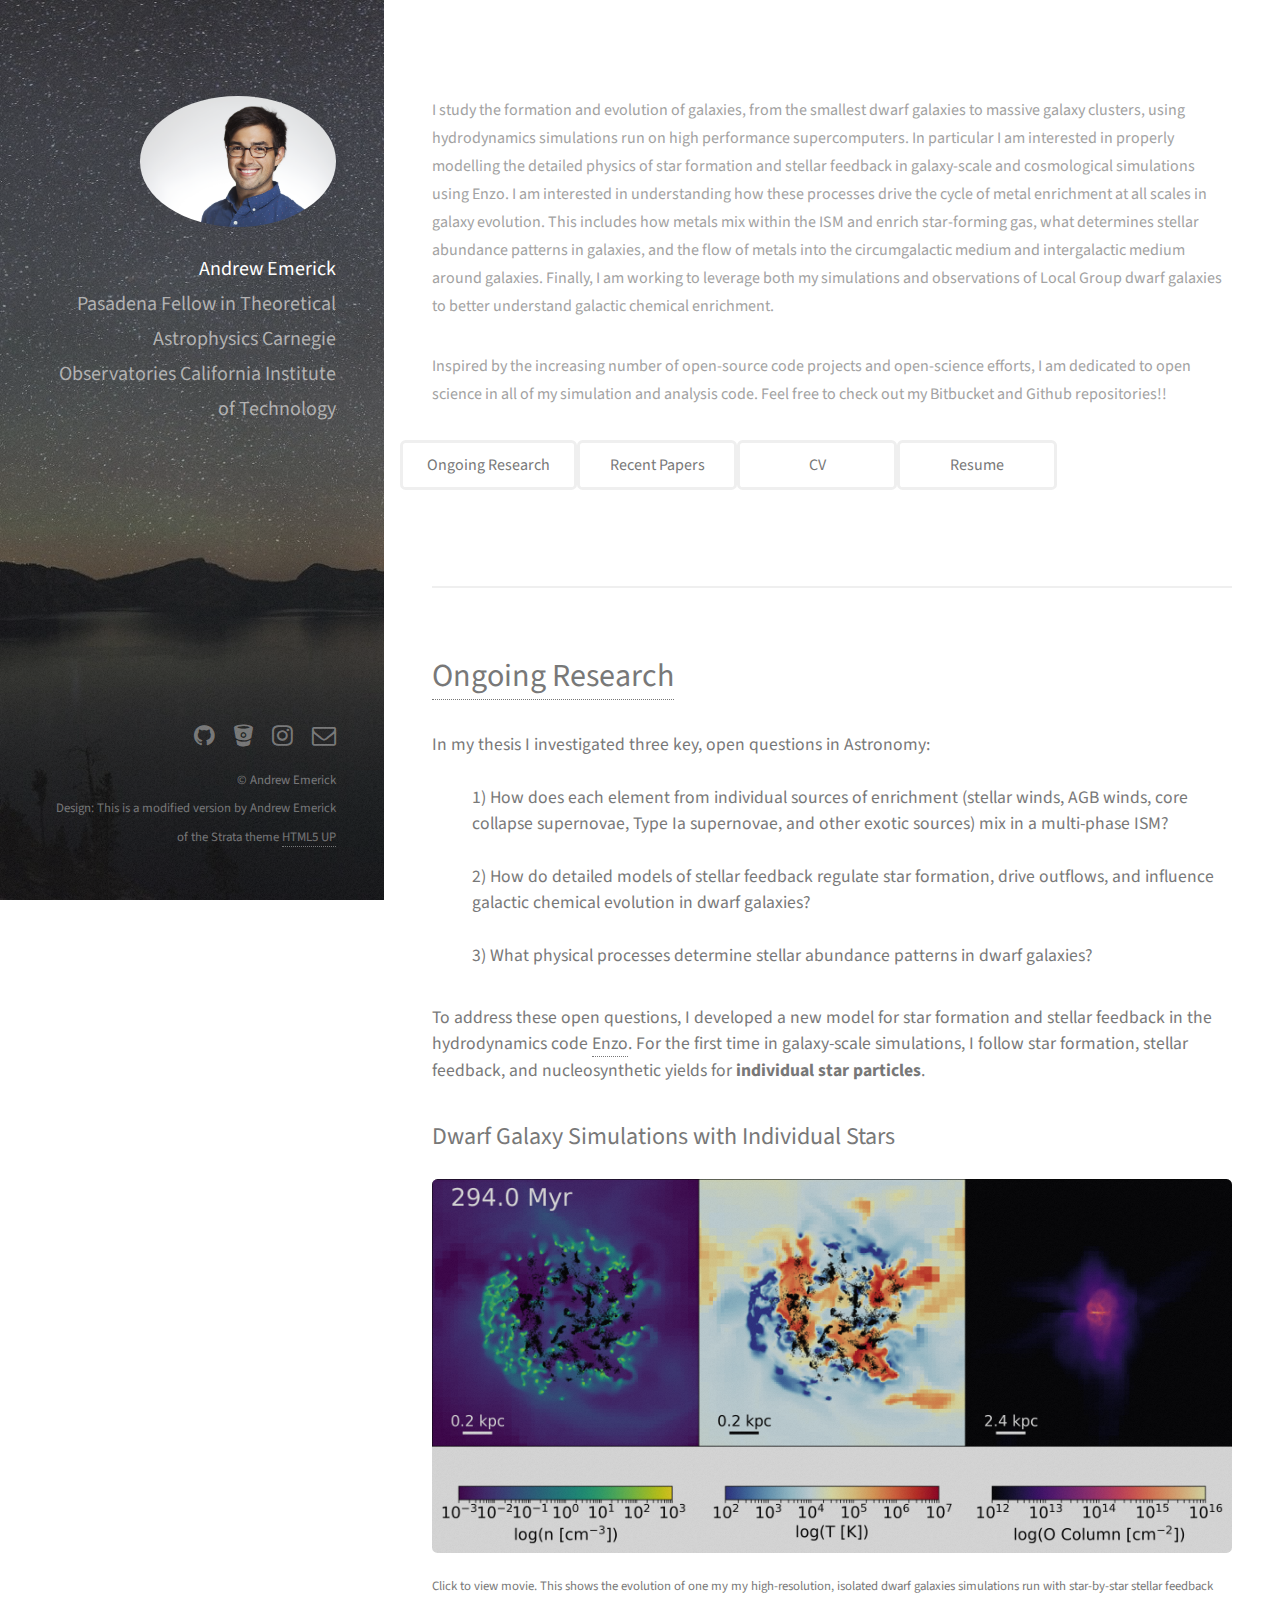
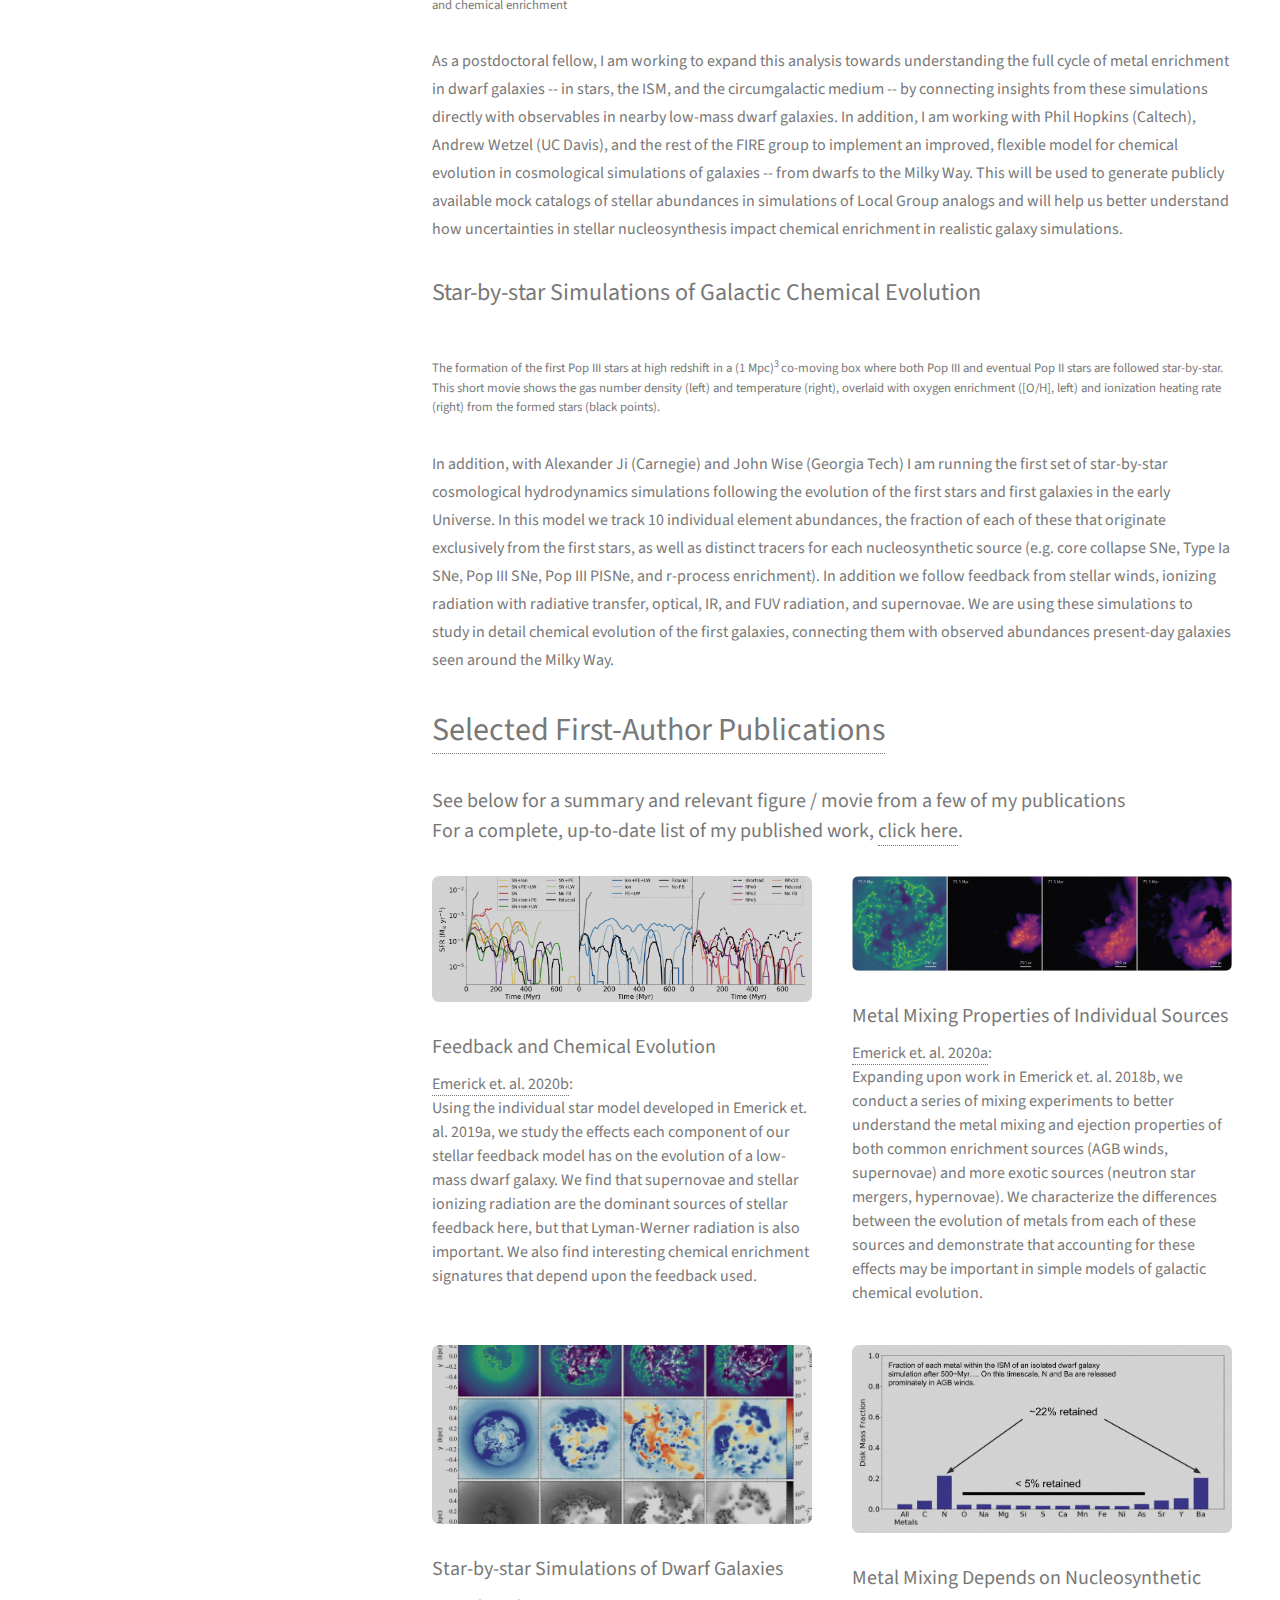
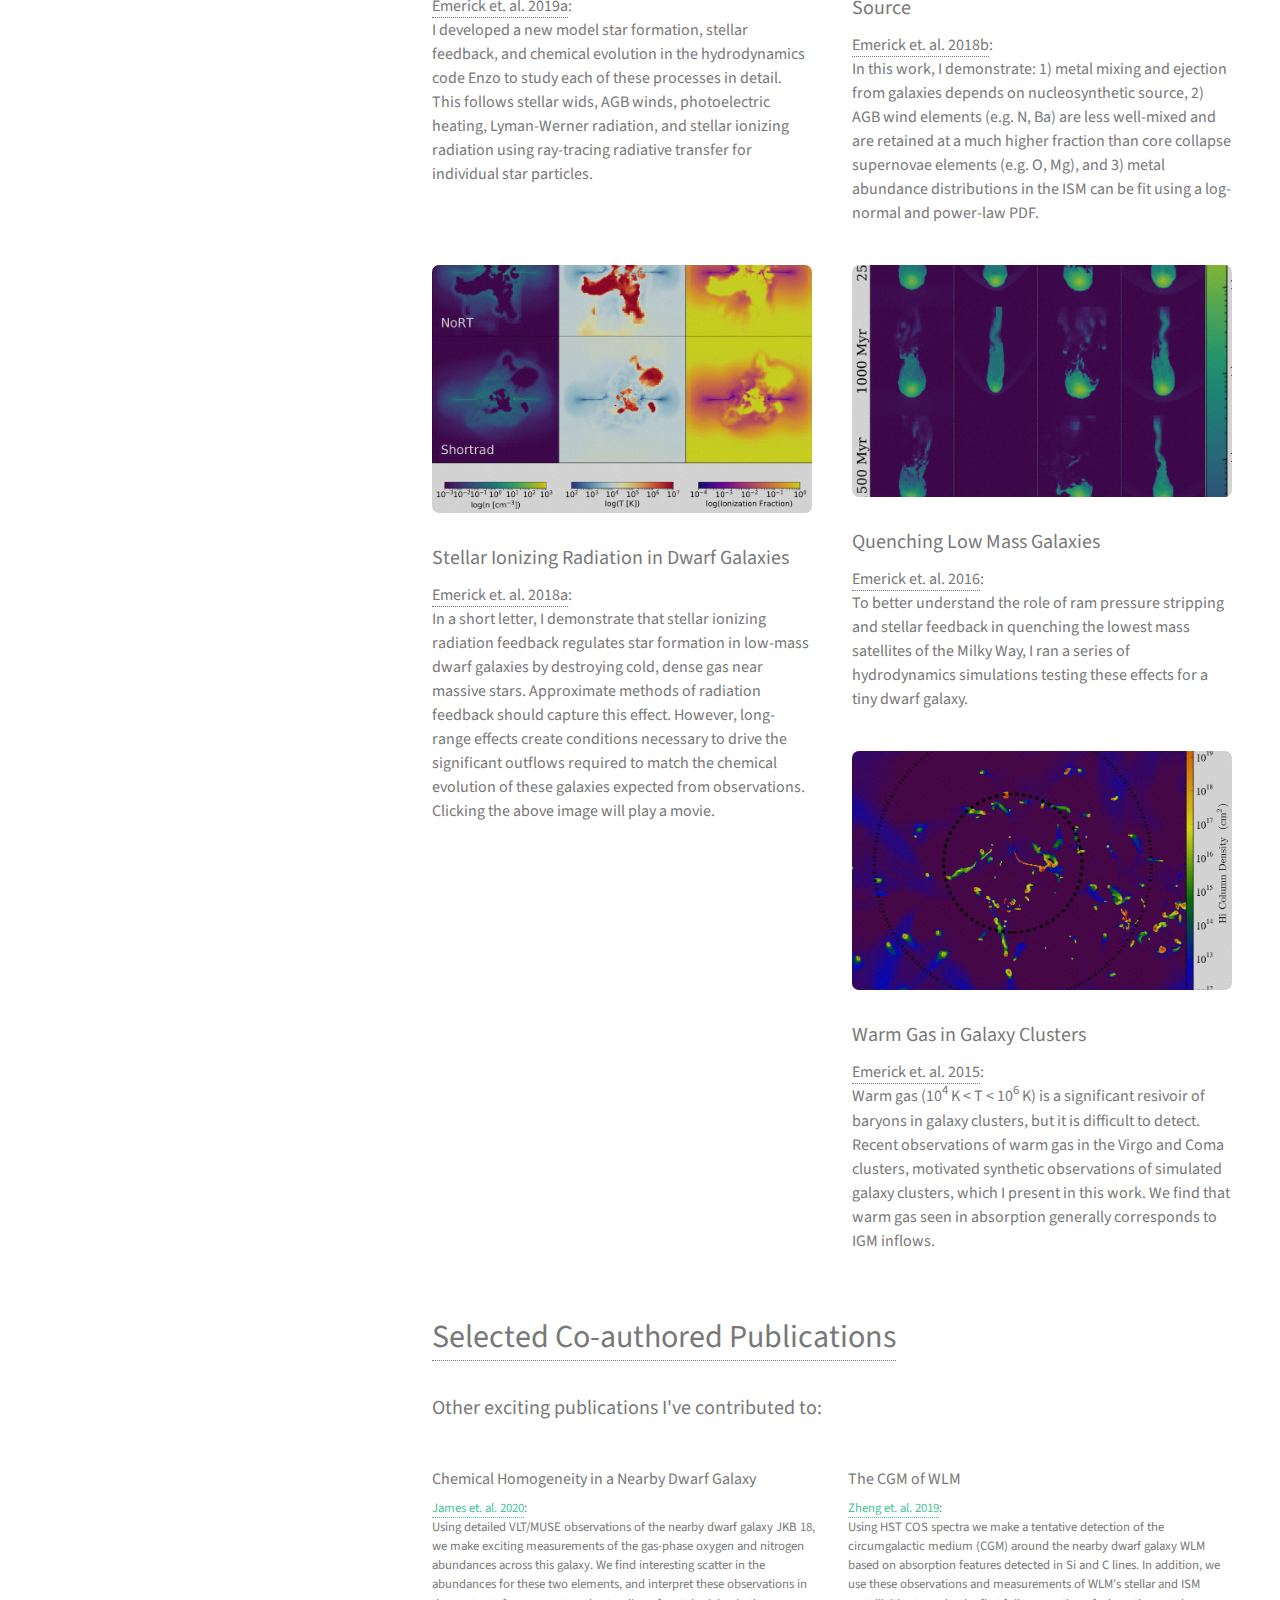
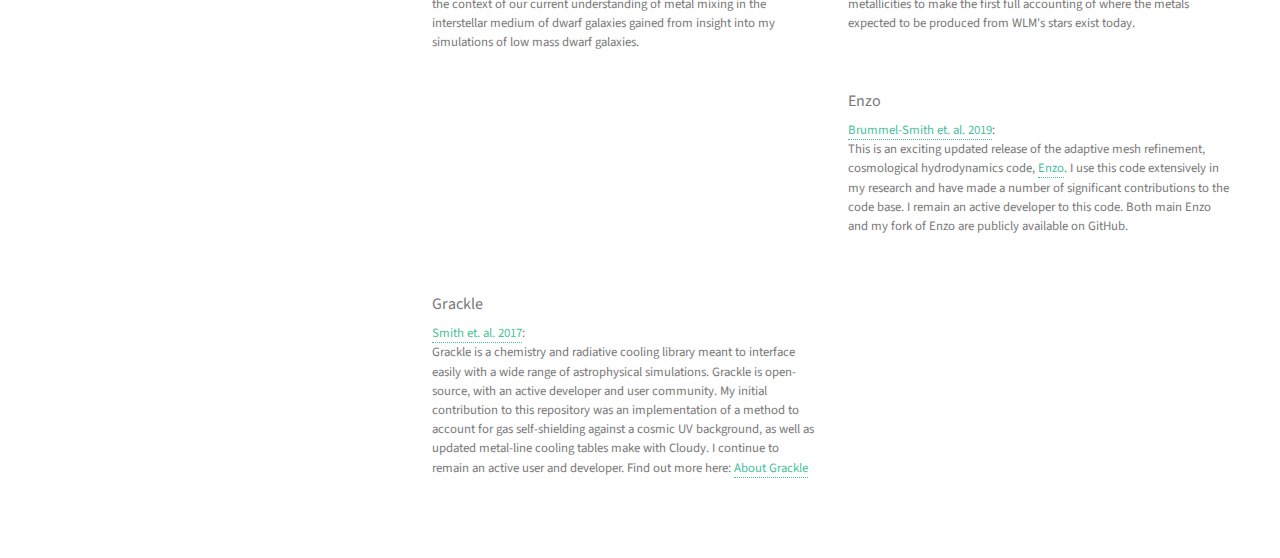
==== commit 9f0684f2: "Adding resume (couldn't get accent to work.. need to fix this)" ====
--- a/index.html
+++ b/index.html
@@ -69,6 +69,11 @@
 						<ul class="actions">
 							<li><a href="files/Emerick_Andrew_CV.pdf" class="button" target="_blank">CV</a></li>
 						</ul>
+
+                                                <ul class="actions">
+                                                        <li><a href="files/Emerick_Andrew_Resume.pdf" class="button" target="_blank">Resume</a></li>
+                                                </ul>
+
 					</div>
 
 
@@ -130,7 +135,7 @@
 								<h2>Star-by-star Simulations of Galactic Chemical Evolution </h2>
 
 
-                   <a href="#" class="image fit thumb" target="_blank"><img src="images/fulls/cosmological_gif.gif" alt="" /></a>
+                   <a href="images/fulls/cosmological_gif.gif" class="image fit thumb" target="_blank"><img src="images/fulls/cosmological_gif.gif" alt="" /></a>
                    <p>The formation of the first Pop III stars at high redshift in a (1 Mpc)<sup>3 </sup>  co-moving box
                       where both Pop III and eventual Pop II stars are followed star-by-star. This short movie shows the
                       gas number density (left) and temperature (right), overlaid with oxygen enrichment ([O/H], left) and
